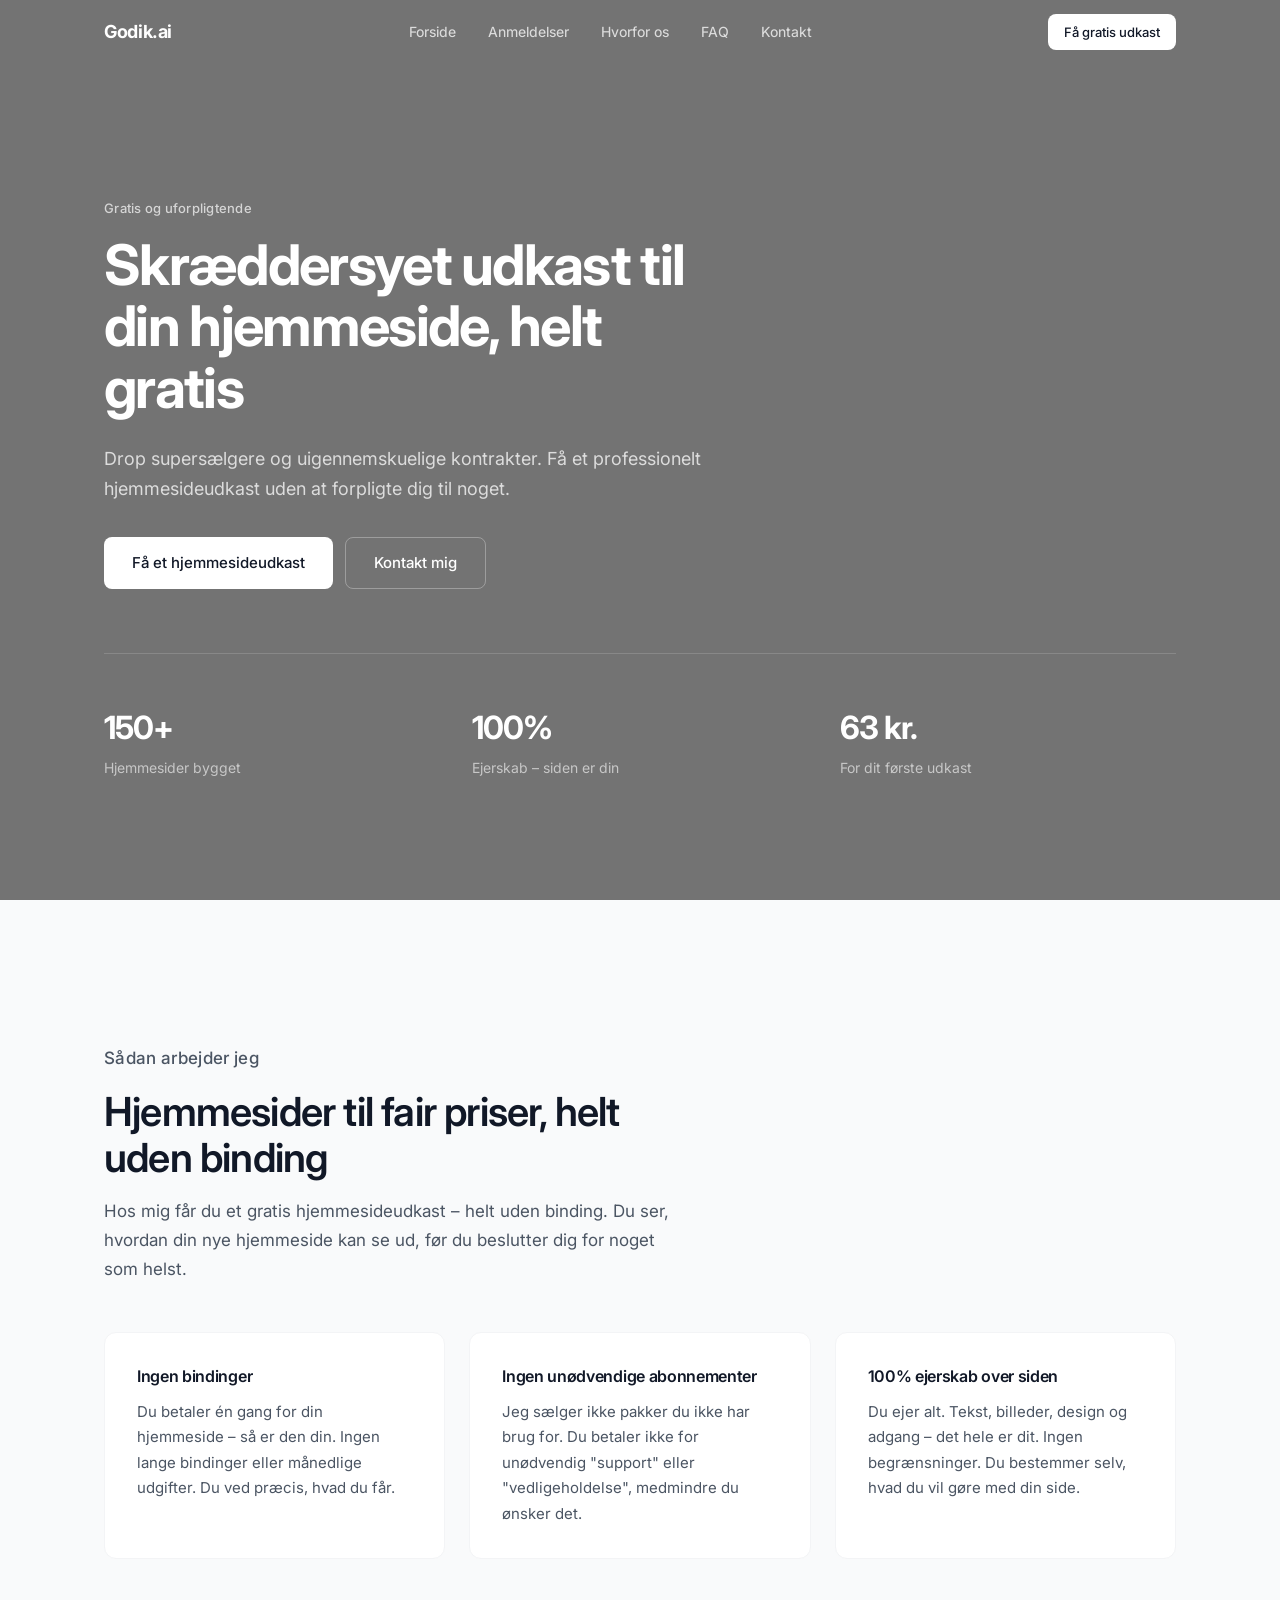
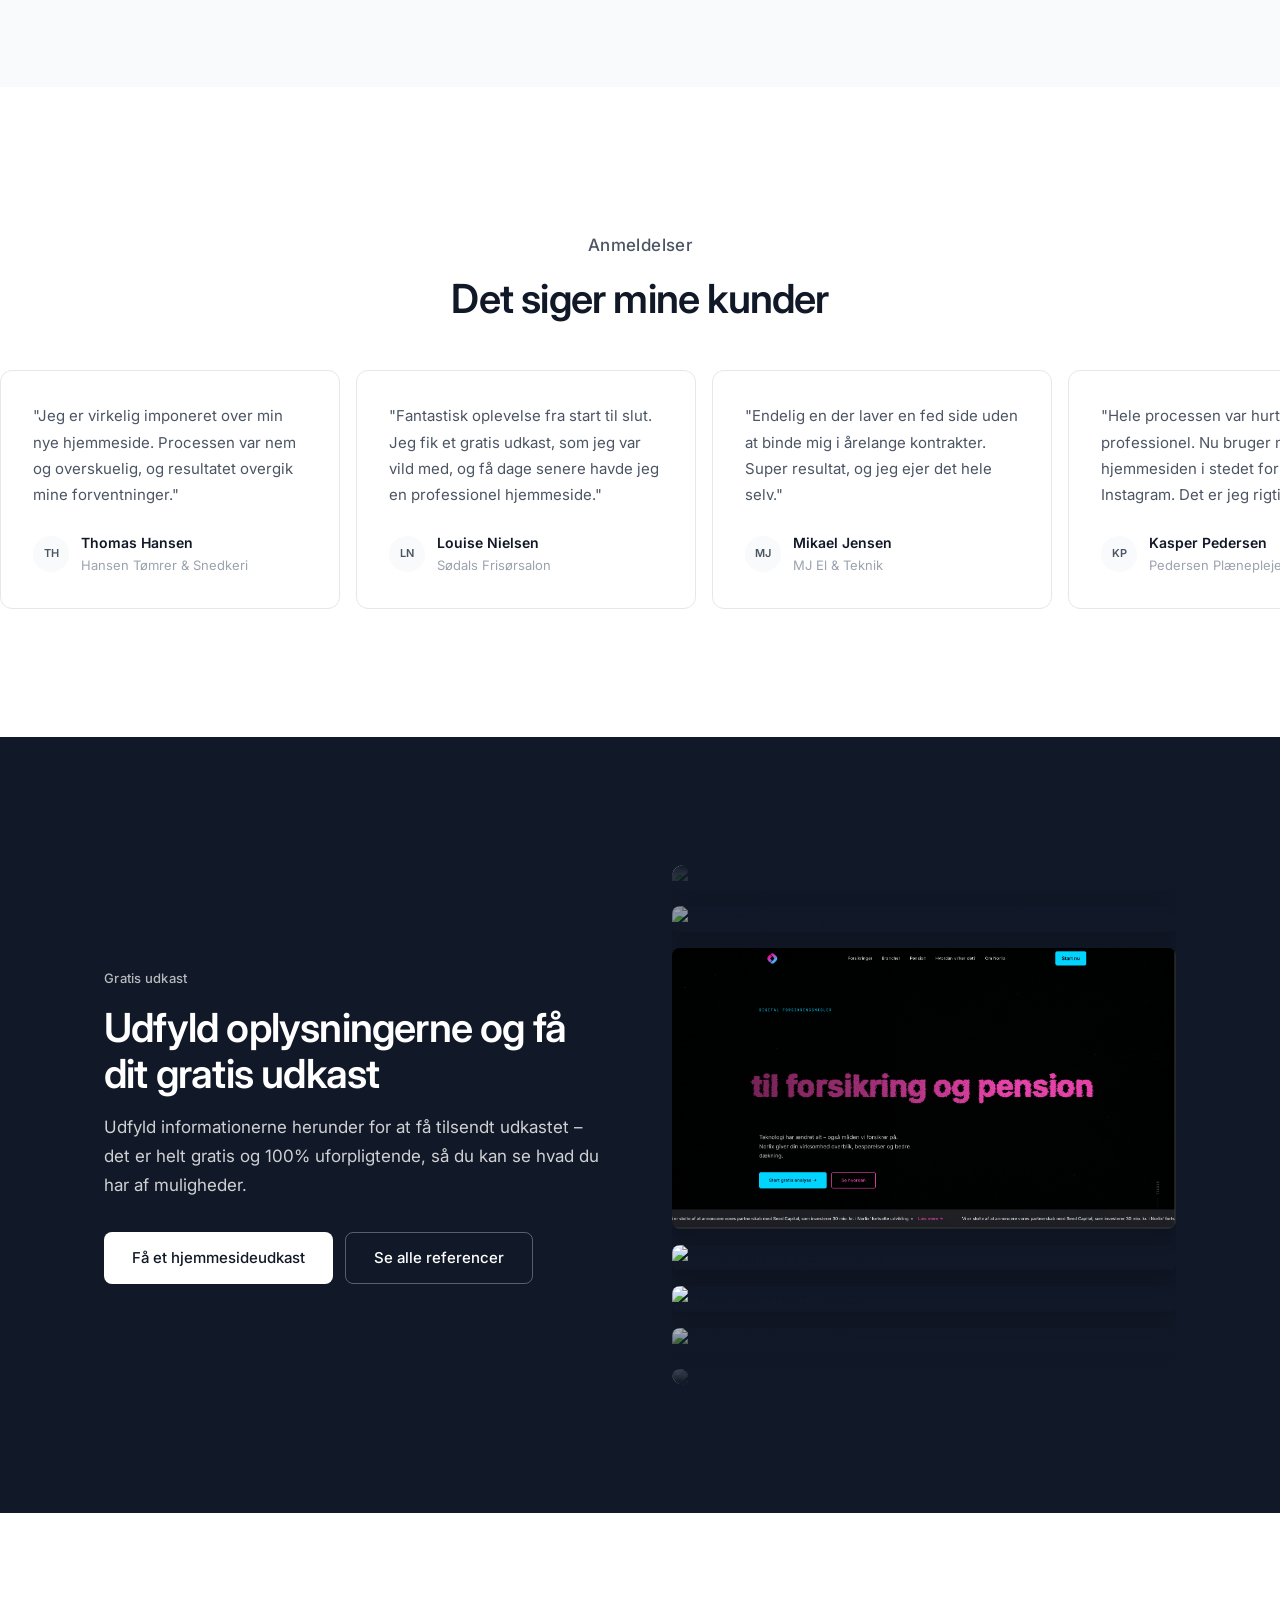
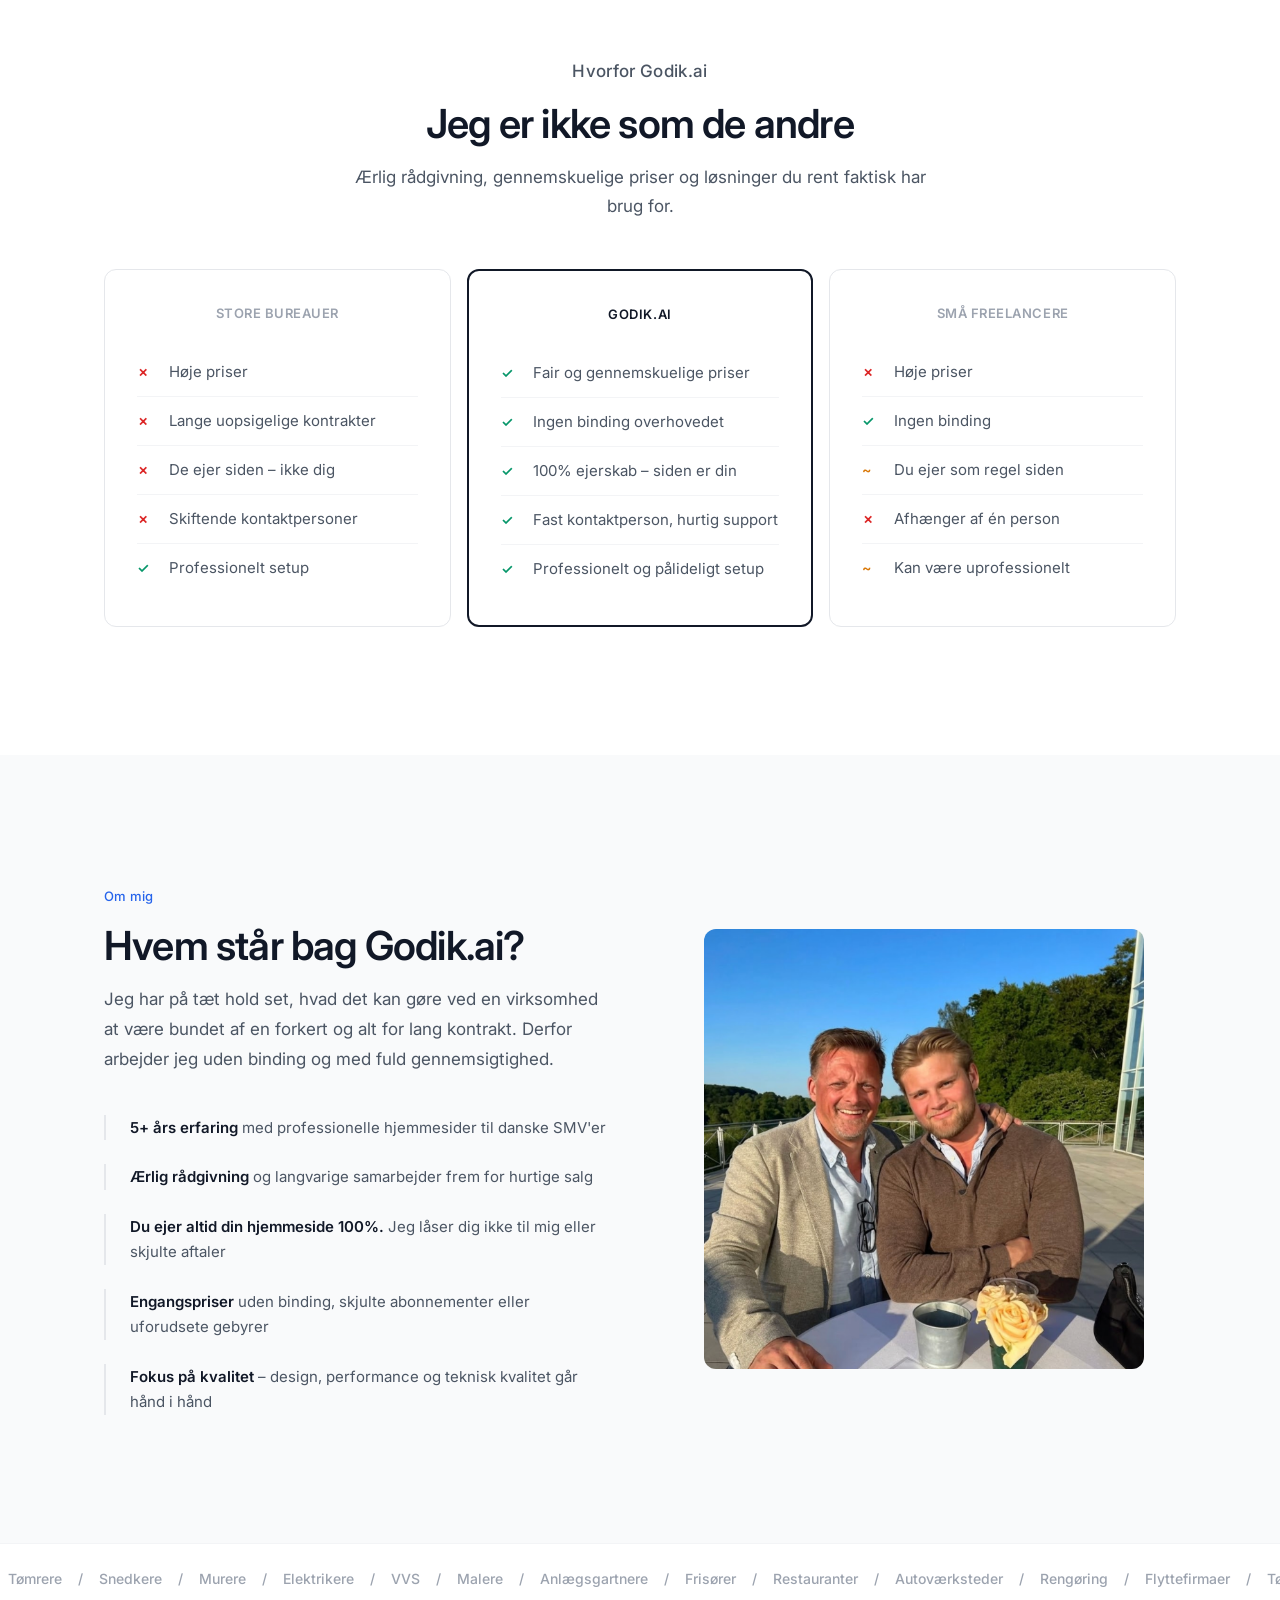
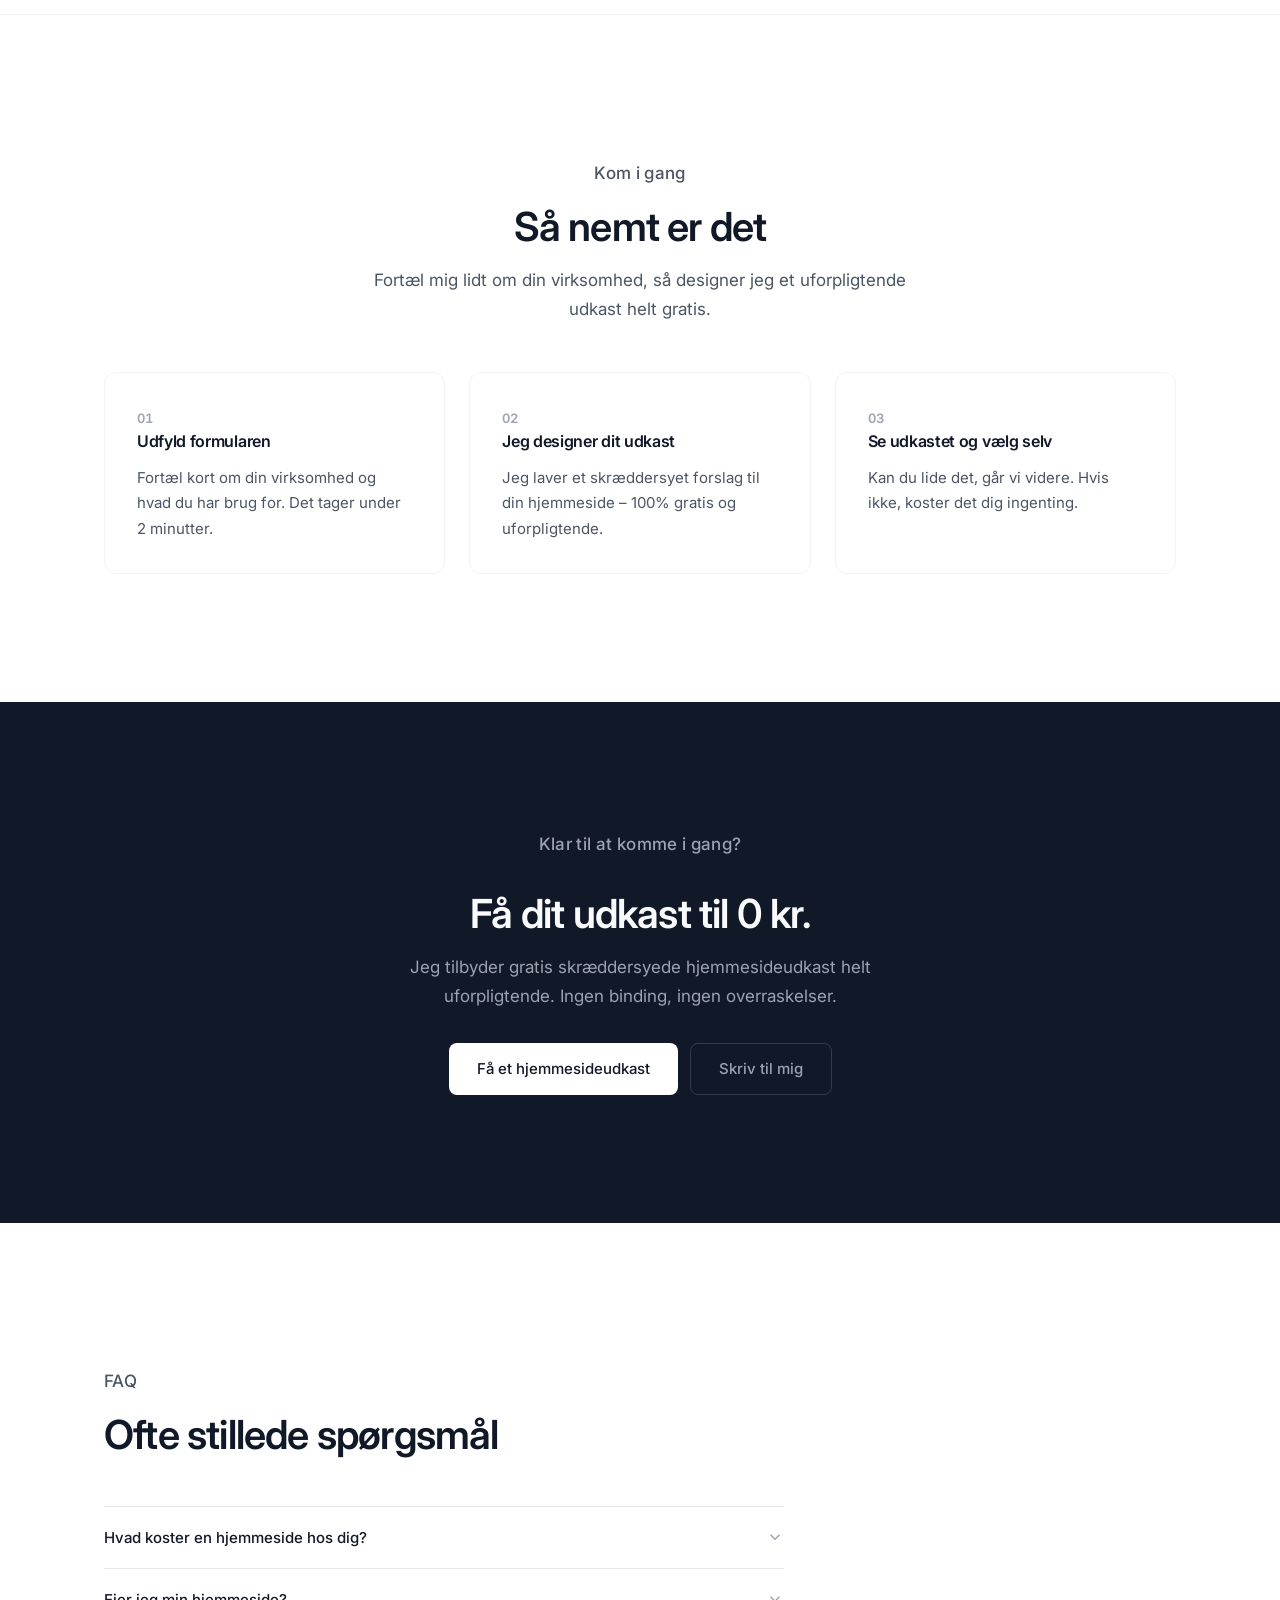
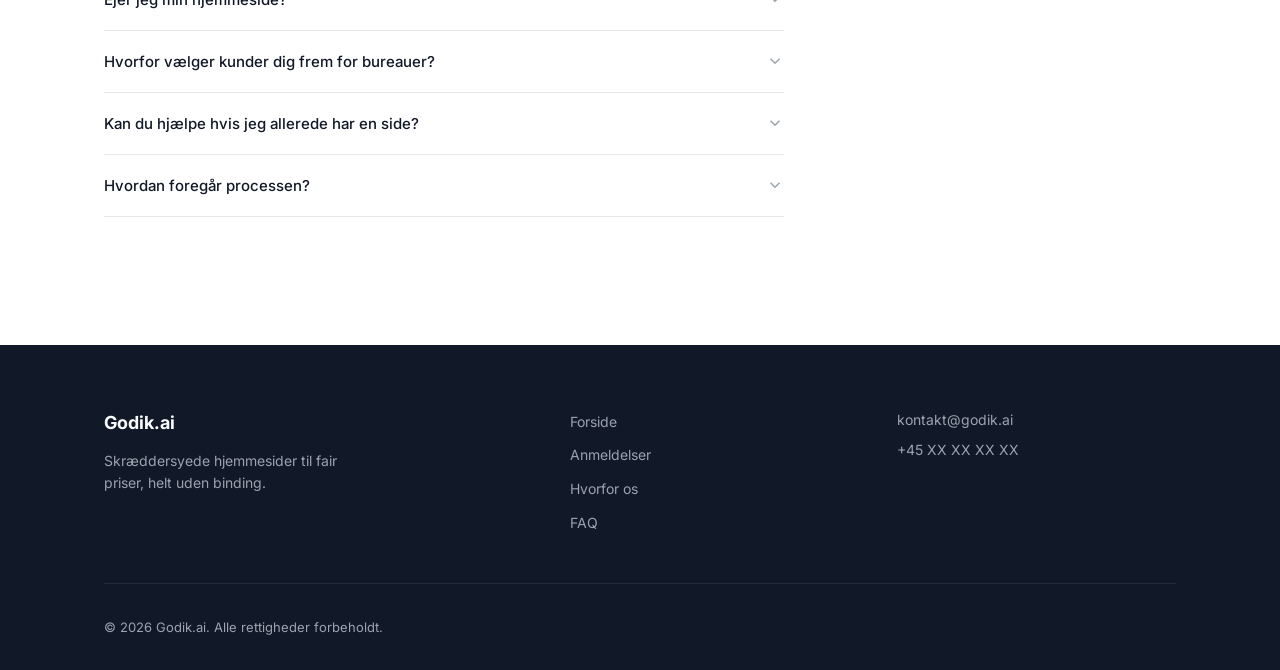
==== index.html @ 0a57cb02 "Initial commit: Godik.ai hjemmeside Komplet statisk hjemmeside med hero video, testimonials, FAQ, sa" ====
<!DOCTYPE html>
<html lang="da">
<head>
  <meta charset="UTF-8">
  <meta name="viewport" content="width=device-width, initial-scale=1.0">
  <title>Godik.ai – Skræddersyet udkast til en hjemmeside, helt gratis</title>
  <meta name="description" content="Få et gratis skræddersyet hjemmesideudkast helt uforpligtende. Ingen binding, ingen skjulte gebyrer. Du ejer din hjemmeside 100%.">

  <link rel="preconnect" href="https://fonts.googleapis.com">
  <link rel="preconnect" href="https://fonts.gstatic.com" crossorigin>
  <link href="https://fonts.googleapis.com/css2?family=Inter:wght@400;500;600;700&display=swap" rel="stylesheet">

  <link rel="stylesheet" href="css/variables.css">
  <link rel="stylesheet" href="css/reset.css">
  <link rel="stylesheet" href="css/base.css">
  <link rel="stylesheet" href="css/header.css">
  <link rel="stylesheet" href="css/hero.css">
  <link rel="stylesheet" href="css/values.css">
  <link rel="stylesheet" href="css/reviews.css">
  <link rel="stylesheet" href="css/competitors.css">
  <link rel="stylesheet" href="css/about.css">
  <link rel="stylesheet" href="css/marquee.css">
  <link rel="stylesheet" href="css/steps.css">
  <link rel="stylesheet" href="css/faq.css">
  <link rel="stylesheet" href="css/footer.css">
  <link rel="stylesheet" href="css/animations.css">
  <link rel="stylesheet" href="css/responsive.css">
</head>
<body>

  <!-- HEADER -->
  <header class="header" id="header">
    <div class="container header__inner">
      <a href="#" class="header__logo">Godik.ai</a>

      <nav class="header__nav" id="nav">
        <ul class="header__links">
          <li><a href="#hero">Forside</a></li>
          <li><a href="#anmeldelser">Anmeldelser</a></li>
          <li><a href="#konkurrenter">Hvorfor os</a></li>
          <li><a href="#faq">FAQ</a></li>
          <li><a href="#kontakt">Kontakt</a></li>
        </ul>
      </nav>

      <a href="#gratis-udkast" class="btn-primary header__cta">Få gratis udkast</a>

      <button class="header__hamburger" id="hamburger" aria-label="Åbn menu">
        <span></span>
        <span></span>
      </button>
    </div>

    <div class="header__mobile-menu" id="mobile-menu">
      <ul class="header__mobile-links">
        <li><a href="#hero">Forside</a></li>
        <li><a href="#anmeldelser">Anmeldelser</a></li>
        <li><a href="#konkurrenter">Hvorfor os</a></li>
        <li><a href="#faq">FAQ</a></li>
        <li><a href="#kontakt">Kontakt</a></li>
        <li><a href="#gratis-udkast" class="btn-primary" style="width:100%;margin-top:var(--space-2);">Få gratis udkast</a></li>
      </ul>
    </div>
  </header>

  <main>

    <!-- HERO -->
    <section class="hero" id="hero">
      <video class="hero__video" autoplay muted loop playsinline>
        <source src="4ff1176875b188a13047fea6d6417931_1774047982_86ib78qk.mp4" type="video/mp4">
      </video>
      <div class="hero__overlay"></div>

      <div class="container hero__container">
        <div class="hero__content">
          <p class="hero__tag">Gratis og uforpligtende</p>
          <h1>Skræddersyet udkast til din hjemmeside, helt gratis</h1>
          <p class="hero__subtitle">Drop supersælgere og uigennemskuelige kontrakter. Få et professionelt hjemmesideudkast uden at forpligte dig til noget.</p>

          <div class="hero__ctas">
            <a href="#gratis-udkast" class="btn-primary hero__btn-primary">Få et hjemmesideudkast</a>
            <a href="#kontakt" class="btn-secondary hero__btn-secondary">Kontakt mig</a>
          </div>
        </div>

        <div class="hero__features">
          <div class="hero__feature">
            <span class="hero__feature-number" data-count-to="150" data-suffix="+">0</span>
            <span class="hero__feature-label">Hjemmesider bygget</span>
          </div>
          <div class="hero__feature">
            <span class="hero__feature-number" data-count-from="50" data-count-to="100" data-suffix="%">50</span>
            <span class="hero__feature-label">Ejerskab – siden er din</span>
          </div>
          <div class="hero__feature">
            <span class="hero__feature-number" data-count-to="1000" data-count-bounce="true" data-suffix=" kr.">0</span>
            <span class="hero__feature-label">For dit første udkast</span>
          </div>
        </div>
      </div>
    </section>

    <!-- VÆRDIER -->
    <section class="values" id="vaerdier">
      <div class="container">
        <div class="section-header">
          <p class="section-tag">Sådan arbejder jeg</p>
          <h2>Hjemmesider til fair priser, helt uden binding</h2>
          <p>Hos mig får du et gratis hjemmesideudkast – helt uden binding. Du ser, hvordan din nye hjemmeside kan se ud, før du beslutter dig for noget som helst.</p>
        </div>

        <div class="values__grid">
          <div class="values__card reveal">
            <h3>Ingen bindinger</h3>
            <p>Du betaler én gang for din hjemmeside – så er den din. Ingen lange bindinger eller månedlige udgifter. Du ved præcis, hvad du får.</p>
          </div>

          <div class="values__card reveal">
            <h3>Ingen unødvendige abonnementer</h3>
            <p>Jeg sælger ikke pakker du ikke har brug for. Du betaler ikke for unødvendig "support" eller "vedligeholdelse", medmindre du ønsker det.</p>
          </div>

          <div class="values__card reveal">
            <h3>100% ejerskab over siden</h3>
            <p>Du ejer alt. Tekst, billeder, design og adgang – det hele er dit. Ingen begrænsninger. Du bestemmer selv, hvad du vil gøre med din side.</p>
          </div>
        </div>
      </div>
    </section>

    <!-- ANMELDELSER -->
    <section class="reviews" id="anmeldelser">
      <div class="container">
        <div class="section-header centered">
          <p class="section-tag">Anmeldelser</p>
          <h2>Det siger mine kunder</h2>
        </div>
      </div>

      <div class="reviews__carousel" id="carousel">
        <div class="reviews__track" id="carousel-track">

          <div class="reviews__card">
            <p class="reviews__quote">"Jeg er virkelig imponeret over min nye hjemmeside. Processen var nem og overskuelig, og resultatet overgik mine forventninger."</p>
            <div class="reviews__author">
              <div class="reviews__avatar">TH</div>
              <div>
                <strong>Thomas Hansen</strong>
                <span>Hansen Tømrer & Snedkeri</span>
              </div>
            </div>
          </div>

          <div class="reviews__card">
            <p class="reviews__quote">"Fantastisk oplevelse fra start til slut. Jeg fik et gratis udkast, som jeg var vild med, og få dage senere havde jeg en professionel hjemmeside."</p>
            <div class="reviews__author">
              <div class="reviews__avatar">LN</div>
              <div>
                <strong>Louise Nielsen</strong>
                <span>Sødals Frisørsalon</span>
              </div>
            </div>
          </div>

          <div class="reviews__card">
            <p class="reviews__quote">"Endelig en der laver en fed side uden at binde mig i årelange kontrakter. Super resultat, og jeg ejer det hele selv."</p>
            <div class="reviews__author">
              <div class="reviews__avatar">MJ</div>
              <div>
                <strong>Mikael Jensen</strong>
                <span>MJ El & Teknik</span>
              </div>
            </div>
          </div>

          <div class="reviews__card">
            <p class="reviews__quote">"Hele processen var hurtig og professionel. Nu bruger mine kunder hjemmesiden i stedet for kun min Instagram. Det er jeg rigtig glad for."</p>
            <div class="reviews__author">
              <div class="reviews__avatar">KP</div>
              <div>
                <strong>Kasper Pedersen</strong>
                <span>Pedersen Plænepleje</span>
              </div>
            </div>
          </div>

          <div class="reviews__card">
            <p class="reviews__quote">"Jeg fik et gratis udkast og var i samarbejde få dage efter. Svarer altid på telefonen, og der er ingen binding. Jeg er helt vildt tilfreds."</p>
            <div class="reviews__author">
              <div class="reviews__avatar">SA</div>
              <div>
                <strong>Sarah Andersen</strong>
                <span>Andersen Rengøring</span>
              </div>
            </div>
          </div>

          <div class="reviews__card">
            <p class="reviews__quote">"Jeg havde nogle rettelser til siden, som blev grebet med det samme. Vi er kommet rigtig godt i mål, og jeg kan kun anbefale det."</p>
            <div class="reviews__author">
              <div class="reviews__avatar">JM</div>
              <div>
                <strong>Jonas Madsen</strong>
                <span>Madsen Multiservice</span>
              </div>
            </div>
          </div>

          <div class="reviews__card">
            <p class="reviews__quote">"Vi er kommet godt i mål med vores nye side, og vi får allerede flere henvendelser online. Det har været en super fed proces."</p>
            <div class="reviews__author">
              <div class="reviews__avatar">ML</div>
              <div>
                <strong>Maria Larsen</strong>
                <span>Vinkælderen Odense</span>
              </div>
            </div>
          </div>

          <div class="reviews__card">
            <p class="reviews__quote">"Vi forklarede hvad vi havde brug for, og det blev leveret. Helt uden de store armbevægelser. Simpelt og professionelt."</p>
            <div class="reviews__author">
              <div class="reviews__avatar">PK</div>
              <div>
                <strong>Peter Kristiansen</strong>
                <span>Kristiansen Byg ApS</span>
              </div>
            </div>
          </div>

          <div class="reviews__card">
            <p class="reviews__quote">"Hele processen var nem og overskuelig. Mine behov blev forstået med det samme, og resultatet er jeg virkelig glad for."</p>
            <div class="reviews__author">
              <div class="reviews__avatar">NC</div>
              <div>
                <strong>Nikolaj Christensen</strong>
                <span>NC Digital Solutions</span>
              </div>
            </div>
          </div>

          <div class="reviews__card">
            <p class="reviews__quote">"Prisen var fast, og jeg ejer hjemmesiden 100%. Det var præcis det jeg ledte efter. Kan varmt anbefale det til andre."</p>
            <div class="reviews__author">
              <div class="reviews__avatar">AH</div>
              <div>
                <strong>Anders Holm</strong>
                <span>Hurtig Haveservice</span>
              </div>
            </div>
          </div>

          <div class="reviews__card">
            <p class="reviews__quote">"Meget professionelt og præcis hvad jeg ledte efter. Mine kunder elsker den nye side, og det gør jeg også."</p>
            <div class="reviews__author">
              <div class="reviews__avatar">FD</div>
              <div>
                <strong>Fatima Dahir</strong>
                <span>Dahir Skønhedsklinik</span>
              </div>
            </div>
          </div>

        </div>
      </div>
    </section>

    <!-- GRATIS UDKAST -->
    <section class="gratis" id="gratis-udkast">
      <div class="container">
        <div class="gratis__inner">
          <div class="gratis__text">
            <p class="section-tag">Gratis udkast</p>
            <h2>Udfyld oplysningerne og få dit gratis udkast</h2>
            <p>Udfyld informationerne herunder for at få tilsendt udkastet – det er helt gratis og 100% uforpligtende, så du kan se hvad du har af muligheder.</p>
            <div class="gratis__ctas">
              <a href="#kontakt" class="btn-primary gratis__btn-primary">Få et hjemmesideudkast</a>
              <a href="#konkurrenter" class="btn-secondary gratis__btn-secondary">Se alle referencer</a>
            </div>
          </div>

          <div class="showcase">
            <div class="showcase__track">
              <img src="Skærmbillede 2026-03-20 kl. 23.50.01.png" alt="Rotisserie hjemmeside" loading="lazy">
              <img src="Skærmbillede 2026-03-20 kl. 23.52.20.png" alt="Pizza restaurant hjemmeside" loading="lazy">
              <img src="Skærmbillede 2026-03-20 kl. 23.53.59.png" alt="Forsikring hjemmeside" loading="lazy">
              <img src="Skærmbillede 2026-03-20 kl. 23.54.29.png" alt="Restaurant.dk hjemmeside" loading="lazy">
              <img src="Skærmbillede 2026-03-20 kl. 23.55.10.png" alt="Frisørsalon hjemmeside" loading="lazy">
              <img src="Skærmbillede 2026-03-20 kl. 23.50.01.png" alt="Rotisserie hjemmeside" loading="lazy" aria-hidden="true">
              <img src="Skærmbillede 2026-03-20 kl. 23.52.20.png" alt="Pizza restaurant hjemmeside" loading="lazy" aria-hidden="true">
              <img src="Skærmbillede 2026-03-20 kl. 23.53.59.png" alt="Forsikring hjemmeside" loading="lazy" aria-hidden="true">
              <img src="Skærmbillede 2026-03-20 kl. 23.54.29.png" alt="Restaurant.dk hjemmeside" loading="lazy" aria-hidden="true">
              <img src="Skærmbillede 2026-03-20 kl. 23.55.10.png" alt="Frisørsalon hjemmeside" loading="lazy" aria-hidden="true">
            </div>
          </div>
        </div>
      </div>
    </section>

    <!-- KONKURRENTER -->
    <section class="competitors" id="konkurrenter">
      <div class="container">
        <div class="section-header centered">
          <p class="section-tag">Hvorfor Godik.ai</p>
          <h2>Jeg er ikke som de andre</h2>
          <p>Ærlig rådgivning, gennemskuelige priser og løsninger du rent faktisk har brug for.</p>
        </div>

        <div class="competitors__grid">
          <div class="competitors__col reveal">
            <p class="competitors__label">Store bureauer</p>
            <ul>
              <li class="competitors__item competitors__item--negative">Høje priser</li>
              <li class="competitors__item competitors__item--negative">Lange uopsigelige kontrakter</li>
              <li class="competitors__item competitors__item--negative">De ejer siden – ikke dig</li>
              <li class="competitors__item competitors__item--negative">Skiftende kontaktpersoner</li>
              <li class="competitors__item competitors__item--positive">Professionelt setup</li>
            </ul>
          </div>

          <div class="competitors__col competitors__col--highlighted reveal">
            <p class="competitors__label">Godik.ai</p>
            <ul>
              <li class="competitors__item competitors__item--positive">Fair og gennemskuelige priser</li>
              <li class="competitors__item competitors__item--positive">Ingen binding overhovedet</li>
              <li class="competitors__item competitors__item--positive">100% ejerskab – siden er din</li>
              <li class="competitors__item competitors__item--positive">Fast kontaktperson, hurtig support</li>
              <li class="competitors__item competitors__item--positive">Professionelt og pålideligt setup</li>
            </ul>
          </div>

          <div class="competitors__col reveal">
            <p class="competitors__label">Små freelancere</p>
            <ul>
              <li class="competitors__item competitors__item--negative">Høje priser</li>
              <li class="competitors__item competitors__item--positive">Ingen binding</li>
              <li class="competitors__item competitors__item--mixed">Du ejer som regel siden</li>
              <li class="competitors__item competitors__item--negative">Afhænger af én person</li>
              <li class="competitors__item competitors__item--mixed">Kan være uprofessionelt</li>
            </ul>
          </div>
        </div>
      </div>
    </section>

    <!-- HVEM ER JEG -->
    <section class="about" id="hvem-er-jeg">
      <div class="container">
        <div class="about__inner">
          <div class="about__text">
            <p class="section-tag">Om mig</p>
            <h2>Hvem står bag Godik.ai?</h2>
            <p class="about__intro">Jeg har på tæt hold set, hvad det kan gøre ved en virksomhed at være bundet af en forkert og alt for lang kontrakt. Derfor arbejder jeg uden binding og med fuld gennemsigtighed.</p>

            <div class="about__points">
              <div class="about__point reveal">
                <p><strong>5+ års erfaring</strong> med professionelle hjemmesider til danske SMV'er</p>
              </div>
              <div class="about__point reveal">
                <p><strong>Ærlig rådgivning</strong> og langvarige samarbejder frem for hurtige salg</p>
              </div>
              <div class="about__point reveal">
                <p><strong>Du ejer altid din hjemmeside 100%.</strong> Jeg låser dig ikke til mig eller skjulte aftaler</p>
              </div>
              <div class="about__point reveal">
                <p><strong>Engangspriser</strong> uden binding, skjulte abonnementer eller uforudsete gebyrer</p>
              </div>
              <div class="about__point reveal">
                <p><strong>Fokus på kvalitet</strong> – design, performance og teknisk kvalitet går hånd i hånd</p>
              </div>
            </div>
          </div>

          <div class="about__image">
            <img src="Skærmbillede 2026-03-20 kl. 23.40.40.png" alt="Mig sammen med en glad kunde" loading="lazy">
          </div>
        </div>
      </div>
    </section>

    <!-- MARQUEE -->
    <section class="marquee-section" aria-hidden="true">
      <div class="marquee__track">
        <div class="marquee__content">
          <span>Tømrere</span><span class="marquee__dot">/</span>
          <span>Snedkere</span><span class="marquee__dot">/</span>
          <span>Murere</span><span class="marquee__dot">/</span>
          <span>Elektrikere</span><span class="marquee__dot">/</span>
          <span>VVS</span><span class="marquee__dot">/</span>
          <span>Malere</span><span class="marquee__dot">/</span>
          <span>Anlægsgartnere</span><span class="marquee__dot">/</span>
          <span>Frisører</span><span class="marquee__dot">/</span>
          <span>Restauranter</span><span class="marquee__dot">/</span>
          <span>Autoværksteder</span><span class="marquee__dot">/</span>
          <span>Rengøring</span><span class="marquee__dot">/</span>
          <span>Flyttefirmaer</span><span class="marquee__dot">/</span>
        </div>
        <div class="marquee__content">
          <span>Tømrere</span><span class="marquee__dot">/</span>
          <span>Snedkere</span><span class="marquee__dot">/</span>
          <span>Murere</span><span class="marquee__dot">/</span>
          <span>Elektrikere</span><span class="marquee__dot">/</span>
          <span>VVS</span><span class="marquee__dot">/</span>
          <span>Malere</span><span class="marquee__dot">/</span>
          <span>Anlægsgartnere</span><span class="marquee__dot">/</span>
          <span>Frisører</span><span class="marquee__dot">/</span>
          <span>Restauranter</span><span class="marquee__dot">/</span>
          <span>Autoværksteder</span><span class="marquee__dot">/</span>
          <span>Rengøring</span><span class="marquee__dot">/</span>
          <span>Flyttefirmaer</span><span class="marquee__dot">/</span>
        </div>
      </div>
    </section>

    <!-- KOM I GANG -->
    <section class="steps" id="kom-i-gang">
      <div class="container">
        <div class="section-header centered">
          <p class="section-tag">Kom i gang</p>
          <h2>Så nemt er det</h2>
          <p>Fortæl mig lidt om din virksomhed, så designer jeg et uforpligtende udkast helt gratis.</p>
        </div>

        <div class="steps__grid">
          <div class="steps__card reveal">
            <span class="steps__number">01</span>
            <h3>Udfyld formularen</h3>
            <p>Fortæl kort om din virksomhed og hvad du har brug for. Det tager under 2 minutter.</p>
          </div>

          <div class="steps__card reveal">
            <span class="steps__number">02</span>
            <h3>Jeg designer dit udkast</h3>
            <p>Jeg laver et skræddersyet forslag til din hjemmeside – 100% gratis og uforpligtende.</p>
          </div>

          <div class="steps__card reveal">
            <span class="steps__number">03</span>
            <h3>Se udkastet og vælg selv</h3>
            <p>Kan du lide det, går vi videre. Hvis ikke, koster det dig ingenting.</p>
          </div>
        </div>
      </div>
    </section>

    <!-- FINAL CTA -->
    <section class="final-cta" id="kontakt">
      <div class="container">
        <div class="final-cta__inner">
          <p class="section-tag" style="color: var(--color-text-muted);">Klar til at komme i gang?</p>
          <h2>Få dit udkast til 0 kr.</h2>
          <p>Jeg tilbyder gratis skræddersyede hjemmesideudkast helt uforpligtende. Ingen binding, ingen overraskelser.</p>
          <div class="final-cta__buttons">
            <a href="#gratis-udkast" class="btn-primary btn--light">Få et hjemmesideudkast</a>
            <a href="mailto:kontakt@godik.ai" class="btn-secondary btn-secondary--light">Skriv til mig</a>
          </div>
        </div>
      </div>
    </section>

    <!-- FAQ -->
    <section class="faq" id="faq">
      <div class="container">
        <div class="section-header">
          <p class="section-tag">FAQ</p>
          <h2>Ofte stillede spørgsmål</h2>
        </div>

        <div class="faq__list">
          <details class="faq__item">
            <summary class="faq__question">
              Hvad koster en hjemmeside hos dig?
              <svg class="faq__chevron" width="18" height="18" viewBox="0 0 24 24" fill="none" stroke="currentColor" stroke-width="2"><polyline points="6 9 12 15 18 9"/></svg>
            </summary>
            <div class="faq__answer">
              <p>Jeg arbejder med fair og gennemsigtige priser, så du altid ved hvad du betaler for. Prisen afhænger af dit behov og omfanget af opgaven, men der er aldrig skjulte gebyrer eller bindinger. Du betaler én gang – og så ejer du den 100% selv.</p>
            </div>
          </details>

          <details class="faq__item">
            <summary class="faq__question">
              Ejer jeg min hjemmeside?
              <svg class="faq__chevron" width="18" height="18" viewBox="0 0 24 24" fill="none" stroke="currentColor" stroke-width="2"><polyline points="6 9 12 15 18 9"/></svg>
            </summary>
            <div class="faq__answer">
              <p>Ja, altid. Når du køber en hjemmeside hos mig, er det din egen. Du står som ejer og kan frit flytte den, ændre den eller sælge den videre.</p>
            </div>
          </details>

          <details class="faq__item">
            <summary class="faq__question">
              Hvorfor vælger kunder dig frem for bureauer?
              <svg class="faq__chevron" width="18" height="18" viewBox="0 0 24 24" fill="none" stroke="currentColor" stroke-width="2"><polyline points="6 9 12 15 18 9"/></svg>
            </summary>
            <div class="faq__answer">
              <p>Mine kunder vælger mig fordi jeg gør tingene enkelt, ærligt og fair. Ingen lange kontrakter, ingen unødvendige løsninger. I stedet en brugervenlig hjemmeside der skaber værdi fra dag ét.</p>
            </div>
          </details>

          <details class="faq__item">
            <summary class="faq__question">
              Kan du hjælpe hvis jeg allerede har en side?
              <svg class="faq__chevron" width="18" height="18" viewBox="0 0 24 24" fill="none" stroke="currentColor" stroke-width="2"><polyline points="6 9 12 15 18 9"/></svg>
            </summary>
            <div class="faq__answer">
              <p>Ja. Mange af mine kunder kommer til mig fordi de sidder fast i dyre aftaler. Jeg kan hjælpe dig med at flytte, optimere eller bygge en helt ny løsning som du ejer 100% selv.</p>
            </div>
          </details>

          <details class="faq__item">
            <summary class="faq__question">
              Hvordan foregår processen?
              <svg class="faq__chevron" width="18" height="18" viewBox="0 0 24 24" fill="none" stroke="currentColor" stroke-width="2"><polyline points="6 9 12 15 18 9"/></svg>
            </summary>
            <div class="faq__answer">
              <p>Vi tager en snak om dit behov, jeg giver et fair tilbud, og når vi er enige, går jeg i gang. Du er med hele vejen, og når siden er færdig, får du fuld ejerskab. Ingen overraskelser.</p>
            </div>
          </details>
        </div>
      </div>
    </section>
  </main>

  <!-- FOOTER -->
  <footer class="footer">
    <div class="container">
      <div class="footer__inner">
        <div class="footer__brand">
          <a href="#" class="footer__logo">Godik.ai</a>
          <p>Skræddersyede hjemmesider til fair priser, helt uden binding.</p>
        </div>

        <div class="footer__links">
          <ul>
            <li><a href="#hero">Forside</a></li>
            <li><a href="#anmeldelser">Anmeldelser</a></li>
            <li><a href="#konkurrenter">Hvorfor os</a></li>
            <li><a href="#faq">FAQ</a></li>
          </ul>
        </div>

        <div class="footer__contact">
          <ul>
            <li>kontakt@godik.ai</li>
            <li>+45 XX XX XX XX</li>
          </ul>
        </div>
      </div>

      <div class="footer__bottom">
        <p>&copy; 2026 Godik.ai. Alle rettigheder forbeholdt.</p>
      </div>
    </div>
  </footer>

  <script src="js/header.js" defer></script>
  <script src="js/carousel.js" defer></script>
  <script src="js/faq.js" defer></script>
  <script src="js/scroll-animations.js" defer></script>
  <script src="js/counter.js" defer></script>
</body>
</html>
---- css/variables.css ----
:root {
  /* Colors - Restrained, professional palette */
  --color-primary: #111827;
  --color-accent: #2563EB;
  --color-accent-light: #EFF6FF;
  --color-bg: #FFFFFF;
  --color-bg-alt: #F9FAFB;
  --color-bg-dark: #111827;
  --color-surface: #FFFFFF;
  --color-text: #111827;
  --color-text-secondary: #4B5563;
  --color-text-muted: #9CA3AF;
  --color-text-light: #F9FAFB;
  --color-border: #E5E7EB;
  --color-border-light: #F3F4F6;
  --color-positive: #059669;
  --color-negative: #DC2626;
  --color-mixed: #D97706;

  /* Typography */
  --font-heading: 'Inter', -apple-system, BlinkMacSystemFont, sans-serif;
  --font-body: 'Inter', -apple-system, BlinkMacSystemFont, sans-serif;

  /* Spacing - generous */
  --space-1: 0.25rem;
  --space-2: 0.5rem;
  --space-3: 0.75rem;
  --space-4: 1rem;
  --space-5: 1.25rem;
  --space-6: 1.5rem;
  --space-8: 2rem;
  --space-10: 2.5rem;
  --space-12: 3rem;
  --space-16: 4rem;
  --space-20: 5rem;
  --space-24: 6rem;
  --space-32: 8rem;
  --section-py: clamp(5rem, 10vw, 8rem);

  /* Border Radius - subtle */
  --radius-sm: 6px;
  --radius-md: 8px;
  --radius-lg: 12px;
  --radius-full: 9999px;

  /* Shadows - minimal */
  --shadow-sm: 0 1px 2px rgba(0, 0, 0, 0.04);
  --shadow-md: 0 1px 3px rgba(0, 0, 0, 0.06);

  /* Transitions */
  --transition: 200ms ease;
}
---- css/base.css ----
body {
  font-family: var(--font-body);
  font-size: 1rem;
  color: var(--color-text);
  background-color: var(--color-bg);
  line-height: 1.6;
  font-weight: 400;
  -webkit-font-smoothing: antialiased;
}

h1, h2, h3, h4, h5, h6 {
  font-family: var(--font-heading);
  font-weight: 600;
  color: var(--color-text);
  letter-spacing: -0.02em;
}

h1 {
  font-size: clamp(2.25rem, 4.5vw, 3.5rem);
  line-height: 1.1;
  font-weight: 700;
  letter-spacing: -0.03em;
}

h2 {
  font-size: clamp(1.75rem, 3.5vw, 2.5rem);
  line-height: 1.15;
}

h3 {
  font-size: 1.125rem;
  font-weight: 600;
  line-height: 1.4;
}

p {
  color: var(--color-text-secondary);
  line-height: 1.7;
}

.container {
  width: 100%;
  max-width: 1120px;
  margin: 0 auto;
  padding: 0 var(--space-6);
}

.section-tag {
  display: inline-block;
  font-size: 0.8125rem;
  font-weight: 500;
  color: var(--color-accent);
  margin-bottom: var(--space-4);
  letter-spacing: 0.02em;
}

.btn {
  display: inline-flex;
  align-items: center;
  justify-content: center;
  gap: var(--space-2);
  font-family: var(--font-body);
  font-weight: 500;
  font-size: 0.9375rem;
  border: none;
  cursor: pointer;
  transition: all var(--transition);
  text-decoration: none;
}

.btn-primary {
  display: inline-flex;
  align-items: center;
  justify-content: center;
  padding: 0.8125rem 1.75rem;
  background: var(--color-primary);
  color: #fff;
  font-family: var(--font-body);
  font-weight: 500;
  font-size: 0.9375rem;
  border-radius: var(--radius-md);
  transition: all var(--transition);
  border: none;
  cursor: pointer;
  text-decoration: none;
}

.btn-primary:hover {
  opacity: 0.85;
}

.btn-secondary {
  display: inline-flex;
  align-items: center;
  justify-content: center;
  padding: 0.8125rem 1.75rem;
  background: transparent;
  color: var(--color-text);
  font-family: var(--font-body);
  font-weight: 500;
  font-size: 0.9375rem;
  border-radius: var(--radius-md);
  border: 1px solid var(--color-border);
  transition: all var(--transition);
  cursor: pointer;
  text-decoration: none;
}

.btn-secondary:hover {
  border-color: var(--color-text);
}

section {
  padding: var(--section-py) 0;
}

.section-header {
  max-width: 580px;
  margin-bottom: var(--space-12);
}

.section-header.centered {
  text-align: center;
  margin-left: auto;
  margin-right: auto;
}

.section-header p {
  margin-top: var(--space-4);
  color: var(--color-text-secondary);
  font-size: 1.0625rem;
}
---- css/header.css ----
.header {
  position: fixed;
  top: 0;
  left: 0;
  right: 0;
  z-index: 100;
  background: transparent;
  border-bottom: 1px solid transparent;
  transition: background 0.3s ease, border-color 0.3s ease;
}

.header--scrolled {
  background: var(--color-bg);
  border-bottom-color: var(--color-border-light);
}

.header__inner {
  display: flex;
  align-items: center;
  justify-content: space-between;
  height: 64px;
}

/* Logo & links: white by default (over video), dark when scrolled */
.header__logo {
  font-weight: 700;
  font-size: 1.125rem;
  color: #fff;
  letter-spacing: -0.02em;
  text-decoration: none;
  transition: color 0.3s ease;
}

.header--scrolled .header__logo {
  color: var(--color-text);
}

.header__nav {
  display: flex;
  align-items: center;
}

.header__links {
  display: flex;
  gap: 2rem;
  list-style: none;
  margin: 0;
  padding: 0;
}

.header__links li a {
  font-size: 0.875rem;
  font-weight: 450;
  color: rgba(255, 255, 255, 0.75);
  text-decoration: none;
  transition: color 0.3s ease;
}

.header__links li a:hover {
  color: #fff;
}

.header--scrolled .header__links li a {
  color: var(--color-text-secondary);
}

.header--scrolled .header__links li a:hover {
  color: var(--color-text);
}

/* CTA button in header */
.header__cta {
  font-size: 0.8125rem;
  padding: 0.5rem 1rem;
  background: #fff;
  color: var(--color-text);
  transition: background 0.3s ease, color 0.3s ease;
}

.header__cta:hover {
  background: rgba(255, 255, 255, 0.9);
  opacity: 1;
}

.header--scrolled .header__cta {
  background: var(--color-primary);
  color: #fff;
}

.header--scrolled .header__cta:hover {
  opacity: 0.85;
}

/* Hamburger */
.header__hamburger {
  display: none;
  flex-direction: column;
  gap: 5px;
  width: 20px;
  background: none;
  border: none;
  cursor: pointer;
  padding: 0;
}

.header__hamburger span {
  display: block;
  width: 20px;
  height: 1.5px;
  background: #fff;
  transition: transform 0.2s ease, background 0.3s ease;
}

.header--scrolled .header__hamburger span {
  background: var(--color-text);
}

.header__hamburger.active span:first-child {
  transform: rotate(45deg) translateY(3.25px);
}

.header__hamburger.active span:last-child {
  transform: rotate(-45deg) translateY(-3.25px);
}

/* Mobile menu */
.header__mobile-menu {
  display: none;
  background: var(--color-bg);
  border-bottom: 1px solid var(--color-border);
  padding: var(--space-4) var(--space-6);
}

.header__mobile-menu.active {
  display: block;
}

.header__mobile-links {
  display: flex;
  flex-direction: column;
  gap: var(--space-4);
  list-style: none;
  margin: 0;
  padding: 0;
}

.header__mobile-links a {
  font-size: 0.9375rem;
  color: var(--color-text-secondary);
  text-decoration: none;
}

@media (max-width: 809px) {
  .header__nav,
  .header__cta {
    display: none;
  }

  .header__hamburger {
    display: flex;
  }
}

@media (min-width: 810px) {
  .header__hamburger {
    display: none;
  }

  .header__mobile-menu {
    display: none !important;
  }
}
---- css/hero.css ----
.hero {
  position: relative;
  min-height: 100vh;
  display: flex;
  align-items: center;
  overflow: hidden;
  padding: 0;
}

.hero__video {
  position: absolute;
  top: 0;
  left: 0;
  width: 100%;
  height: 100%;
  object-fit: cover;
  z-index: 0;
}

.hero__overlay {
  position: absolute;
  inset: 0;
  background: rgba(0, 0, 0, 0.55);
  z-index: 1;
}

.hero__container {
  position: relative;
  z-index: 2;
  padding-top: 140px;
  padding-bottom: var(--space-16);
}

.hero__content {
  max-width: 640px;
  margin-bottom: var(--space-16);
}

.hero__tag {
  font-size: 0.8125rem;
  font-weight: 500;
  color: rgba(255, 255, 255, 0.7);
  margin-bottom: var(--space-4);
  letter-spacing: 0.02em;
}

.hero h1 {
  color: #fff;
  margin-bottom: var(--space-6);
}

.hero__subtitle {
  font-size: 1.125rem;
  color: rgba(255, 255, 255, 0.75);
  line-height: 1.7;
  margin-bottom: var(--space-8);
}

.hero__ctas {
  display: flex;
  gap: var(--space-3);
  flex-wrap: wrap;
}

.hero__btn-primary {
  background: #fff;
  color: var(--color-text);
}

.hero__btn-primary:hover {
  background: rgba(255, 255, 255, 0.9);
  opacity: 1;
}

.hero__btn-secondary {
  border-color: rgba(255, 255, 255, 0.3);
  color: #fff;
}

.hero__btn-secondary:hover {
  border-color: rgba(255, 255, 255, 0.6);
  color: #fff;
}

.hero__features {
  display: grid;
  grid-template-columns: repeat(3, 1fr);
  gap: var(--space-8);
  padding-top: var(--space-12);
  border-top: 1px solid rgba(255, 255, 255, 0.15);
}

.hero__feature {
  display: flex;
  flex-direction: column;
  gap: var(--space-1);
}

.hero__feature-number {
  font-size: 2rem;
  font-weight: 700;
  letter-spacing: -0.03em;
  color: #fff;
}

.hero__feature-label {
  font-size: 0.875rem;
  color: rgba(255, 255, 255, 0.6);
}

@media (max-width: 810px) {
  .hero {
    min-height: 100vh;
  }

  .hero__container {
    padding-top: 120px;
    padding-bottom: var(--space-12);
  }

  .hero__features {
    grid-template-columns: 1fr;
    gap: var(--space-6);
  }
}

@media (max-width: 639px) {
  .hero__ctas {
    flex-direction: column;
  }

  .hero__ctas .hero__btn-primary,
  .hero__ctas .hero__btn-secondary {
    width: 100%;
    justify-content: center;
  }
}
---- css/values.css ----
/* ============================================
   Values
   ============================================ */

.values {
  background: var(--color-bg-alt);
}

.values__grid {
  display: grid;
  grid-template-columns: repeat(3, 1fr);
  gap: var(--space-6);
}

.values__card {
  background: var(--color-bg);
  padding: var(--space-8);
  border-radius: var(--radius-lg);
  border: 1px solid var(--color-border-light);
}

.values__card h3 {
  margin-bottom: var(--space-3);
  font-size: 1rem;
}

.values__card p {
  font-size: 0.9375rem;
  color: var(--color-text-secondary);
  line-height: 1.7;
}

@media (max-width: 810px) {
  .values__grid {
    grid-template-columns: 1fr;
    gap: var(--space-4);
  }
}

@media (min-width: 811px) and (max-width: 1024px) {
  .values__grid {
    grid-template-columns: repeat(2, 1fr);
  }
}
---- css/reviews.css ----
/* ============================================
   Reviews
   ============================================ */

.reviews {
  padding-top: var(--section-py);
  padding-bottom: var(--section-py);
}

.reviews__carousel {
  overflow: hidden;
  margin-top: var(--space-8);
}

.reviews__track {
  display: flex;
  gap: var(--space-4);
  overflow-x: auto;
  scroll-snap-type: x mandatory;
  -webkit-overflow-scrolling: touch;
  padding: 0 max(var(--space-6), calc((100vw - 1120px) / 2));
  scrollbar-width: none;
}

.reviews__track::-webkit-scrollbar {
  display: none;
}

.reviews__card {
  flex: 0 0 auto;
  width: 340px;
  scroll-snap-align: start;
  padding: var(--space-8);
  border: 1px solid var(--color-border);
  border-radius: var(--radius-lg);
  background: var(--color-bg);
}

.reviews__stars {
  color: var(--color-mixed);
  font-size: 0.875rem;
  margin-bottom: var(--space-3);
  letter-spacing: 2px;
}

.reviews__quote {
  font-size: 0.9375rem;
  line-height: 1.75;
  color: var(--color-text-secondary);
  margin-bottom: var(--space-6);
}

.reviews__card p {
  font-size: 0.9375rem;
  line-height: 1.75;
  color: var(--color-text-secondary);
}

.reviews__author {
  display: flex;
  align-items: center;
  gap: var(--space-3);
  margin-top: var(--space-6);
}

.reviews__card-header {
  display: flex;
  align-items: center;
  gap: var(--space-3);
  margin-top: var(--space-6);
}

.reviews__avatar {
  width: 36px;
  height: 36px;
  border-radius: var(--radius-full);
  background: var(--color-bg-alt);
  display: flex;
  align-items: center;
  justify-content: center;
  font-size: 0.6875rem;
  font-weight: 600;
  color: var(--color-text-secondary);
  flex-shrink: 0;
}

.reviews__author strong,
.reviews__card-header strong {
  font-size: 0.875rem;
  font-weight: 600;
  display: block;
  color: var(--color-text);
}

.reviews__author span,
.reviews__card-header span {
  font-size: 0.8125rem;
  color: var(--color-text-muted);
  display: block;
}

.reviews__see-all {
  color: var(--color-accent);
  font-weight: 500;
  font-size: 0.875rem;
  text-decoration: none;
  transition: color var(--transition);
}

.reviews__see-all:hover {
  color: var(--color-text);
}

@media (max-width: 810px) {
  .reviews__track {
    padding: 0 var(--space-6);
  }

  .reviews__card {
    width: 300px;
    padding: var(--space-6);
  }
}
---- css/competitors.css ----
/* ============================================
   Competitors
   ============================================ */

.competitors__grid {
  display: grid;
  grid-template-columns: repeat(3, 1fr);
  gap: var(--space-4);
}

.competitors__col {
  padding: var(--space-8);
  border: 1px solid var(--color-border);
  border-radius: var(--radius-lg);
}

.competitors__col--highlighted,
.competitors__col--godik {
  border-color: var(--color-text);
  border-width: 2px;
}

.competitors__label,
.competitors__col h3 {
  font-size: 0.8125rem;
  font-weight: 600;
  text-transform: uppercase;
  letter-spacing: 0.04em;
  color: var(--color-text-muted);
  margin-bottom: var(--space-6);
  text-align: center;
}

.competitors__col--highlighted .competitors__label,
.competitors__col--highlighted h3,
.competitors__col--godik .competitors__label,
.competitors__col--godik h3 {
  color: var(--color-text);
}

.competitors__item {
  padding: var(--space-3) 0;
  font-size: 0.9375rem;
  color: var(--color-text-secondary);
  display: flex;
  align-items: center;
  gap: var(--space-3);
}

.competitors__item + .competitors__item {
  border-top: 1px solid var(--color-border-light);
}

.competitors__item svg {
  flex-shrink: 0;
}

.competitors__item--positive::before {
  content: '\2713';
  color: var(--color-positive);
  font-weight: 600;
  font-size: 0.875rem;
  width: 20px;
  flex-shrink: 0;
}

.competitors__item--negative::before {
  content: '\2717';
  color: var(--color-negative);
  font-weight: 600;
  font-size: 0.875rem;
  width: 20px;
  flex-shrink: 0;
}

.competitors__item--mixed::before {
  content: '~';
  color: var(--color-mixed);
  font-weight: 600;
  font-size: 0.875rem;
  width: 20px;
  flex-shrink: 0;
}

@media (max-width: 810px) {
  .competitors__grid {
    grid-template-columns: 1fr;
    gap: var(--space-4);
  }

  .competitors__col--highlighted,
  .competitors__col--godik {
    order: -1;
  }
}

@media (min-width: 811px) and (max-width: 1024px) {
  .competitors__grid {
    grid-template-columns: 1fr;
    max-width: 500px;
    margin: 0 auto;
  }
}
---- css/about.css ----
.about {
  background: var(--color-bg-alt);
}

.about__inner {
  display: grid;
  grid-template-columns: 1fr 1fr;
  gap: var(--space-16);
  align-items: center;
}

.about__text h2 {
  margin-bottom: var(--space-4);
}

.about__intro {
  font-size: 1.0625rem;
  color: var(--color-text-secondary);
  line-height: 1.75;
  margin-top: var(--space-4);
  margin-bottom: var(--space-10);
}

.about__points {
  display: flex;
  flex-direction: column;
  gap: var(--space-6);
}

.about__point {
  padding-left: var(--space-6);
  border-left: 2px solid var(--color-border);
}

.about__point p {
  font-size: 0.9375rem;
  line-height: 1.7;
  color: var(--color-text-secondary);
}

.about__point strong {
  color: var(--color-text);
  font-weight: 600;
}

.about__image {
  display: flex;
  justify-content: center;
}

.about__image img {
  width: 100%;
  max-width: 440px;
  border-radius: var(--radius-lg);
  object-fit: cover;
  aspect-ratio: 1 / 1;
}

@media (max-width: 809px) {
  .about__inner {
    grid-template-columns: 1fr;
    gap: var(--space-10);
  }

  .about__image {
    order: -1;
  }

  .about__image img {
    max-width: 320px;
  }
}
---- css/marquee.css ----
/* ============================================
   Marquee
   ============================================ */

.marquee-section {
  padding: var(--space-6) 0;
  overflow: hidden;
  border-top: 1px solid var(--color-border-light);
  border-bottom: 1px solid var(--color-border-light);
  background: var(--color-bg);
}

.marquee__track {
  display: flex;
  overflow: hidden;
}

.marquee__content {
  display: flex;
  align-items: center;
  flex-shrink: 0;
  animation: marquee-scroll 40s linear infinite;
}

@keyframes marquee-scroll {
  from {
    transform: translateX(0);
  }
  to {
    transform: translateX(-100%);
  }
}

.marquee__content span {
  font-size: 0.875rem;
  font-weight: 500;
  color: var(--color-text-muted);
  padding: 0 var(--space-2);
  white-space: nowrap;
}

.marquee__dot {
  color: var(--color-border);
  padding: 0 var(--space-2);
  font-size: 0.75rem;
}

@media (prefers-reduced-motion: reduce) {
  .marquee__content {
    animation-play-state: paused;
  }
}
---- css/steps.css ----
/* ============================================
   Steps
   ============================================ */

.steps__grid {
  display: grid;
  grid-template-columns: repeat(3, 1fr);
  gap: var(--space-6);
}

.steps__card {
  padding: var(--space-8);
  border: 1px solid var(--color-border-light);
  border-radius: var(--radius-lg);
}

.steps__number {
  font-size: 0.8125rem;
  font-weight: 600;
  color: var(--color-text-muted);
  margin-bottom: var(--space-6);
  font-variant-numeric: tabular-nums;
}

.steps__card h3 {
  margin-bottom: var(--space-3);
  font-size: 1rem;
}

.steps__card p {
  font-size: 0.9375rem;
  color: var(--color-text-secondary);
  line-height: 1.7;
}

@media (max-width: 810px) {
  .steps__grid {
    grid-template-columns: 1fr;
    gap: var(--space-4);
  }
}

@media (min-width: 811px) and (max-width: 1024px) {
  .steps__grid {
    grid-template-columns: repeat(2, 1fr);
  }
}
---- css/faq.css ----
/* ============================================
   FAQ
   ============================================ */

.faq {
  background: var(--color-bg);
}

.faq__list {
  max-width: 680px;
}

.faq__item {
  border-bottom: 1px solid var(--color-border);
}

.faq__item:first-child {
  border-top: 1px solid var(--color-border);
}

.faq__question {
  display: flex;
  justify-content: space-between;
  align-items: center;
  width: 100%;
  padding: var(--space-5) 0;
  font-weight: 500;
  font-size: 0.9375rem;
  cursor: pointer;
  color: var(--color-text);
  text-align: left;
  list-style: none;
  background: none;
  border: none;
  gap: var(--space-4);
  line-height: 1.4;
}

.faq__question::-webkit-details-marker {
  display: none;
}

.faq__question::marker {
  display: none;
  content: '';
}

.faq__chevron {
  flex-shrink: 0;
  transition: transform 0.2s ease;
  color: var(--color-text-muted);
}

details[open] .faq__chevron {
  transform: rotate(180deg);
}

.faq__answer {
  padding-bottom: var(--space-5);
}

.faq__answer p {
  font-size: 0.9375rem;
  color: var(--color-text-secondary);
  line-height: 1.7;
}

.faq__answer p + p {
  margin-top: var(--space-3);
}
---- css/footer.css ----
/* ============================================
   Footer
   ============================================ */

.footer {
  background: var(--color-bg-dark);
  padding: var(--space-16) 0 var(--space-8);
}

.footer__inner {
  display: grid;
  grid-template-columns: 1.5fr 1fr 1fr;
  gap: var(--space-12);
  padding-bottom: var(--space-12);
}

.footer__logo {
  font-weight: 700;
  font-size: 1.125rem;
  color: var(--color-text-light);
  display: block;
  margin-bottom: var(--space-3);
  text-decoration: none;
}

.footer__brand p {
  color: var(--color-text-muted);
  font-size: 0.875rem;
  max-width: 260px;
  line-height: 1.6;
}

.footer__brand .header__logo span {
  color: var(--color-text-light);
}

.footer__links h4,
.footer__contact h4 {
  font-weight: 600;
  margin-bottom: var(--space-4);
  font-size: 0.8125rem;
  text-transform: uppercase;
  letter-spacing: 0.04em;
  color: var(--color-text-muted);
}

.footer__links ul,
.footer__contact ul {
  display: flex;
  flex-direction: column;
  gap: var(--space-2);
  list-style: none;
  margin: 0;
  padding: 0;
}

.footer__links a,
.footer__contact li {
  font-size: 0.875rem;
  color: var(--color-text-muted);
  transition: color var(--transition);
  text-decoration: none;
}

.footer__contact a {
  color: var(--color-text-muted);
  text-decoration: none;
  transition: color var(--transition);
}

.footer__links a:hover,
.footer__contact a:hover {
  color: var(--color-text-light);
}

.footer__bottom {
  border-top: 1px solid rgba(255, 255, 255, 0.08);
  padding-top: var(--space-8);
}

.footer__bottom p {
  font-size: 0.8125rem;
  color: var(--color-text-muted);
}

@media (max-width: 810px) {
  .footer__inner {
    grid-template-columns: 1fr;
    gap: var(--space-8);
  }
}

@media (min-width: 811px) and (max-width: 1024px) {
  .footer__inner {
    grid-template-columns: 1fr 1fr;
  }

  .footer__brand {
    grid-column: 1 / -1;
  }
}


/* ============================================
   Gratis Section
   ============================================ */

.gratis {
  background: var(--color-bg-dark);
  overflow: hidden;
}

.gratis__inner {
  display: grid;
  grid-template-columns: 1fr 1fr;
  gap: var(--space-16);
  align-items: center;
}

.gratis__text {
  max-width: 520px;
}

.gratis__text .section-tag {
  color: rgba(255, 255, 255, 0.7);
}

.gratis__text h2 {
  color: #fff;
  margin-bottom: var(--space-4);
}

.gratis__text > p:not(.section-tag) {
  margin-bottom: var(--space-8);
  color: rgba(255, 255, 255, 0.8);
  font-size: 1.0625rem;
  line-height: 1.7;
}

.gratis__ctas {
  display: flex;
  gap: var(--space-3);
  flex-wrap: wrap;
}

.gratis__btn-primary {
  background: #fff;
  color: var(--color-text);
}

.gratis__btn-primary:hover {
  background: rgba(255, 255, 255, 0.9);
  opacity: 1;
}

.gratis__btn-secondary {
  border-color: rgba(255, 255, 255, 0.3);
  color: #fff;
}

.gratis__btn-secondary:hover {
  border-color: rgba(255, 255, 255, 0.6);
  color: #fff;
}

/* Showcase – vertical scrolling carousel */
.showcase {
  height: 520px;
  overflow: hidden;
  border-radius: var(--radius-lg);
  position: relative;
}

.showcase::before,
.showcase::after {
  content: '';
  position: absolute;
  left: 0;
  right: 0;
  height: 80px;
  z-index: 2;
  pointer-events: none;
}

.showcase::before {
  top: 0;
  background: linear-gradient(to bottom, var(--color-bg-dark), transparent);
}

.showcase::after {
  bottom: 0;
  background: linear-gradient(to top, var(--color-bg-dark), transparent);
}

.showcase__track {
  display: flex;
  flex-direction: column;
  gap: var(--space-4);
  animation: showcase-scroll-up 30s linear infinite;
}

.showcase__track img {
  width: 100%;
  border-radius: var(--radius-md);
  box-shadow: 0 4px 24px rgba(0, 0, 0, 0.2);
  display: block;
}

@keyframes showcase-scroll-up {
  0% {
    transform: translateY(0);
  }
  100% {
    transform: translateY(-50%);
  }
}

@media (max-width: 810px) {
  .gratis__inner {
    grid-template-columns: 1fr;
    gap: var(--space-10);
  }

  .showcase {
    height: 360px;
  }
}


/* ============================================
   Final CTA
   ============================================ */

.final-cta {
  background: var(--color-bg-dark);
  padding: var(--section-py) 0;
}

.final-cta__inner {
  max-width: 520px;
  text-align: center;
  margin: 0 auto;
}

.final-cta h2 {
  color: var(--color-text-light);
  margin-bottom: var(--space-4);
}

.final-cta p {
  color: var(--color-text-muted);
  margin-bottom: var(--space-8);
  font-size: 1.0625rem;
  line-height: 1.7;
}

.final-cta__buttons {
  display: flex;
  gap: var(--space-3);
  justify-content: center;
  flex-wrap: wrap;
}

.btn--light {
  background: white;
  color: var(--color-text);
}

.btn--light:hover {
  opacity: 0.9;
}

.btn-secondary--light {
  border-color: rgba(255, 255, 255, 0.15);
  color: var(--color-text-muted);
}

.btn-secondary--light:hover {
  border-color: rgba(255, 255, 255, 0.4);
  color: var(--color-text-light);
}
---- css/animations.css ----
@media (prefers-reduced-motion: no-preference) {
  .reveal {
    opacity: 0;
    transform: translateY(16px);
    transition: opacity 0.5s ease, transform 0.5s ease;
    transition-delay: calc(var(--stagger-index, 0) * 80ms);
  }

  .reveal.revealed {
    opacity: 1;
    transform: translateY(0);
  }
}

@media (prefers-reduced-motion: reduce) {
  .reveal {
    opacity: 1;
    transform: none;
  }
}

:focus-visible {
  outline: 2px solid var(--color-accent);
  outline-offset: 2px;
}
---- css/responsive.css ----
@media (max-width: 639px) {
  .container {
    padding: 0 var(--space-4);
  }

  .values__grid,
  .steps__grid {
    grid-template-columns: 1fr;
  }

  .reviews__card {
    width: 85vw;
  }

  .reviews__track {
    padding: 0 var(--space-4);
  }

  .competitors__grid {
    grid-template-columns: 1fr;
  }

  .competitors__col--highlighted {
    order: -1;
  }

  .footer__inner {
    grid-template-columns: 1fr;
    gap: var(--space-8);
  }

  .final-cta__buttons {
    flex-direction: column;
    align-items: center;
  }

  .final-cta__buttons .btn-primary,
  .final-cta__buttons .btn-secondary {
    width: 100%;
    justify-content: center;
  }
}

@media (min-width: 640px) and (max-width: 809px) {
  .values__grid,
  .steps__grid {
    grid-template-columns: 1fr;
    max-width: 480px;
    margin-left: auto;
    margin-right: auto;
  }

  .competitors__grid {
    grid-template-columns: 1fr;
    max-width: 480px;
    margin-left: auto;
    margin-right: auto;
  }

  .competitors__col--highlighted {
    order: -1;
  }

  .footer__inner {
    grid-template-columns: 1fr 1fr;
  }

  .footer__brand {
    grid-column: 1 / -1;
  }
}
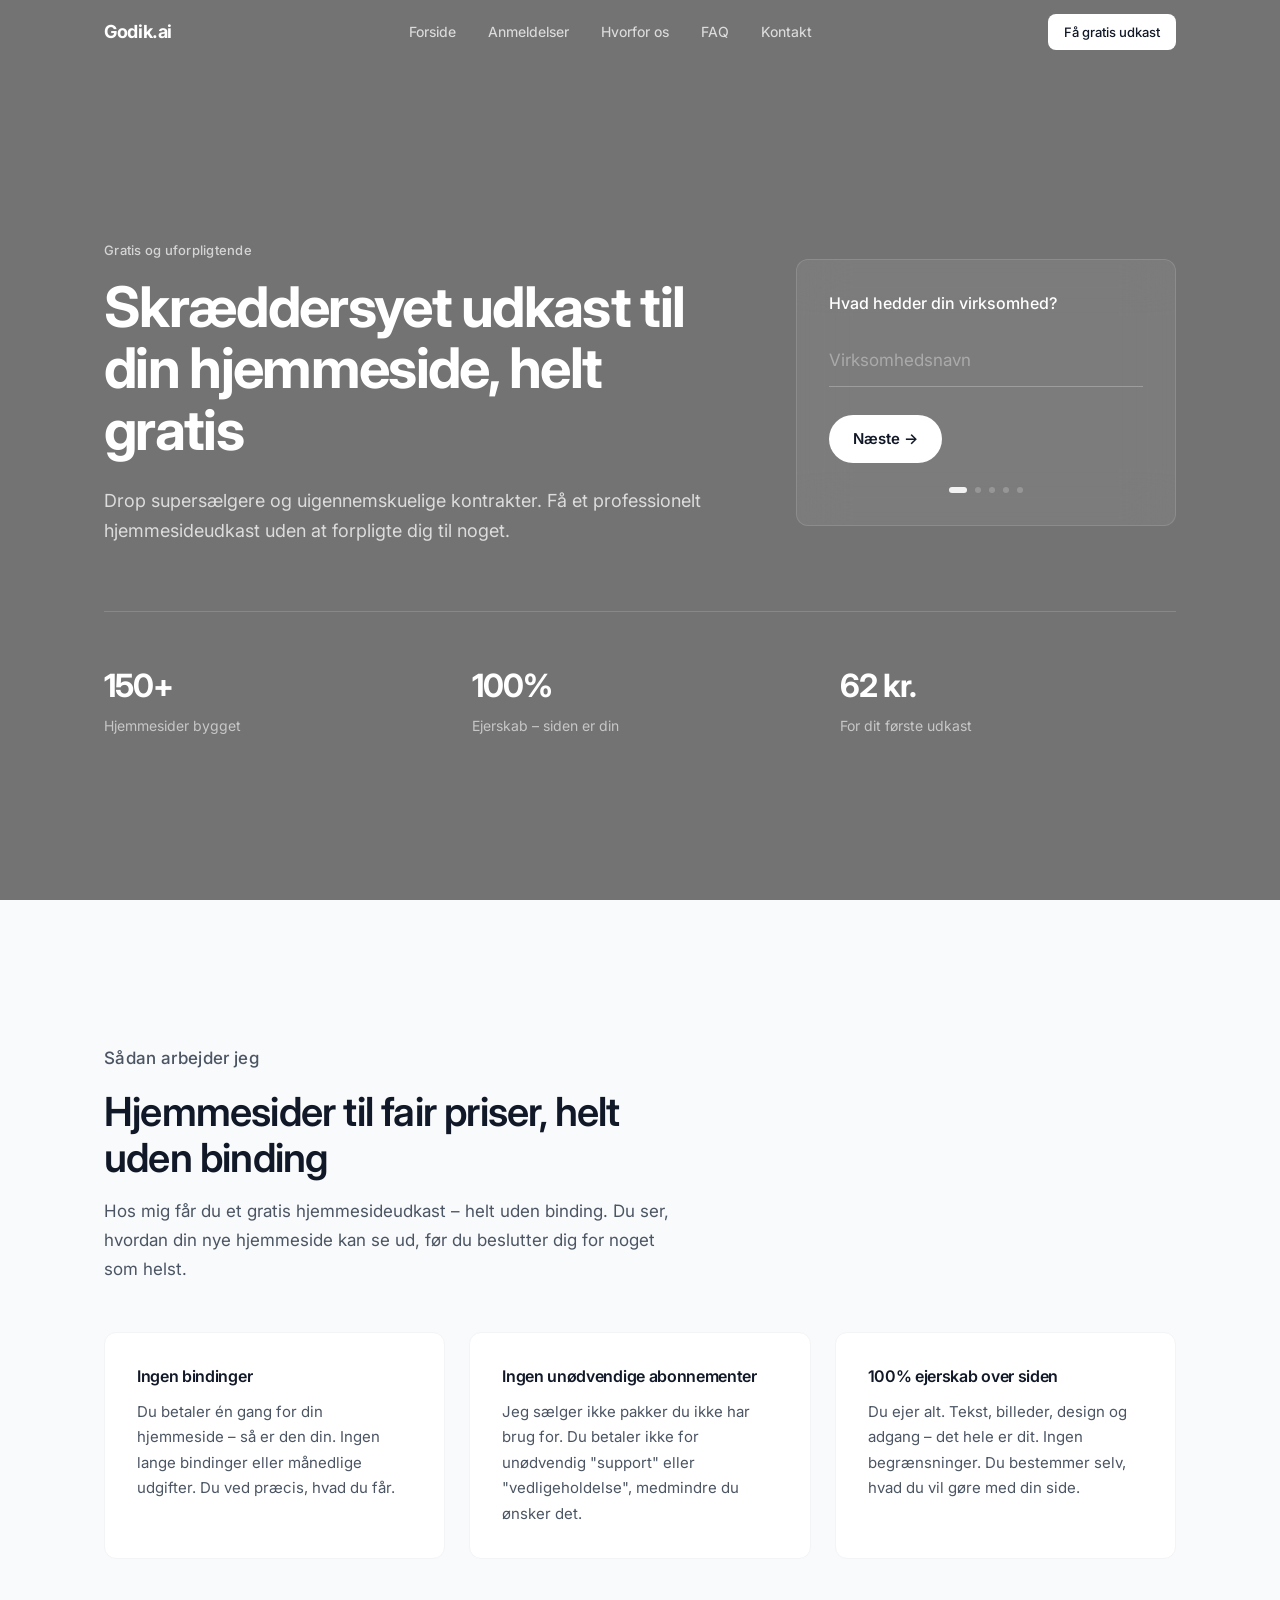
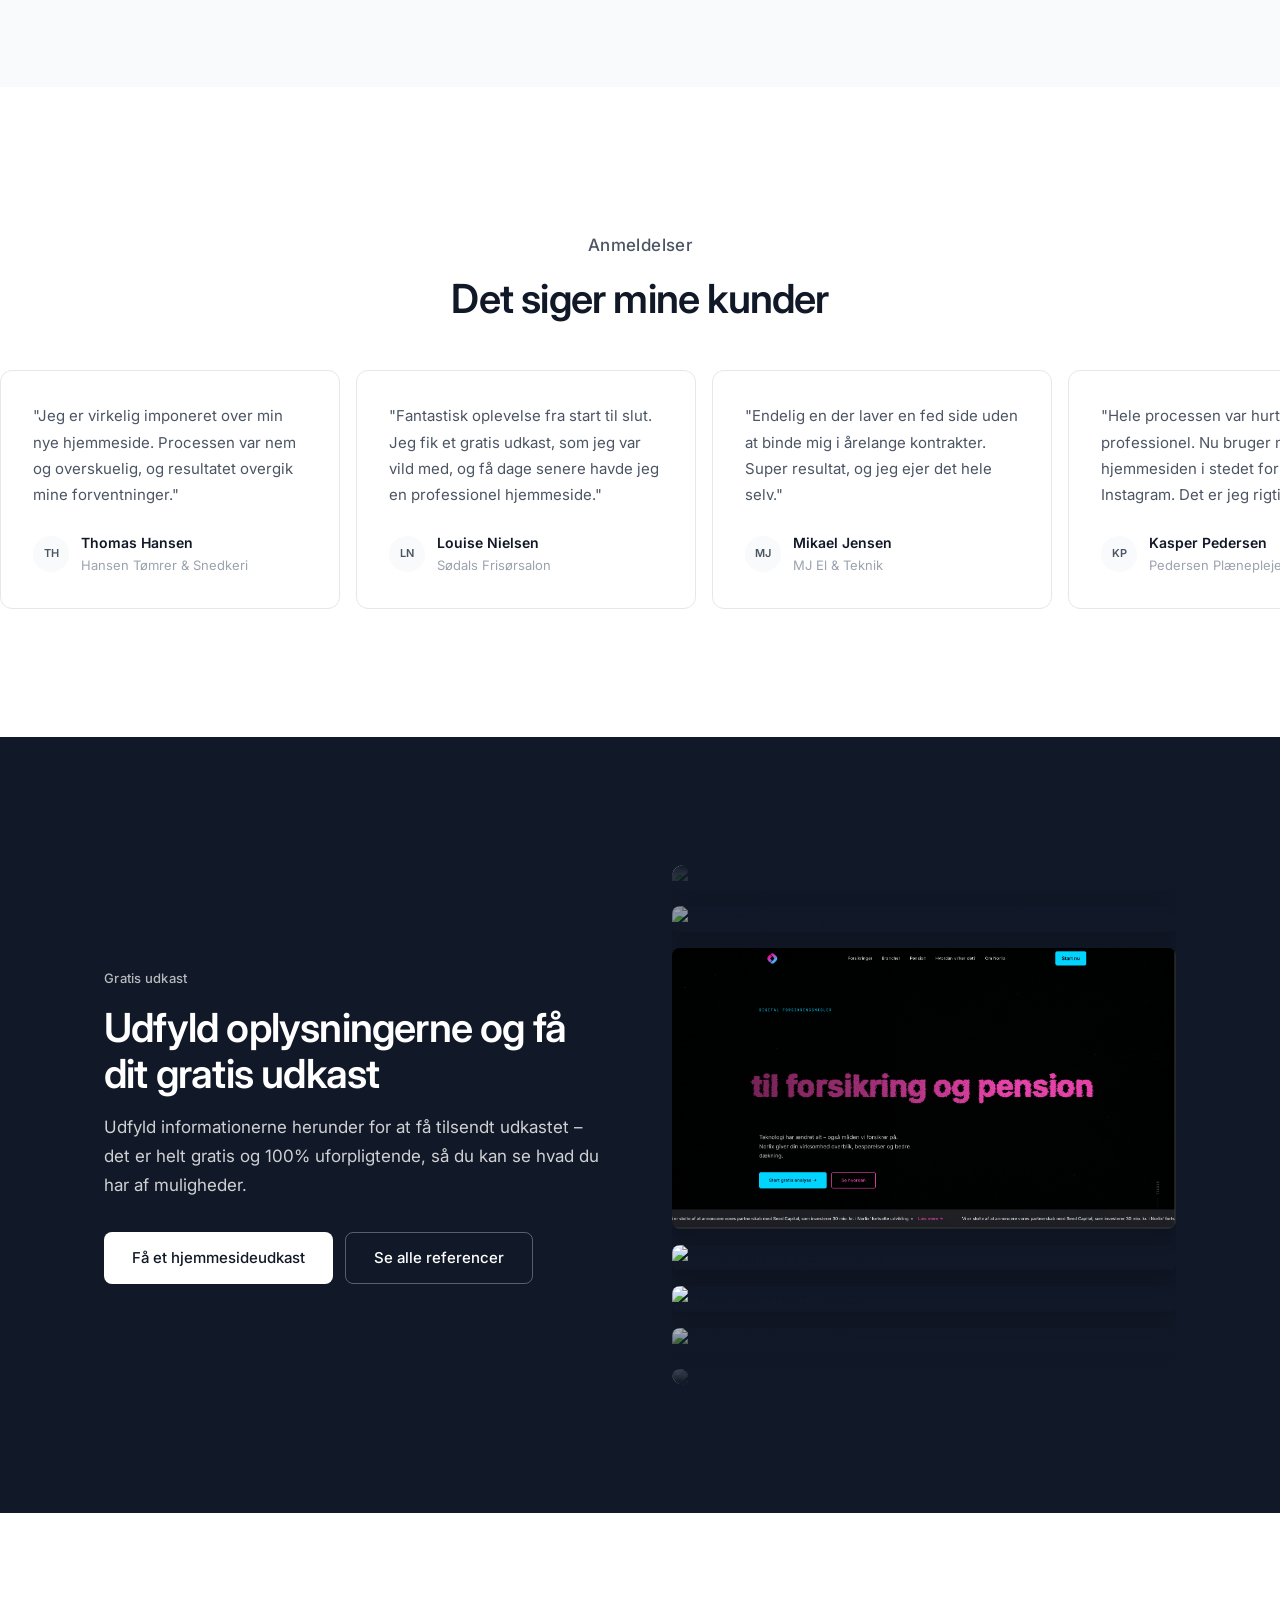
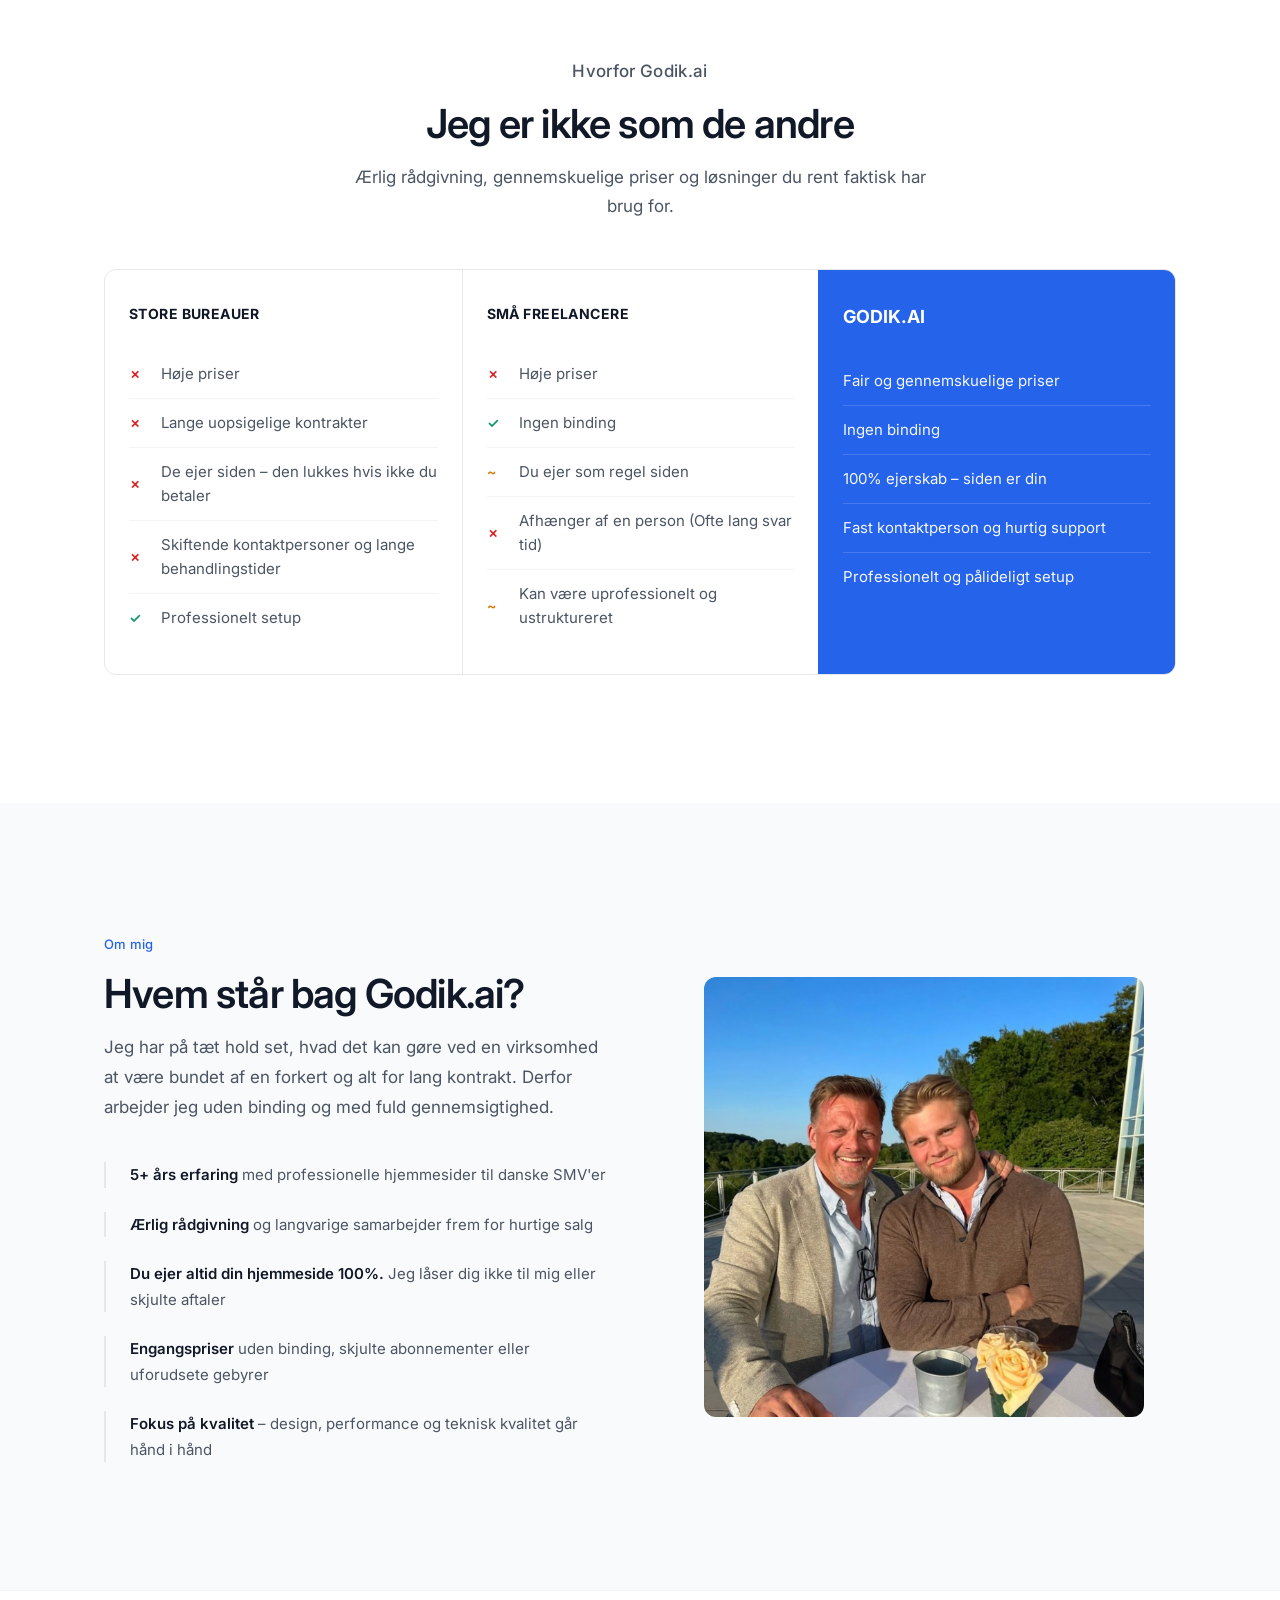
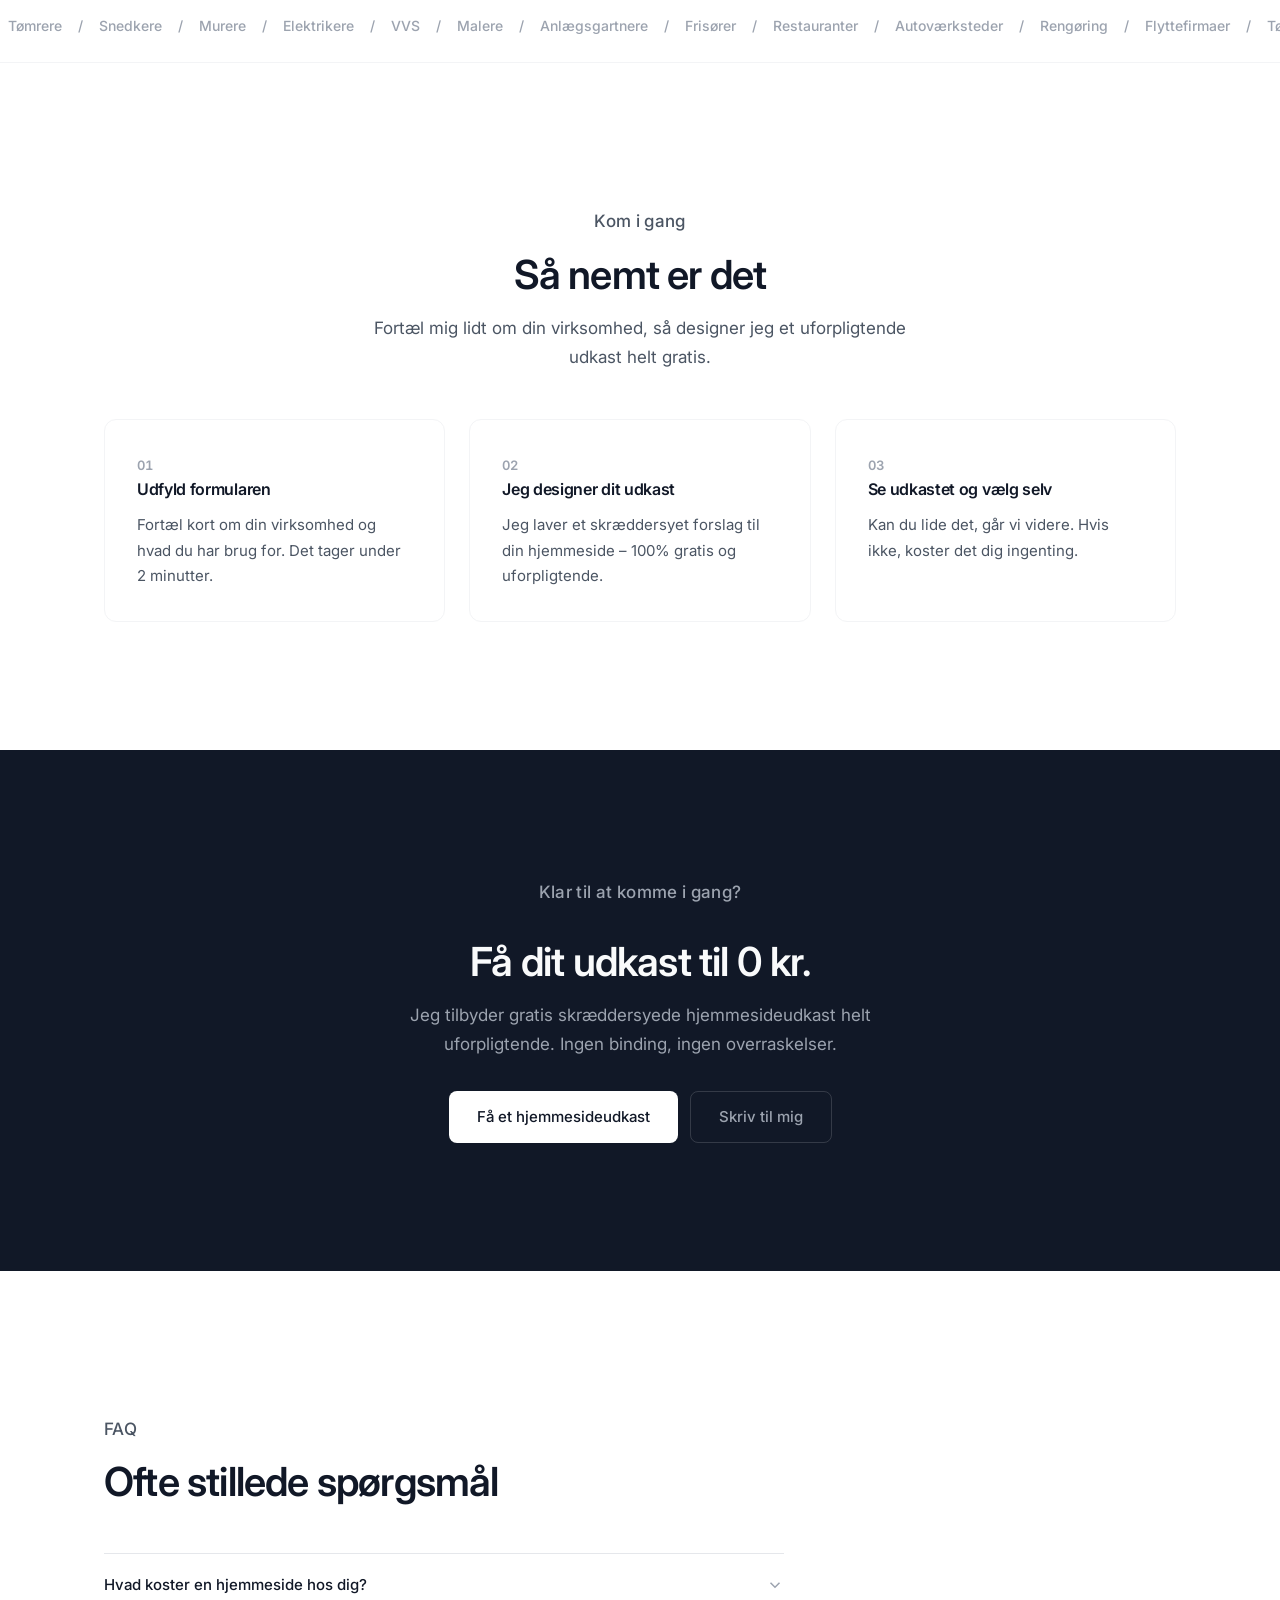
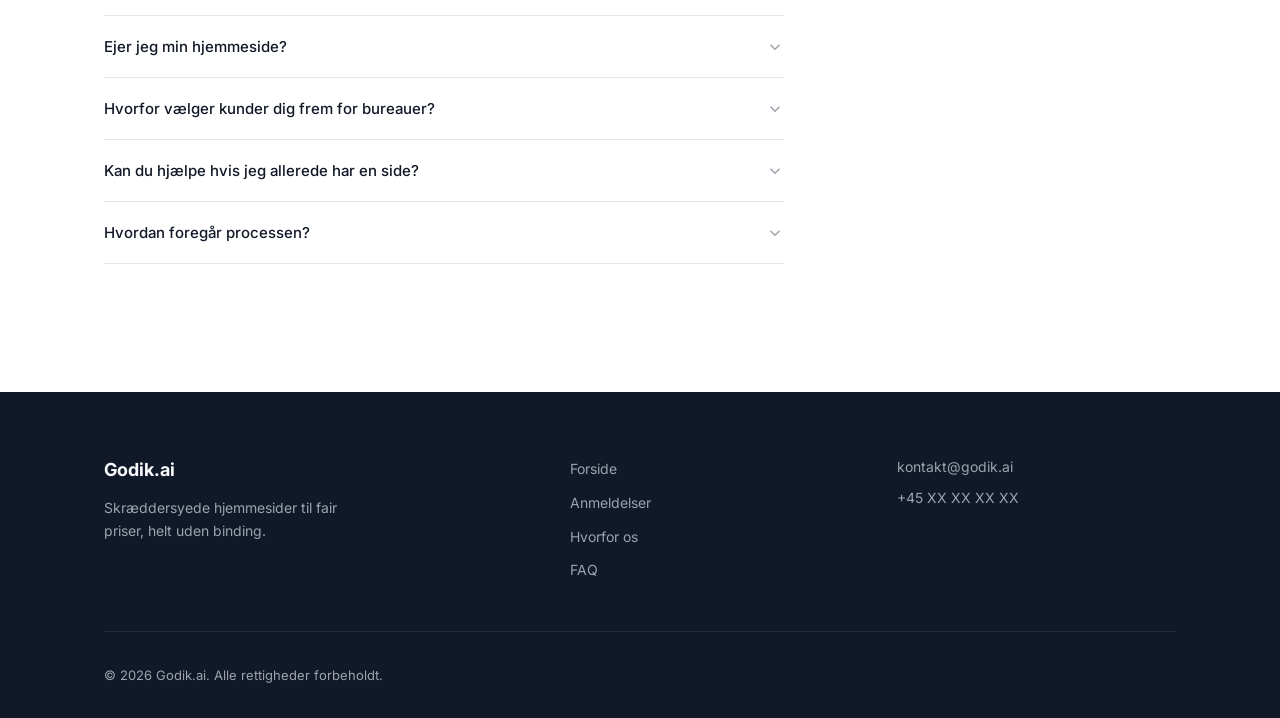
==== commit 35ad21e2: "Hero multi-step form, competitors redesign, logo animation - Replace hero CTA buttons with glassmorp" ====
--- a/index.html
+++ b/index.html
@@ -73,15 +73,55 @@
       <div class="hero__overlay"></div>
 
       <div class="container hero__container">
-        <div class="hero__content">
-          <p class="hero__tag">Gratis og uforpligtende</p>
-          <h1>Skræddersyet udkast til din hjemmeside, helt gratis</h1>
-          <p class="hero__subtitle">Drop supersælgere og uigennemskuelige kontrakter. Få et professionelt hjemmesideudkast uden at forpligte dig til noget.</p>
-
-          <div class="hero__ctas">
-            <a href="#gratis-udkast" class="btn-primary hero__btn-primary">Få et hjemmesideudkast</a>
-            <a href="#kontakt" class="btn-secondary hero__btn-secondary">Kontakt mig</a>
-          </div>
+        <div class="hero__grid">
+          <div class="hero__content">
+            <p class="hero__tag">Gratis og uforpligtende</p>
+            <h1>Skræddersyet udkast til din hjemmeside, helt gratis</h1>
+            <p class="hero__subtitle">Drop supersælgere og uigennemskuelige kontrakter. Få et professionelt hjemmesideudkast uden at forpligte dig til noget.</p>
+          </div>
+
+          <form class="hero-form" id="hero-form">
+            <div class="hero-form__step active" data-step="1">
+              <label class="hero-form__label">Hvad hedder din virksomhed?</label>
+              <input type="text" class="hero-form__input" name="company" placeholder="Virksomhedsnavn" required>
+              <button type="button" class="hero-form__next">Næste &rarr;</button>
+            </div>
+            <div class="hero-form__step" data-step="2">
+              <label class="hero-form__label">Hvad har du brug for?</label>
+              <div class="hero-form__choices">
+                <button type="button" class="hero-form__choice" data-value="hjemmeside">Hjemmeside</button>
+                <button type="button" class="hero-form__choice" data-value="webshop">Webshop</button>
+              </div>
+            </div>
+            <div class="hero-form__step" data-step="3">
+              <label class="hero-form__label">Hvad hedder du?</label>
+              <input type="text" class="hero-form__input" name="name" placeholder="Dit navn" required>
+              <button type="button" class="hero-form__next">Næste &rarr;</button>
+            </div>
+            <div class="hero-form__step" data-step="4">
+              <label class="hero-form__label">Dit telefonnummer</label>
+              <input type="tel" class="hero-form__input" name="phone" placeholder="+45 XX XX XX XX" required>
+              <button type="button" class="hero-form__next">Næste &rarr;</button>
+            </div>
+            <div class="hero-form__step" data-step="5">
+              <label class="hero-form__label">Din email</label>
+              <input type="email" class="hero-form__input" name="email" placeholder="din@email.dk" required>
+              <button type="submit" class="hero-form__submit">Send mig et gratis udkast</button>
+            </div>
+            <div class="hero-form__step" data-step="done">
+              <div class="hero-form__success">
+                <svg width="32" height="32" viewBox="0 0 24 24" fill="none" stroke="#fff" stroke-width="2"><path d="M20 6L9 17l-5-5"/></svg>
+                <p>Tak! Jeg vender tilbage inden for 24 timer.</p>
+              </div>
+            </div>
+            <div class="hero-form__progress">
+              <span class="hero-form__dot active"></span>
+              <span class="hero-form__dot"></span>
+              <span class="hero-form__dot"></span>
+              <span class="hero-form__dot"></span>
+              <span class="hero-form__dot"></span>
+            </div>
+          </form>
         </div>
 
         <div class="hero__features">
@@ -313,20 +353,9 @@
             <ul>
               <li class="competitors__item competitors__item--negative">Høje priser</li>
               <li class="competitors__item competitors__item--negative">Lange uopsigelige kontrakter</li>
-              <li class="competitors__item competitors__item--negative">De ejer siden – ikke dig</li>
-              <li class="competitors__item competitors__item--negative">Skiftende kontaktpersoner</li>
+              <li class="competitors__item competitors__item--negative">De ejer siden – den lukkes hvis ikke du betaler</li>
+              <li class="competitors__item competitors__item--negative">Skiftende kontaktpersoner og lange behandlingstider</li>
               <li class="competitors__item competitors__item--positive">Professionelt setup</li>
-            </ul>
-          </div>
-
-          <div class="competitors__col competitors__col--highlighted reveal">
-            <p class="competitors__label">Godik.ai</p>
-            <ul>
-              <li class="competitors__item competitors__item--positive">Fair og gennemskuelige priser</li>
-              <li class="competitors__item competitors__item--positive">Ingen binding overhovedet</li>
-              <li class="competitors__item competitors__item--positive">100% ejerskab – siden er din</li>
-              <li class="competitors__item competitors__item--positive">Fast kontaktperson, hurtig support</li>
-              <li class="competitors__item competitors__item--positive">Professionelt og pålideligt setup</li>
             </ul>
           </div>
 
@@ -336,8 +365,19 @@
               <li class="competitors__item competitors__item--negative">Høje priser</li>
               <li class="competitors__item competitors__item--positive">Ingen binding</li>
               <li class="competitors__item competitors__item--mixed">Du ejer som regel siden</li>
-              <li class="competitors__item competitors__item--negative">Afhænger af én person</li>
-              <li class="competitors__item competitors__item--mixed">Kan være uprofessionelt</li>
+              <li class="competitors__item competitors__item--negative">Afhænger af en person (Ofte lang svar tid)</li>
+              <li class="competitors__item competitors__item--mixed">Kan være uprofessionelt og ustruktureret</li>
+            </ul>
+          </div>
+
+          <div class="competitors__col competitors__col--accent reveal">
+            <p class="competitors__label">Godik.ai</p>
+            <ul>
+              <li class="competitors__item">Fair og gennemskuelige priser</li>
+              <li class="competitors__item">Ingen binding</li>
+              <li class="competitors__item">100% ejerskab – siden er din</li>
+              <li class="competitors__item">Fast kontaktperson og hurtig support</li>
+              <li class="competitors__item">Professionelt og pålideligt setup</li>
             </ul>
           </div>
         </div>
@@ -559,5 +599,6 @@
   <script src="js/faq.js" defer></script>
   <script src="js/scroll-animations.js" defer></script>
   <script src="js/counter.js" defer></script>
+  <script src="js/hero-form.js" defer></script>
 </body>
 </html>
--- a/css/header.css
+++ b/css/header.css
@@ -29,6 +29,13 @@
   letter-spacing: -0.02em;
   text-decoration: none;
   transition: color 0.3s ease;
+  animation: logo-float 3s ease-in-out infinite;
+  display: inline-block;
+}
+
+@keyframes logo-float {
+  0%, 100% { transform: translateY(0); }
+  50% { transform: translateY(-4px); }
 }
 
 .header--scrolled .header__logo {
--- a/css/hero.css
+++ b/css/hero.css
@@ -31,9 +31,17 @@
   padding-bottom: var(--space-16);
 }
 
+/* Two-column grid: text left, form right */
+.hero__grid {
+  display: grid;
+  grid-template-columns: 1fr 380px;
+  gap: var(--space-16);
+  align-items: center;
+  margin-bottom: var(--space-16);
+}
+
 .hero__content {
   max-width: 640px;
-  margin-bottom: var(--space-16);
 }
 
 .hero__tag {
@@ -53,34 +61,171 @@
   font-size: 1.125rem;
   color: rgba(255, 255, 255, 0.75);
   line-height: 1.7;
-  margin-bottom: var(--space-8);
-}
-
-.hero__ctas {
-  display: flex;
-  gap: var(--space-3);
-  flex-wrap: wrap;
-}
-
-.hero__btn-primary {
+}
+
+/* ========== Glassmorphic Multi-step Form ========== */
+
+.hero-form {
+  background: rgba(255, 255, 255, 0.07);
+  backdrop-filter: blur(24px);
+  -webkit-backdrop-filter: blur(24px);
+  border: 1px solid rgba(255, 255, 255, 0.12);
+  border-radius: var(--radius-lg);
+  padding: var(--space-8);
+  min-height: 220px;
+  display: flex;
+  flex-direction: column;
+  justify-content: space-between;
+}
+
+.hero-form__step {
+  display: none;
+  flex-direction: column;
+  gap: var(--space-5);
+  animation: formFadeIn 0.3s ease;
+}
+
+.hero-form__step.active {
+  display: flex;
+}
+
+@keyframes formFadeIn {
+  from {
+    opacity: 0;
+    transform: translateY(8px);
+  }
+  to {
+    opacity: 1;
+    transform: translateY(0);
+  }
+}
+
+.hero-form__label {
+  font-size: 1rem;
+  font-weight: 500;
+  color: #fff;
+  line-height: 1.4;
+}
+
+.hero-form__input {
+  background: transparent;
+  border: none;
+  border-bottom: 1px solid rgba(255, 255, 255, 0.25);
+  color: #fff;
+  font-size: 1.0625rem;
+  font-family: inherit;
+  padding: var(--space-3) 0;
+  outline: none;
+  transition: border-color var(--transition);
+}
+
+.hero-form__input::placeholder {
+  color: rgba(255, 255, 255, 0.35);
+}
+
+.hero-form__input:focus {
+  border-bottom-color: rgba(255, 255, 255, 0.6);
+}
+
+.hero-form__input--error {
+  border-bottom-color: #ef4444;
+}
+
+.hero-form__next,
+.hero-form__submit {
   background: #fff;
   color: var(--color-text);
-}
-
-.hero__btn-primary:hover {
+  border: none;
+  border-radius: var(--radius-full);
+  padding: var(--space-3) var(--space-6);
+  font-size: 0.9375rem;
+  font-weight: 600;
+  font-family: inherit;
+  cursor: pointer;
+  transition: opacity var(--transition), transform var(--transition);
+  align-self: flex-start;
+  margin-top: var(--space-2);
+}
+
+.hero-form__next:hover,
+.hero-form__submit:hover {
+  opacity: 0.9;
+  transform: translateY(-1px);
+}
+
+.hero-form__choices {
+  display: flex;
+  gap: var(--space-3);
+}
+
+.hero-form__choice {
+  flex: 1;
+  background: transparent;
+  border: 1px solid rgba(255, 255, 255, 0.25);
+  border-radius: var(--radius-full);
+  color: #fff;
+  font-size: 0.9375rem;
+  font-weight: 500;
+  font-family: inherit;
+  padding: var(--space-3) var(--space-4);
+  cursor: pointer;
+  transition: all var(--transition);
+  text-align: center;
+}
+
+.hero-form__choice:hover {
+  border-color: rgba(255, 255, 255, 0.5);
+  background: rgba(255, 255, 255, 0.06);
+}
+
+.hero-form__choice.selected {
+  background: #fff;
+  color: var(--color-text);
+  border-color: #fff;
+}
+
+.hero-form__success {
+  display: flex;
+  flex-direction: column;
+  align-items: center;
+  gap: var(--space-4);
+  text-align: center;
+  padding: var(--space-6) 0;
+}
+
+.hero-form__success p {
+  color: rgba(255, 255, 255, 0.9);
+  font-size: 1rem;
+  line-height: 1.5;
+}
+
+/* Progress dots */
+.hero-form__progress {
+  display: flex;
+  gap: var(--space-2);
+  justify-content: center;
+  margin-top: var(--space-6);
+}
+
+.hero-form__dot {
+  width: 6px;
+  height: 6px;
+  border-radius: 50%;
+  background: rgba(255, 255, 255, 0.2);
+  transition: all var(--transition);
+}
+
+.hero-form__dot.active {
   background: rgba(255, 255, 255, 0.9);
-  opacity: 1;
-}
-
-.hero__btn-secondary {
-  border-color: rgba(255, 255, 255, 0.3);
-  color: #fff;
-}
-
-.hero__btn-secondary:hover {
-  border-color: rgba(255, 255, 255, 0.6);
-  color: #fff;
-}
+  width: 18px;
+  border-radius: 3px;
+}
+
+.hero-form__dot.done {
+  background: rgba(255, 255, 255, 0.5);
+}
+
+/* ========== Features bar ========== */
 
 .hero__features {
   display: grid;
@@ -108,30 +253,35 @@
   color: rgba(255, 255, 255, 0.6);
 }
 
+/* ========== Responsive ========== */
+
 @media (max-width: 810px) {
-  .hero {
-    min-height: 100vh;
-  }
-
   .hero__container {
     padding-top: 120px;
     padding-bottom: var(--space-12);
   }
 
+  .hero__grid {
+    grid-template-columns: 1fr;
+    gap: var(--space-8);
+  }
+
+  .hero-form {
+    max-width: 400px;
+  }
+
   .hero__features {
     grid-template-columns: 1fr;
     gap: var(--space-6);
   }
 }
 
-@media (max-width: 639px) {
-  .hero__ctas {
+@media (max-width: 480px) {
+  .hero-form {
+    padding: var(--space-6);
+  }
+
+  .hero-form__choices {
     flex-direction: column;
   }
-
-  .hero__ctas .hero__btn-primary,
-  .hero__ctas .hero__btn-secondary {
-    width: 100%;
-    justify-content: center;
-  }
-}
+}
--- a/css/competitors.css
+++ b/css/competitors.css
@@ -1,41 +1,37 @@
-/* ============================================
-   Competitors
-   ============================================ */
-
 .competitors__grid {
   display: grid;
   grid-template-columns: repeat(3, 1fr);
-  gap: var(--space-4);
+  border: 1px solid var(--color-border);
+  border-radius: var(--radius-lg);
+  overflow: hidden;
 }
 
 .competitors__col {
-  padding: var(--space-8);
-  border: 1px solid var(--color-border);
-  border-radius: var(--radius-lg);
+  padding: var(--space-8) var(--space-6);
 }
 
-.competitors__col--highlighted,
-.competitors__col--godik {
-  border-color: var(--color-text);
-  border-width: 2px;
+.competitors__col + .competitors__col {
+  border-left: 1px solid var(--color-border);
 }
 
-.competitors__label,
-.competitors__col h3 {
-  font-size: 0.8125rem;
-  font-weight: 600;
-  text-transform: uppercase;
-  letter-spacing: 0.04em;
-  color: var(--color-text-muted);
-  margin-bottom: var(--space-6);
-  text-align: center;
+.competitors__col--accent {
+  background: var(--color-accent);
+  border-left-color: var(--color-accent) !important;
 }
 
-.competitors__col--highlighted .competitors__label,
-.competitors__col--highlighted h3,
-.competitors__col--godik .competitors__label,
-.competitors__col--godik h3 {
+.competitors__label {
+  font-size: 0.875rem;
+  font-weight: 700;
+  text-transform: uppercase;
+  letter-spacing: 0.03em;
   color: var(--color-text);
+  margin-bottom: var(--space-6);
+}
+
+.competitors__col--accent .competitors__label {
+  color: #fff;
+  font-size: 1.125rem;
+  letter-spacing: 0;
 }
 
 .competitors__item {
@@ -51,8 +47,12 @@
   border-top: 1px solid var(--color-border-light);
 }
 
-.competitors__item svg {
-  flex-shrink: 0;
+.competitors__col--accent .competitors__item {
+  color: rgba(255, 255, 255, 0.95);
+}
+
+.competitors__col--accent .competitors__item + .competitors__item {
+  border-top-color: rgba(255, 255, 255, 0.15);
 }
 
 .competitors__item--positive::before {
@@ -85,19 +85,15 @@
 @media (max-width: 810px) {
   .competitors__grid {
     grid-template-columns: 1fr;
-    gap: var(--space-4);
   }
 
-  .competitors__col--highlighted,
-  .competitors__col--godik {
+  .competitors__col + .competitors__col {
+    border-left: none;
+    border-top: 1px solid var(--color-border);
+  }
+
+  .competitors__col--accent {
     order: -1;
+    border-top: none !important;
   }
 }
-
-@media (min-width: 811px) and (max-width: 1024px) {
-  .competitors__grid {
-    grid-template-columns: 1fr;
-    max-width: 500px;
-    margin: 0 auto;
-  }
-}
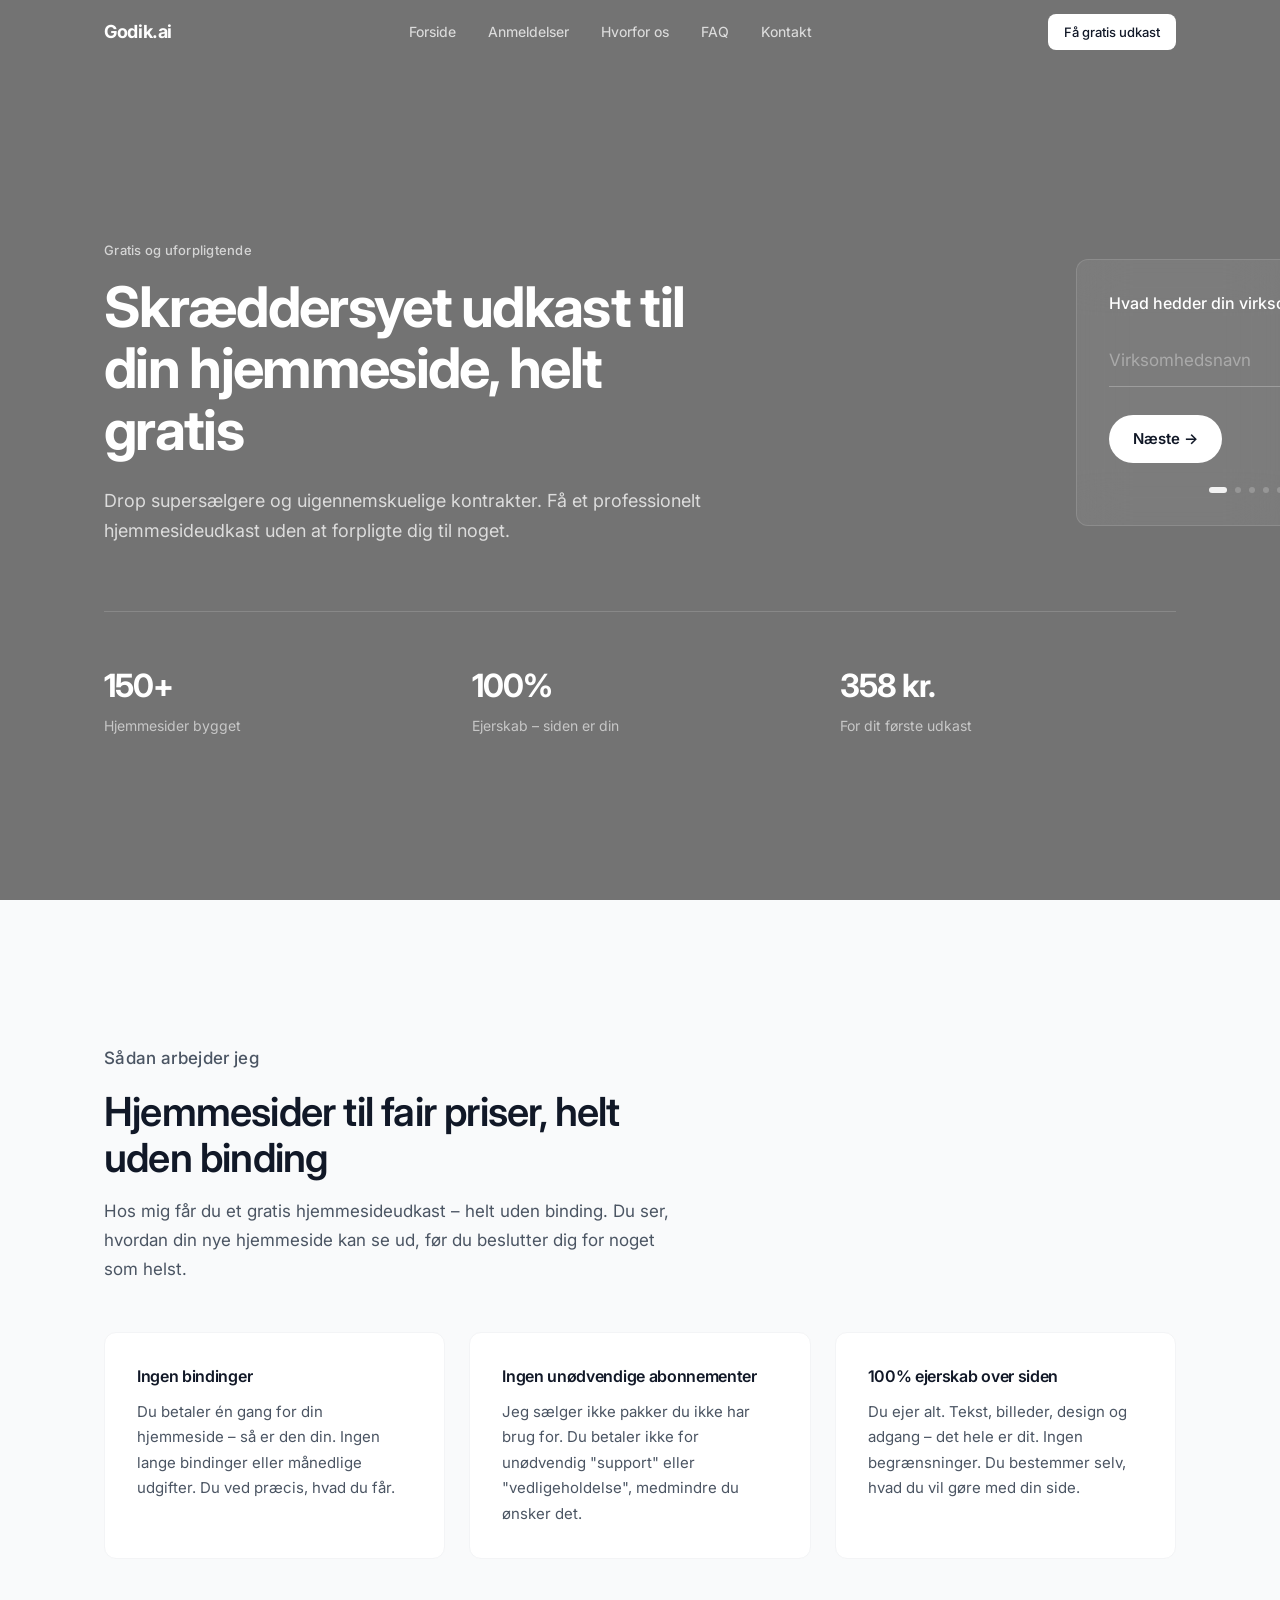
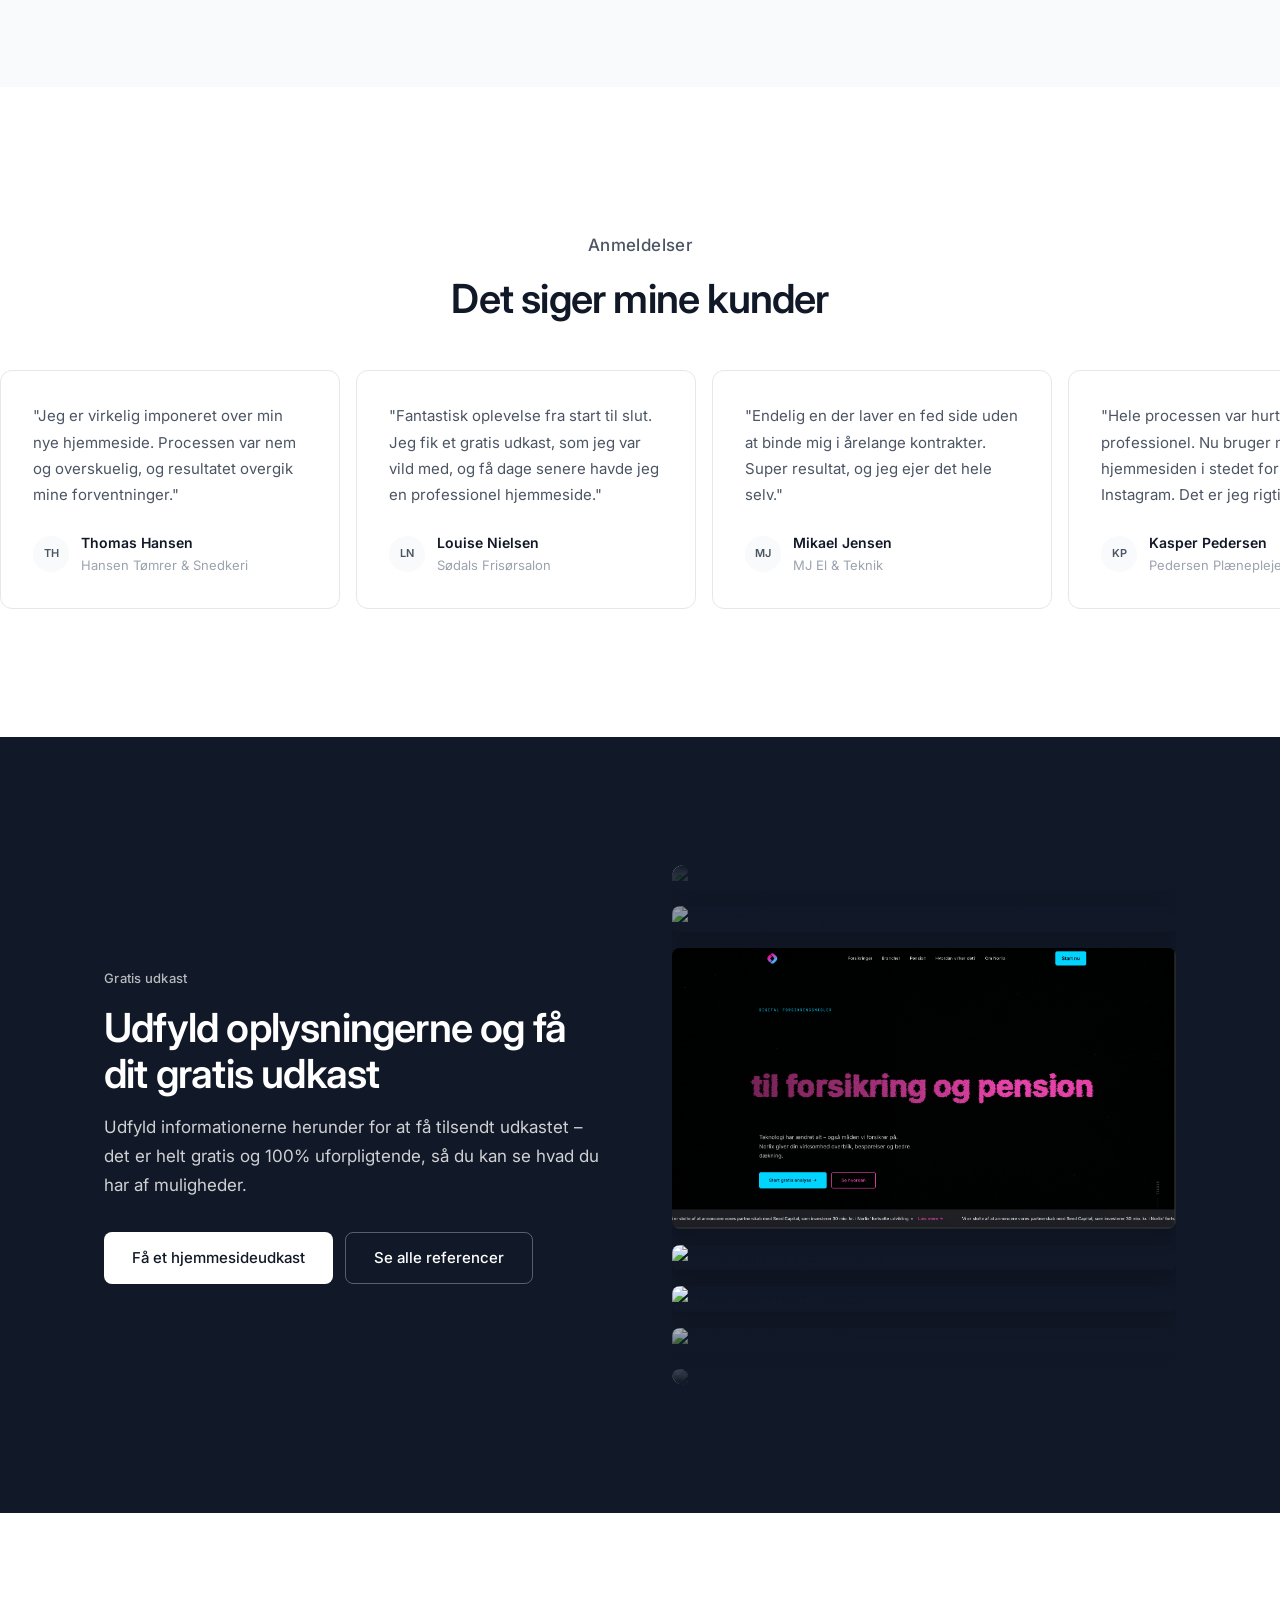
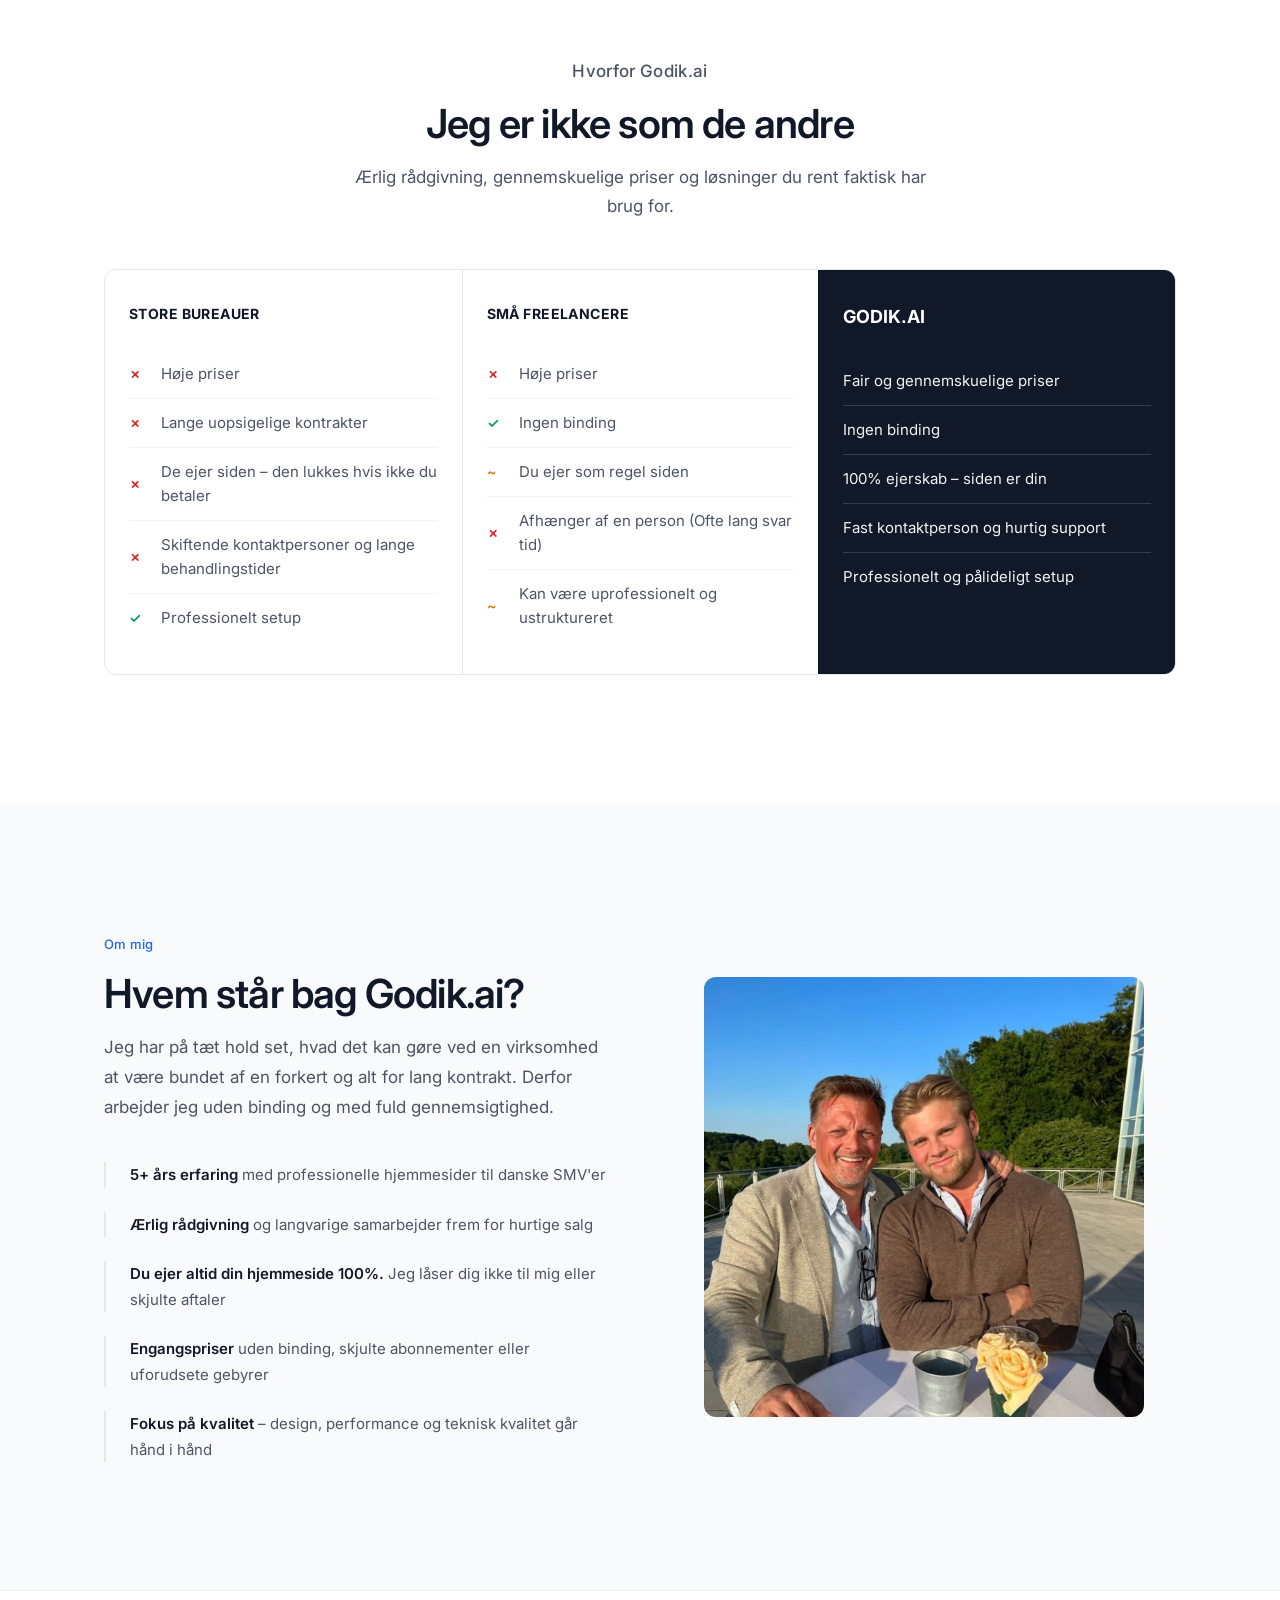
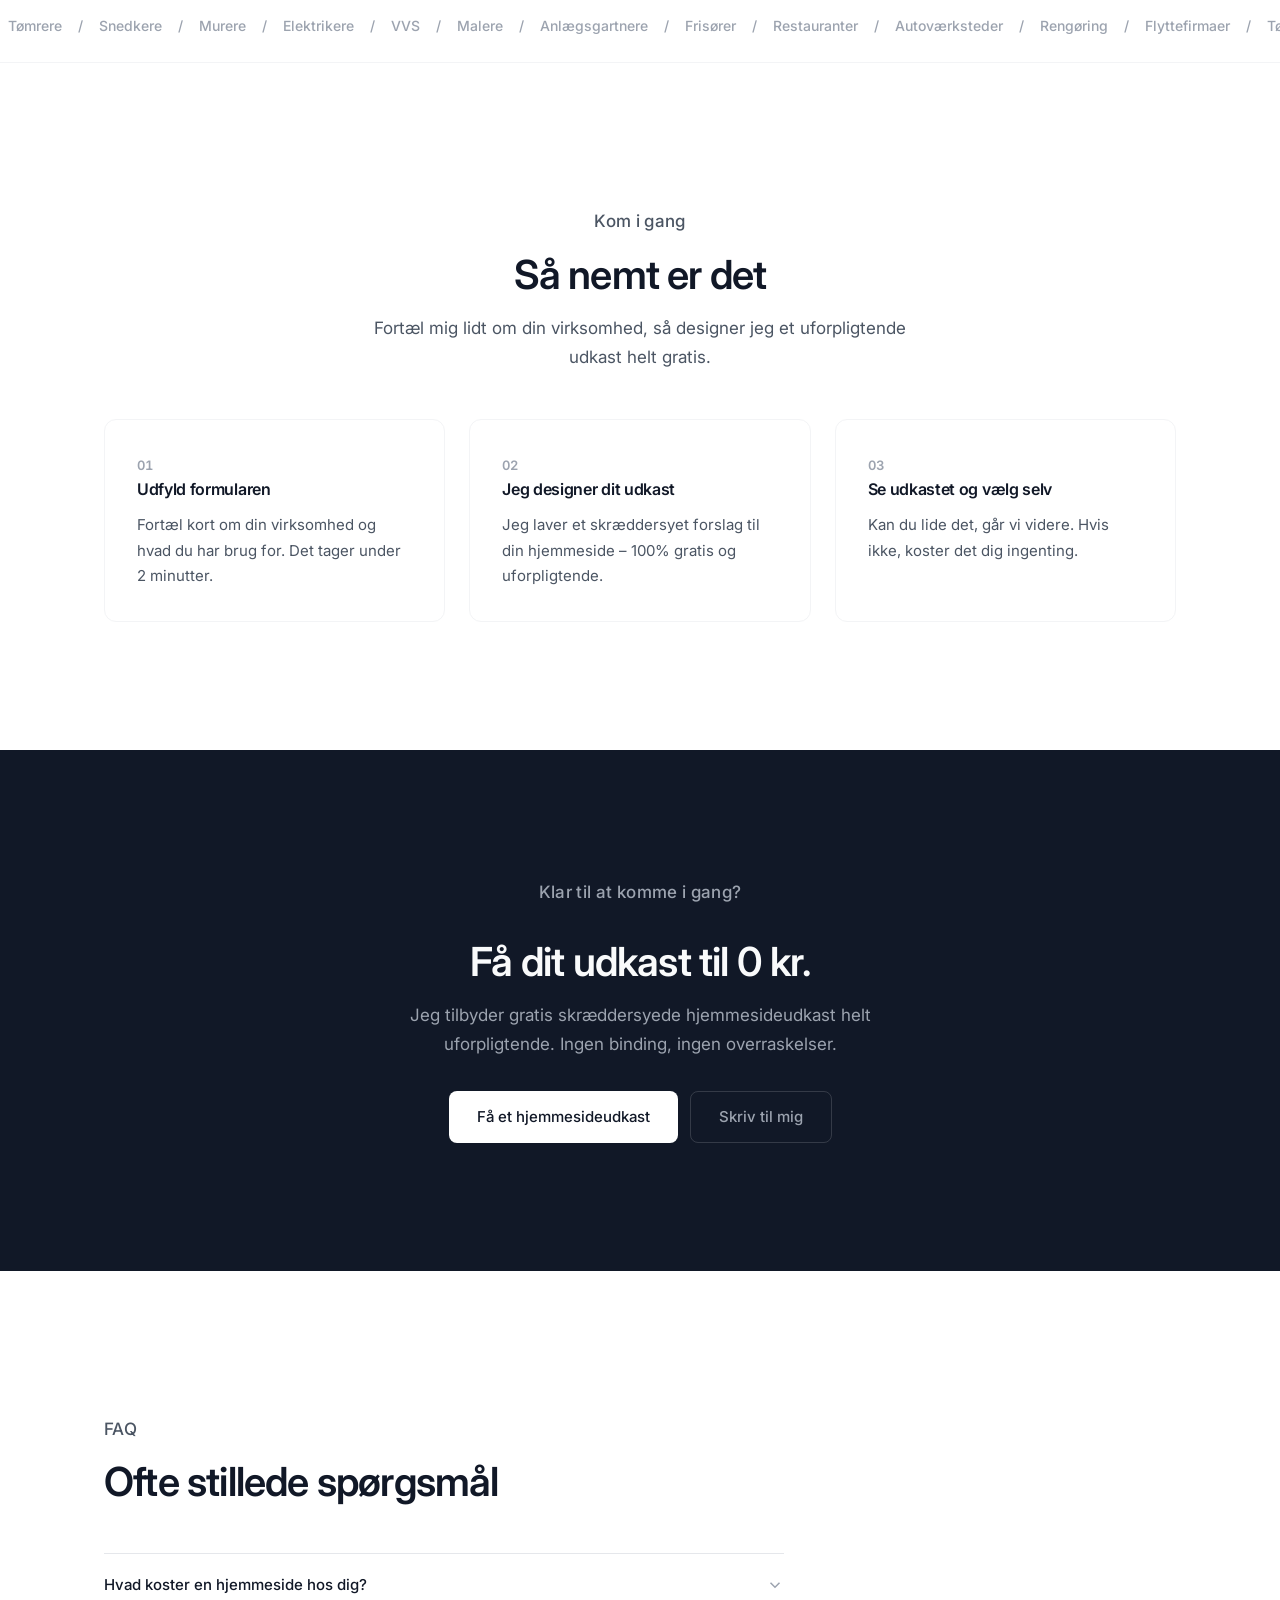
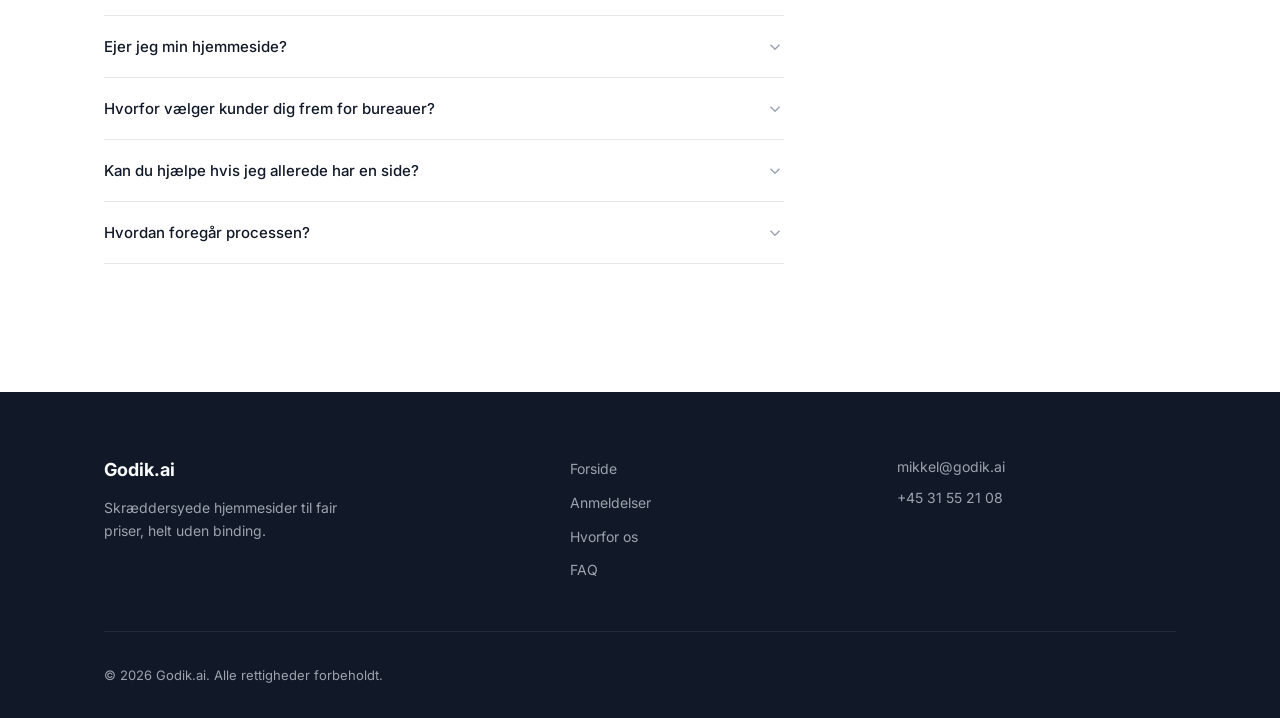
==== commit 9675b59f: "Update footer with real contact info Co-Authored-By: Claude Opus 4.6 (1M context) <noreply@anthropic" ====
--- a/index.html
+++ b/index.html
@@ -493,7 +493,7 @@
           <p>Jeg tilbyder gratis skræddersyede hjemmesideudkast helt uforpligtende. Ingen binding, ingen overraskelser.</p>
           <div class="final-cta__buttons">
             <a href="#gratis-udkast" class="btn-primary btn--light">Få et hjemmesideudkast</a>
-            <a href="mailto:kontakt@godik.ai" class="btn-secondary btn-secondary--light">Skriv til mig</a>
+            <a href="mailto:mikkel@godik.ai" class="btn-secondary btn-secondary--light">Skriv til mig</a>
           </div>
         </div>
       </div>
@@ -582,8 +582,8 @@
 
         <div class="footer__contact">
           <ul>
-            <li>kontakt@godik.ai</li>
-            <li>+45 XX XX XX XX</li>
+            <li><a href="mailto:mikkel@godik.ai">mikkel@godik.ai</a></li>
+            <li><a href="tel:+4531552108">+45 31 55 21 08</a></li>
           </ul>
         </div>
       </div>
--- a/css/hero.css
+++ b/css/hero.css
@@ -34,13 +34,14 @@
 /* Two-column grid: text left, form right */
 .hero__grid {
   display: grid;
-  grid-template-columns: 1fr 380px;
-  gap: var(--space-16);
+  grid-template-columns: 1fr auto;
+  gap: var(--space-8);
   align-items: center;
   margin-bottom: var(--space-16);
 }
 
 .hero__content {
+  justify-self: start;
   max-width: 640px;
 }
 
@@ -75,6 +76,8 @@
   min-height: 220px;
   display: flex;
   flex-direction: column;
+  width: 340px;
+  margin-right: -240px;
   justify-content: space-between;
 }
 
@@ -125,10 +128,23 @@
 
 .hero-form__input:focus {
   border-bottom-color: rgba(255, 255, 255, 0.6);
+  outline: none;
+  box-shadow: none;
+}
+
+.hero-form__input:focus-visible {
+  outline: none;
+  box-shadow: none;
 }
 
 .hero-form__input--error {
   border-bottom-color: #ef4444;
+}
+
+.hero-form__error {
+  font-size: 0.8125rem;
+  color: #ef4444;
+  margin-top: -4px;
 }
 
 .hero-form__next,
--- a/css/competitors.css
+++ b/css/competitors.css
@@ -15,8 +15,8 @@
 }
 
 .competitors__col--accent {
-  background: var(--color-accent);
-  border-left-color: var(--color-accent) !important;
+  background: var(--color-bg-dark);
+  border-left-color: var(--color-bg-dark) !important;
 }
 
 .competitors__label {
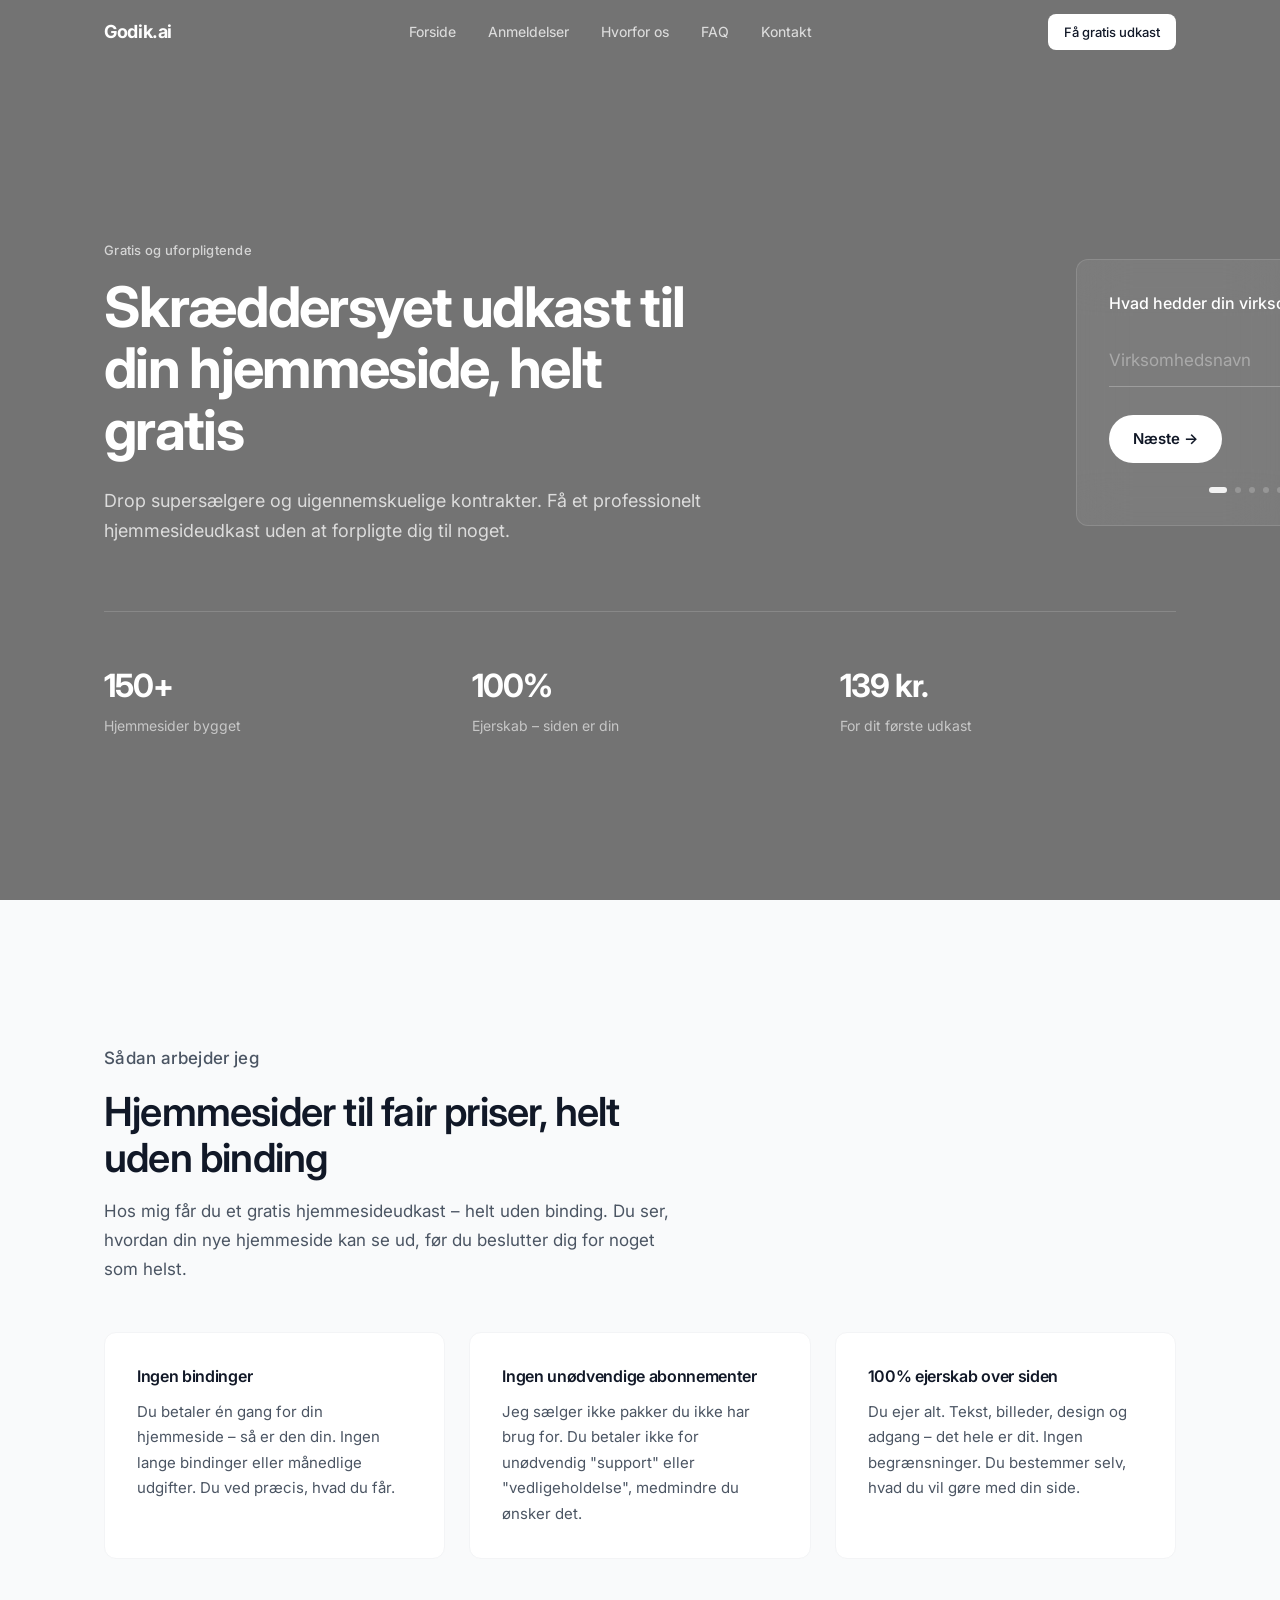
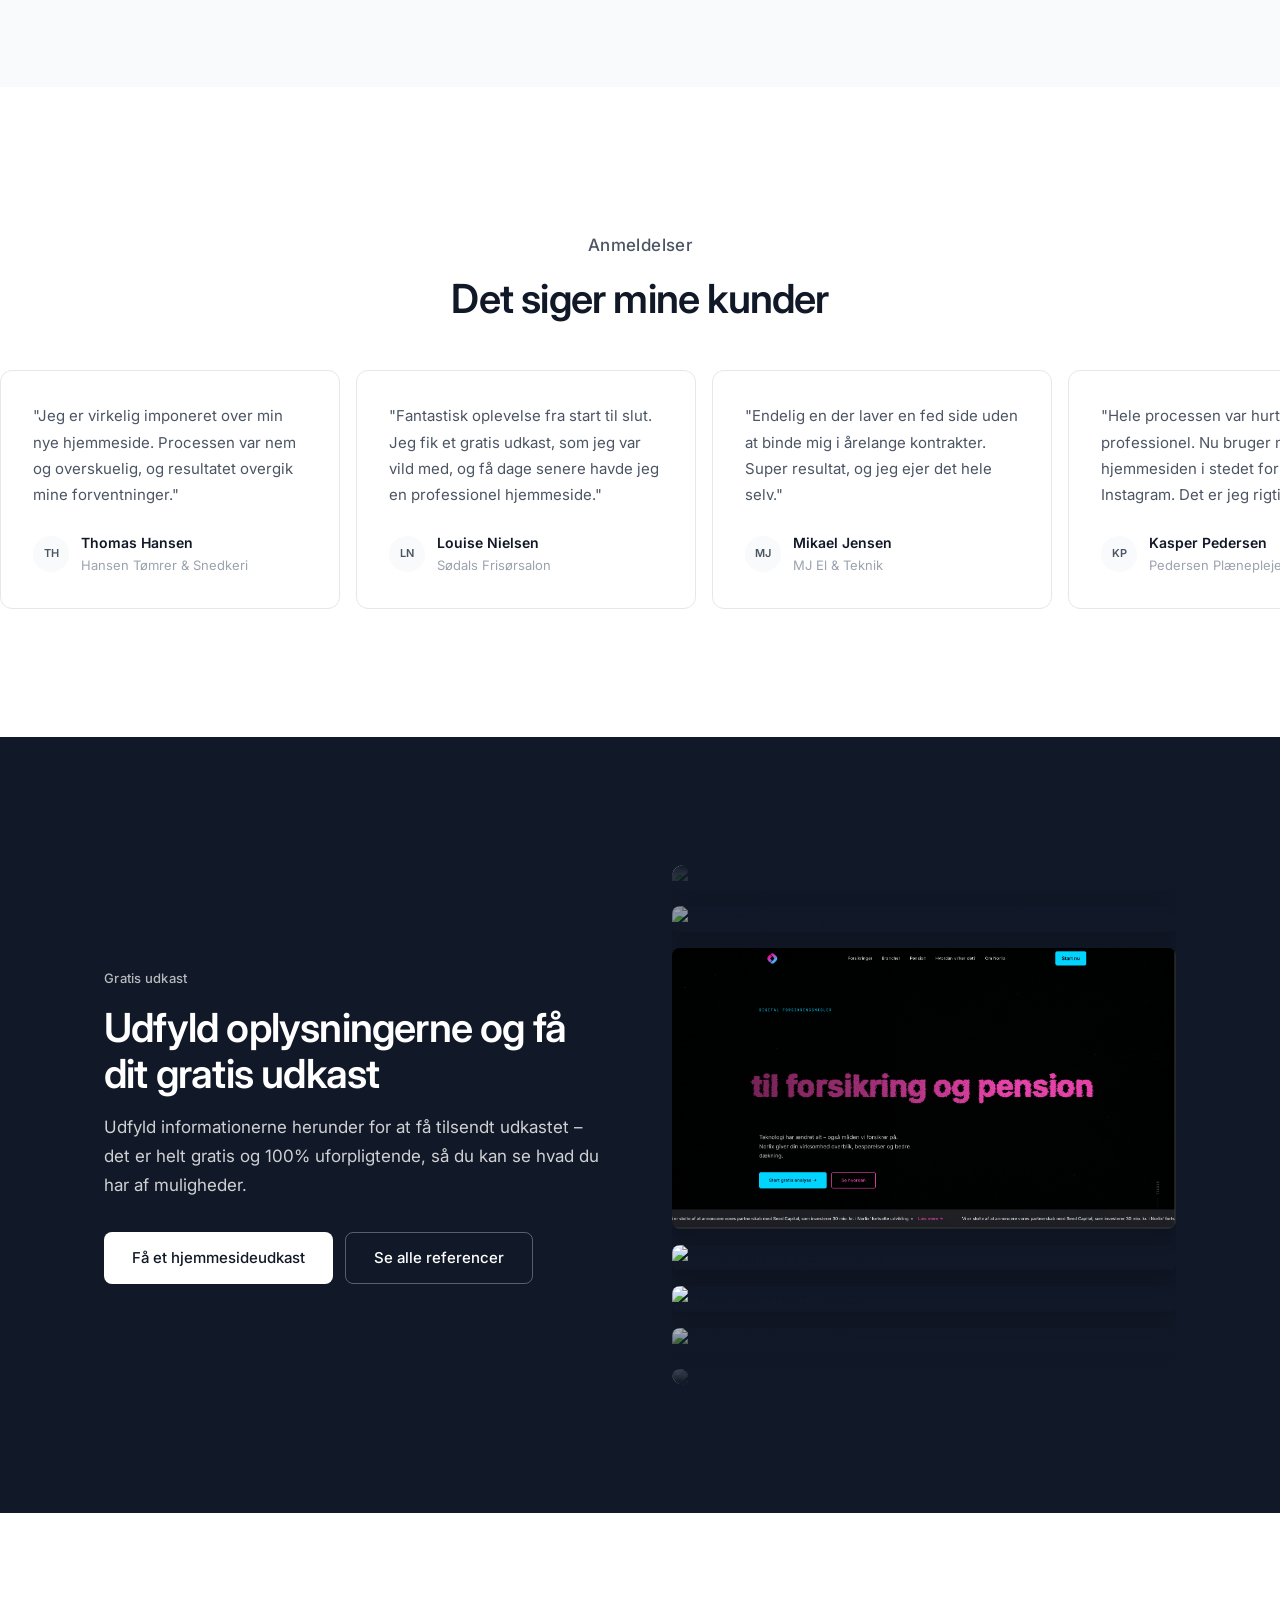
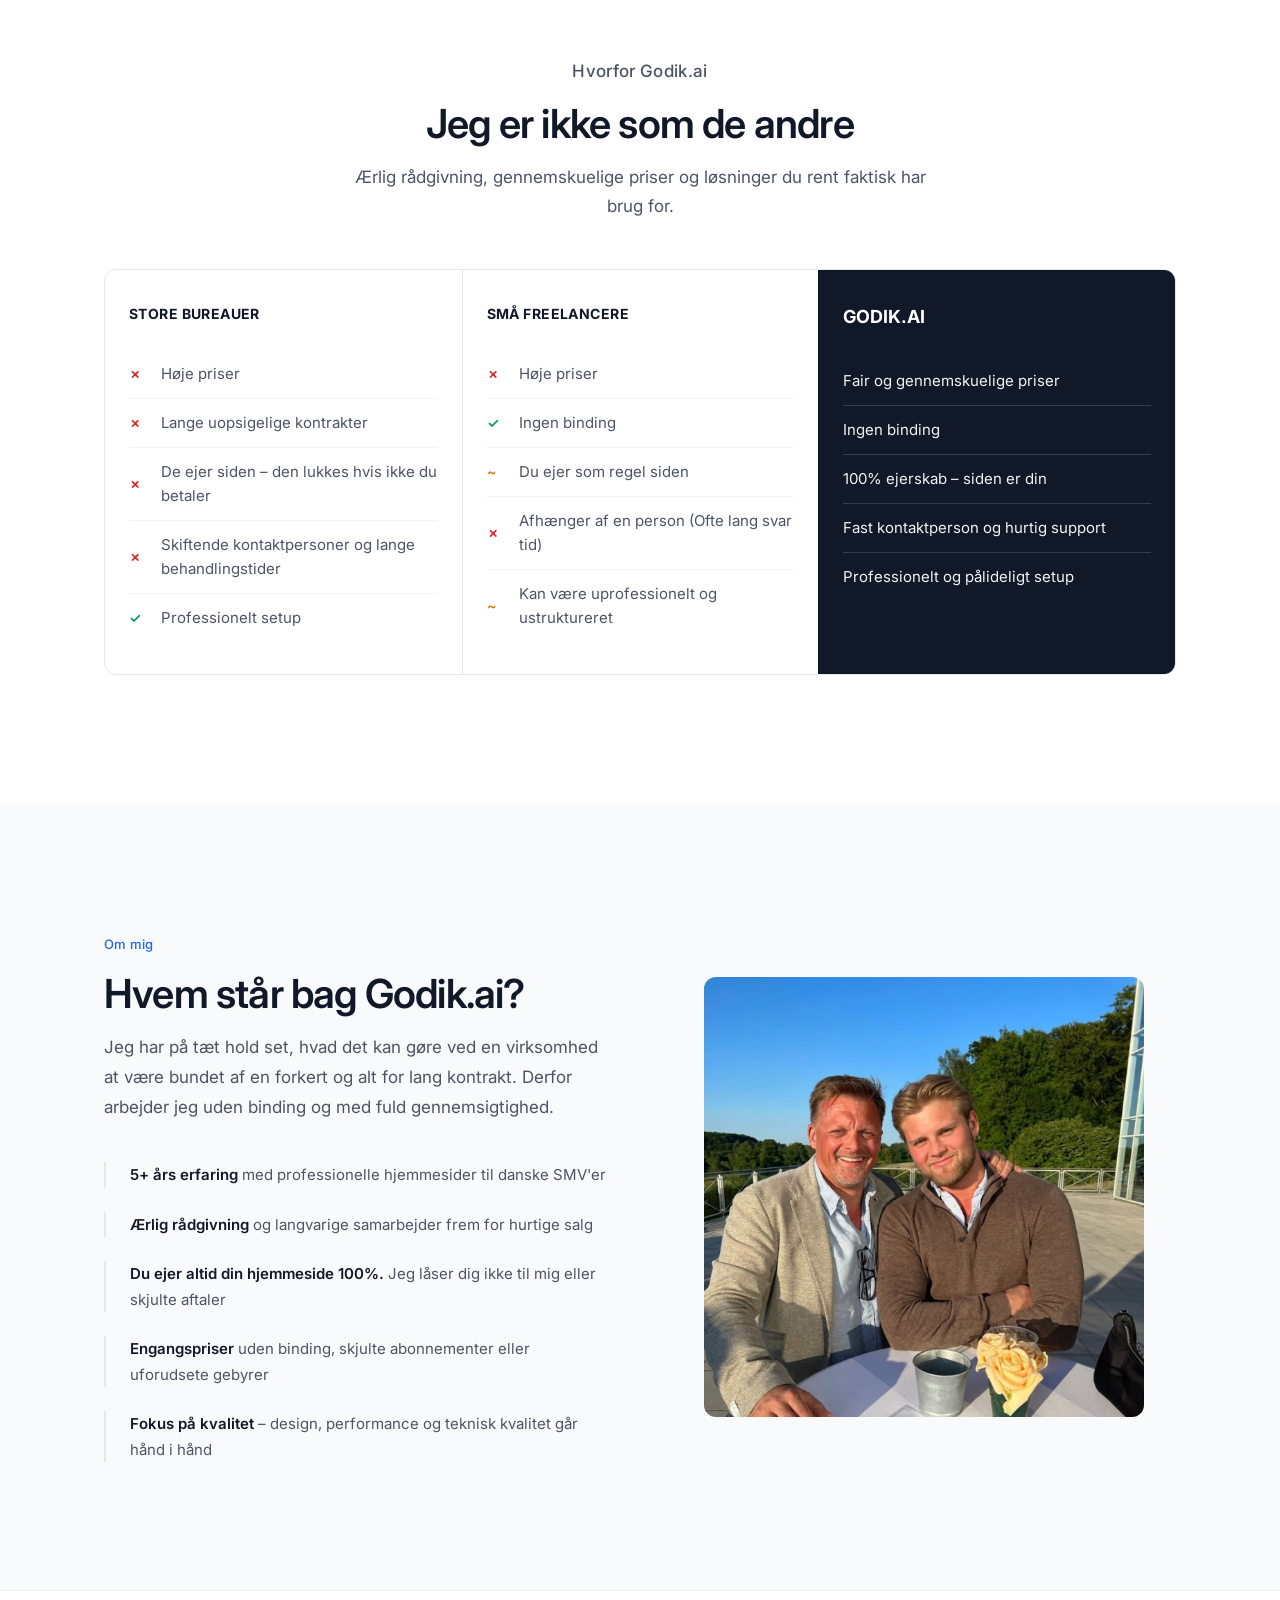
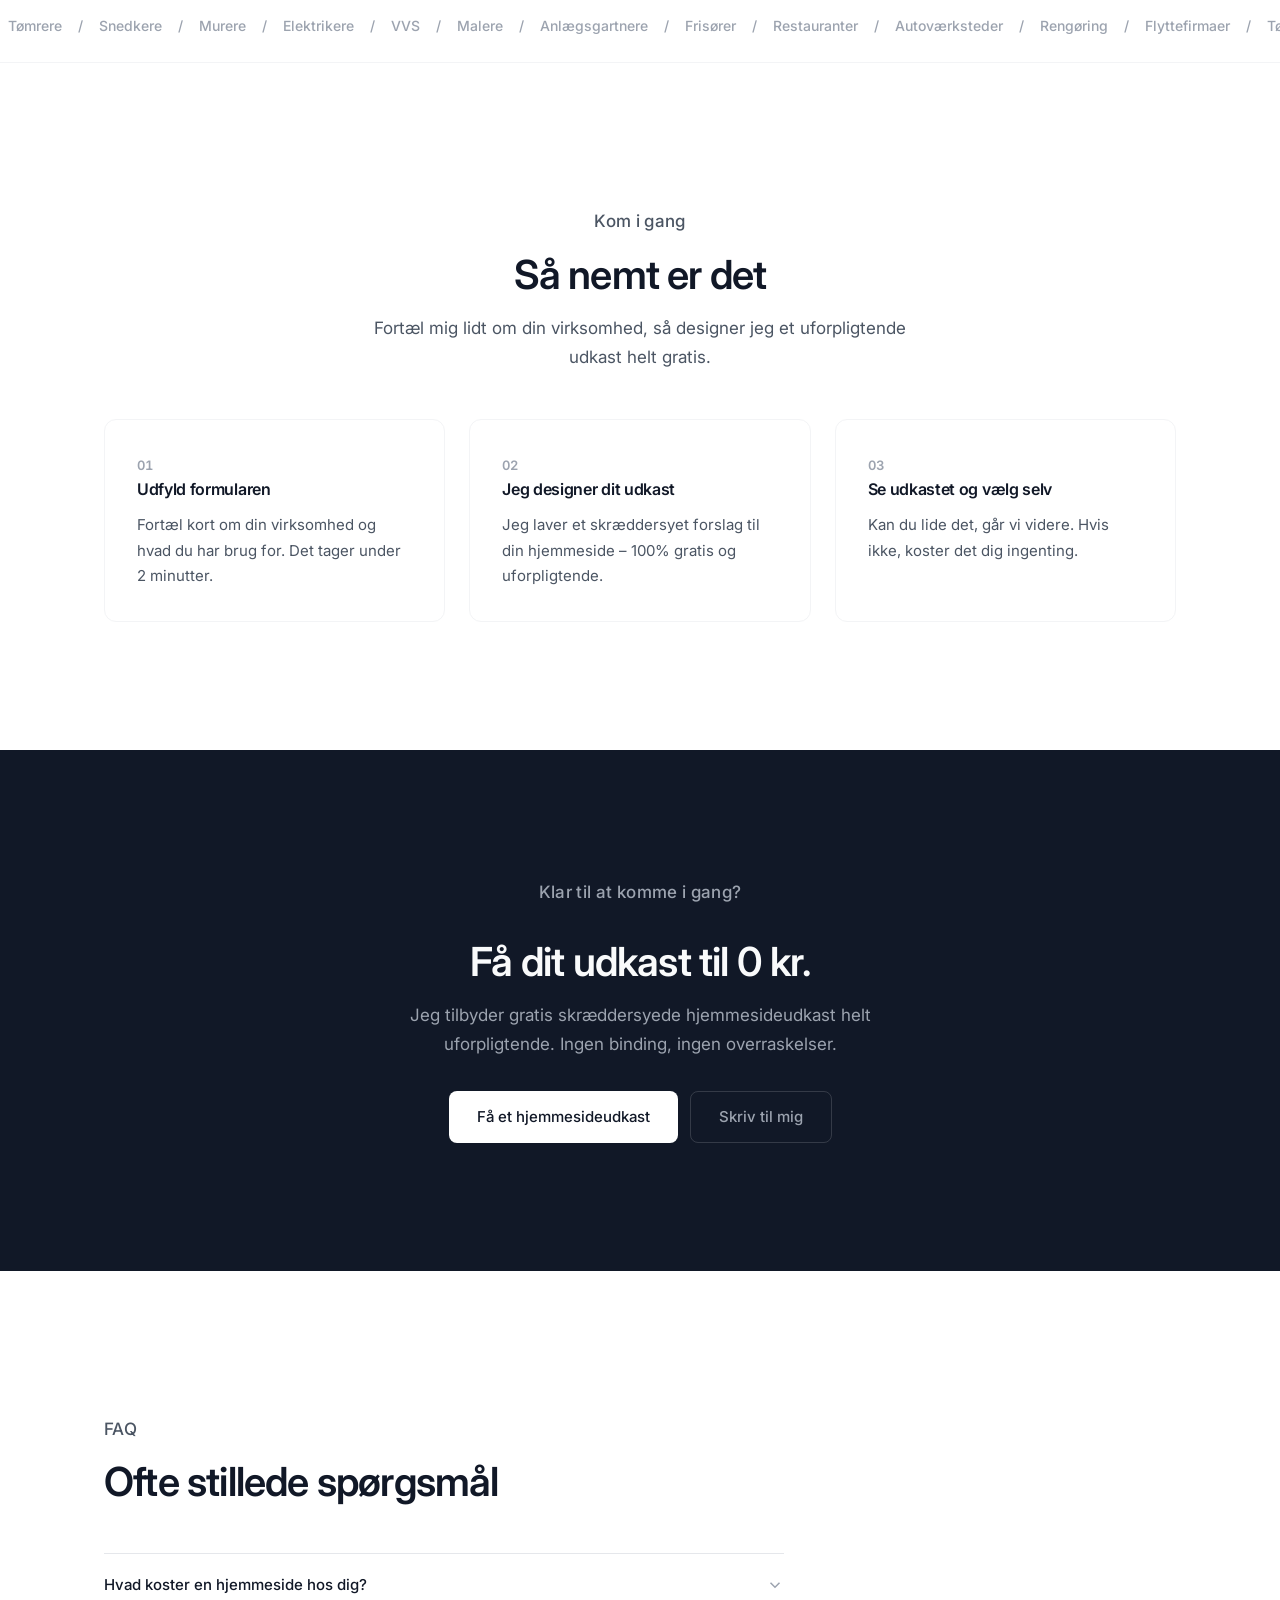
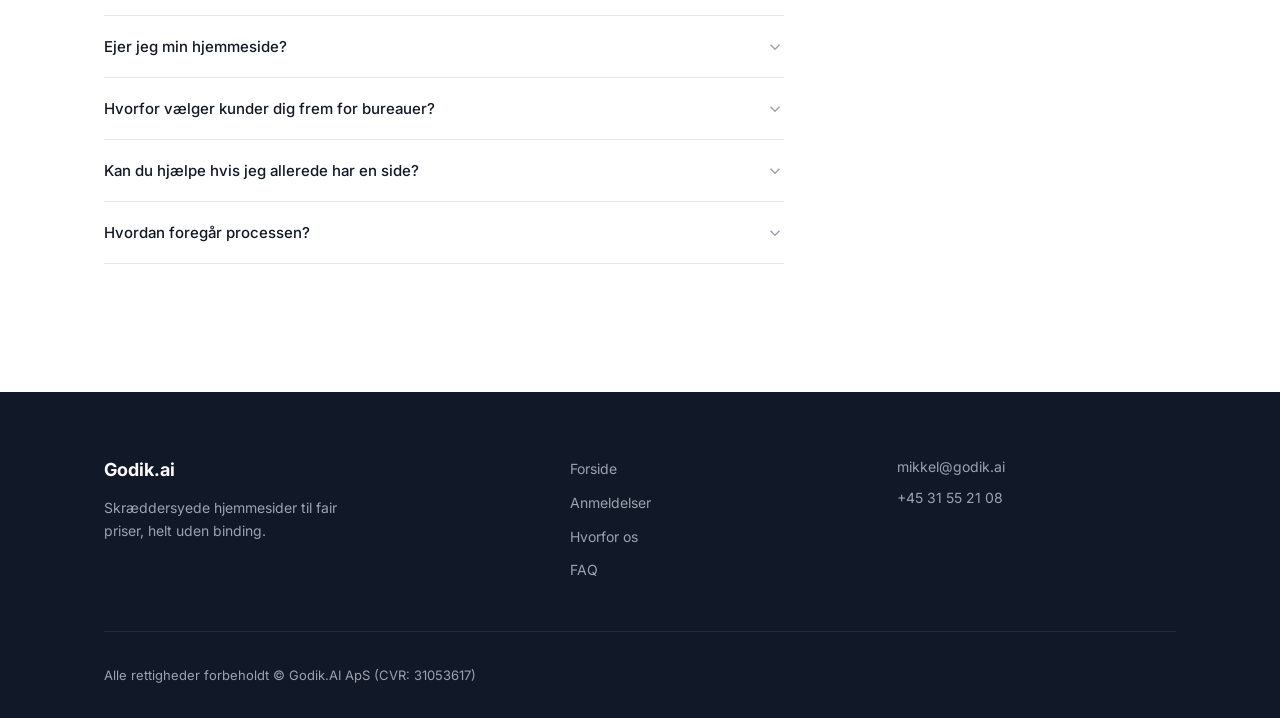
==== commit e45b9335: "Update footer copyright with CVR number Co-Authored-By: Claude Opus 4.6 (1M context) <noreply@anthro" ====
--- a/index.html
+++ b/index.html
@@ -589,7 +589,7 @@
       </div>
 
       <div class="footer__bottom">
-        <p>&copy; 2026 Godik.ai. Alle rettigheder forbeholdt.</p>
+        <p>Alle rettigheder forbeholdt &copy; Godik.AI ApS (CVR: 31053617)</p>
       </div>
     </div>
   </footer>
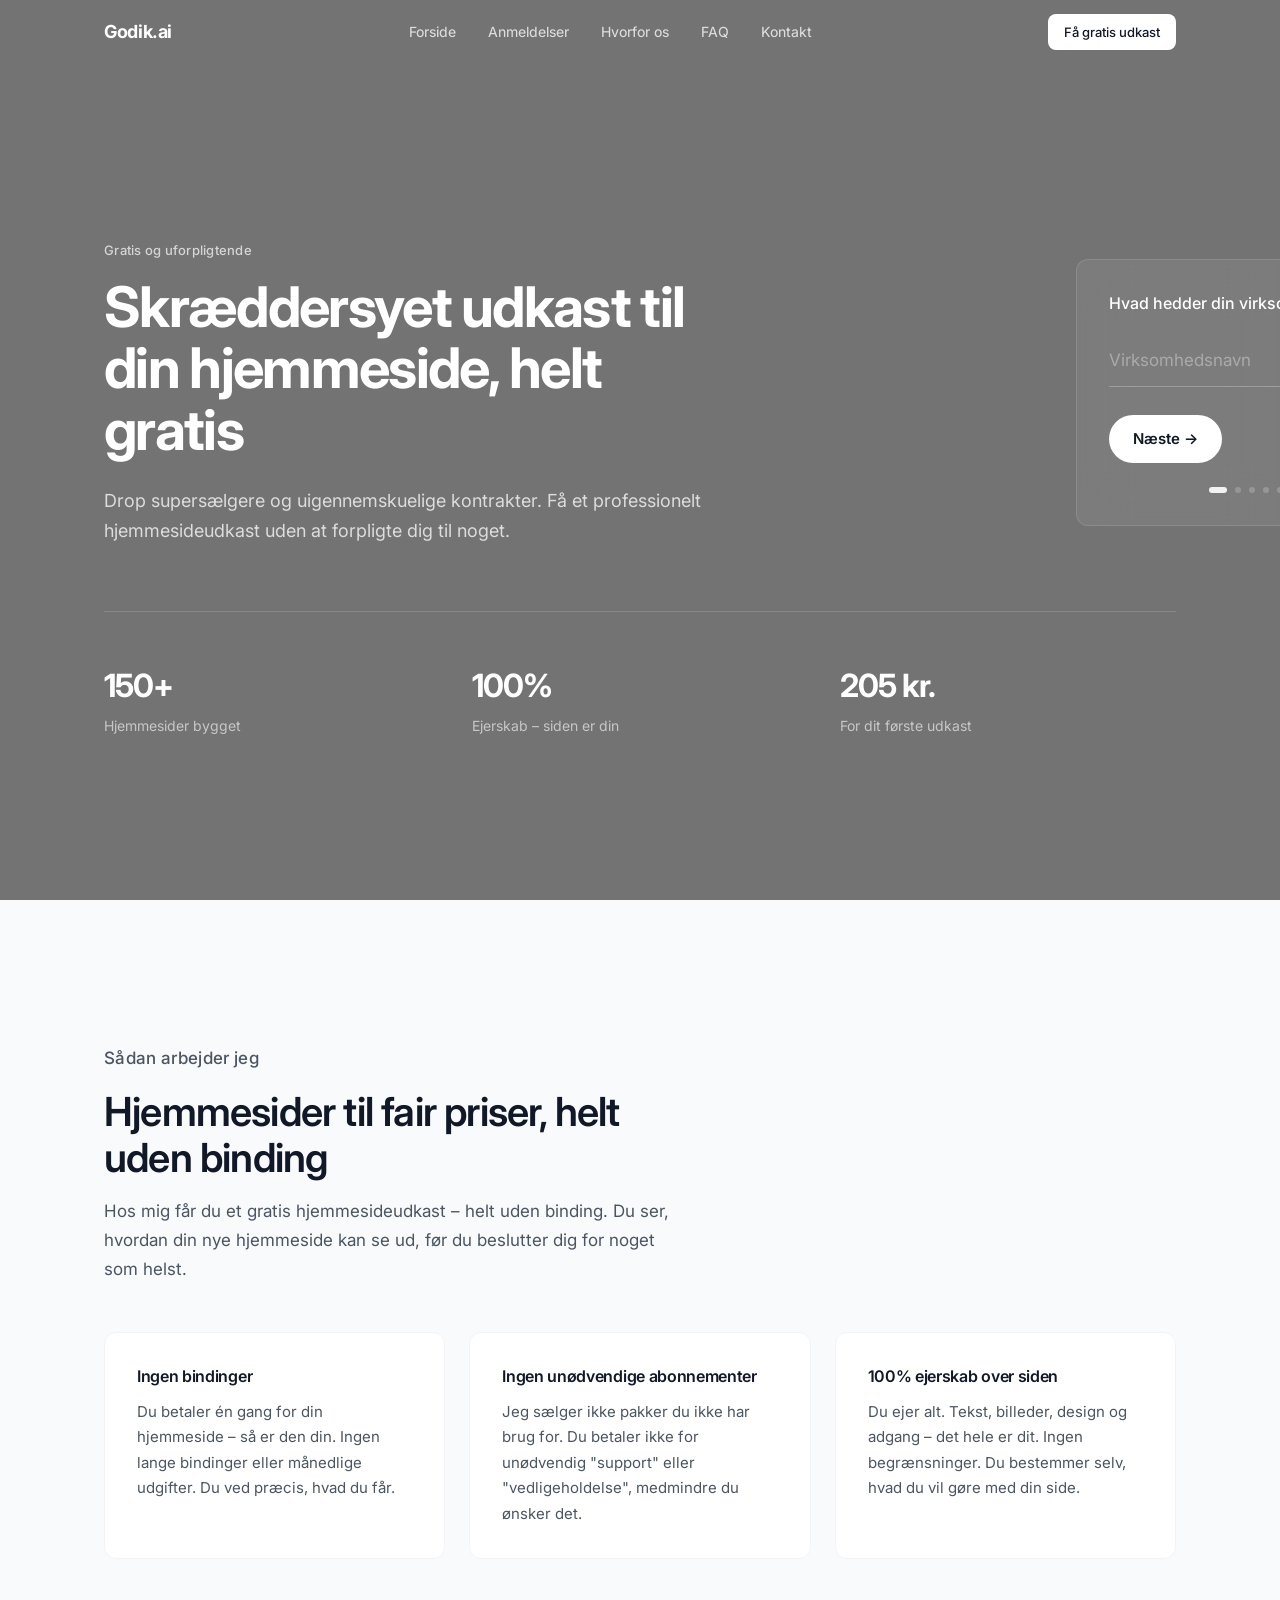
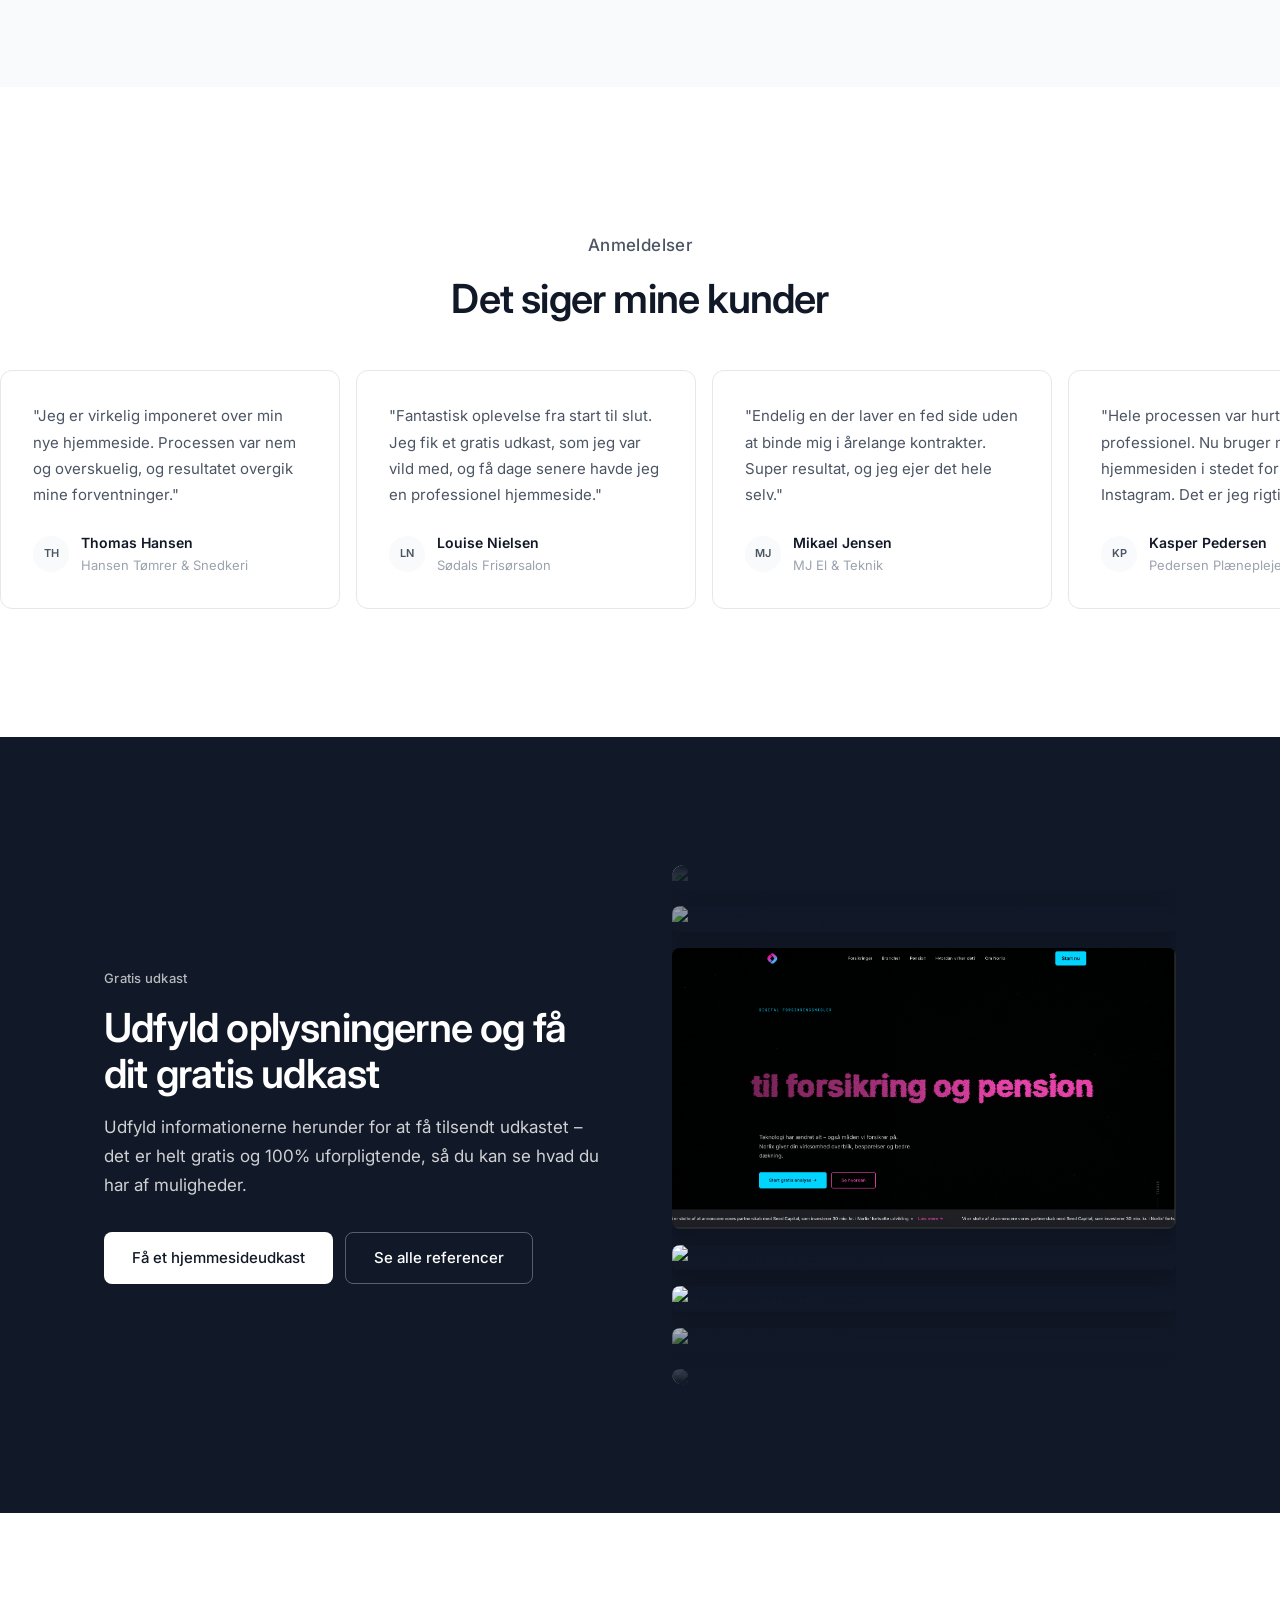
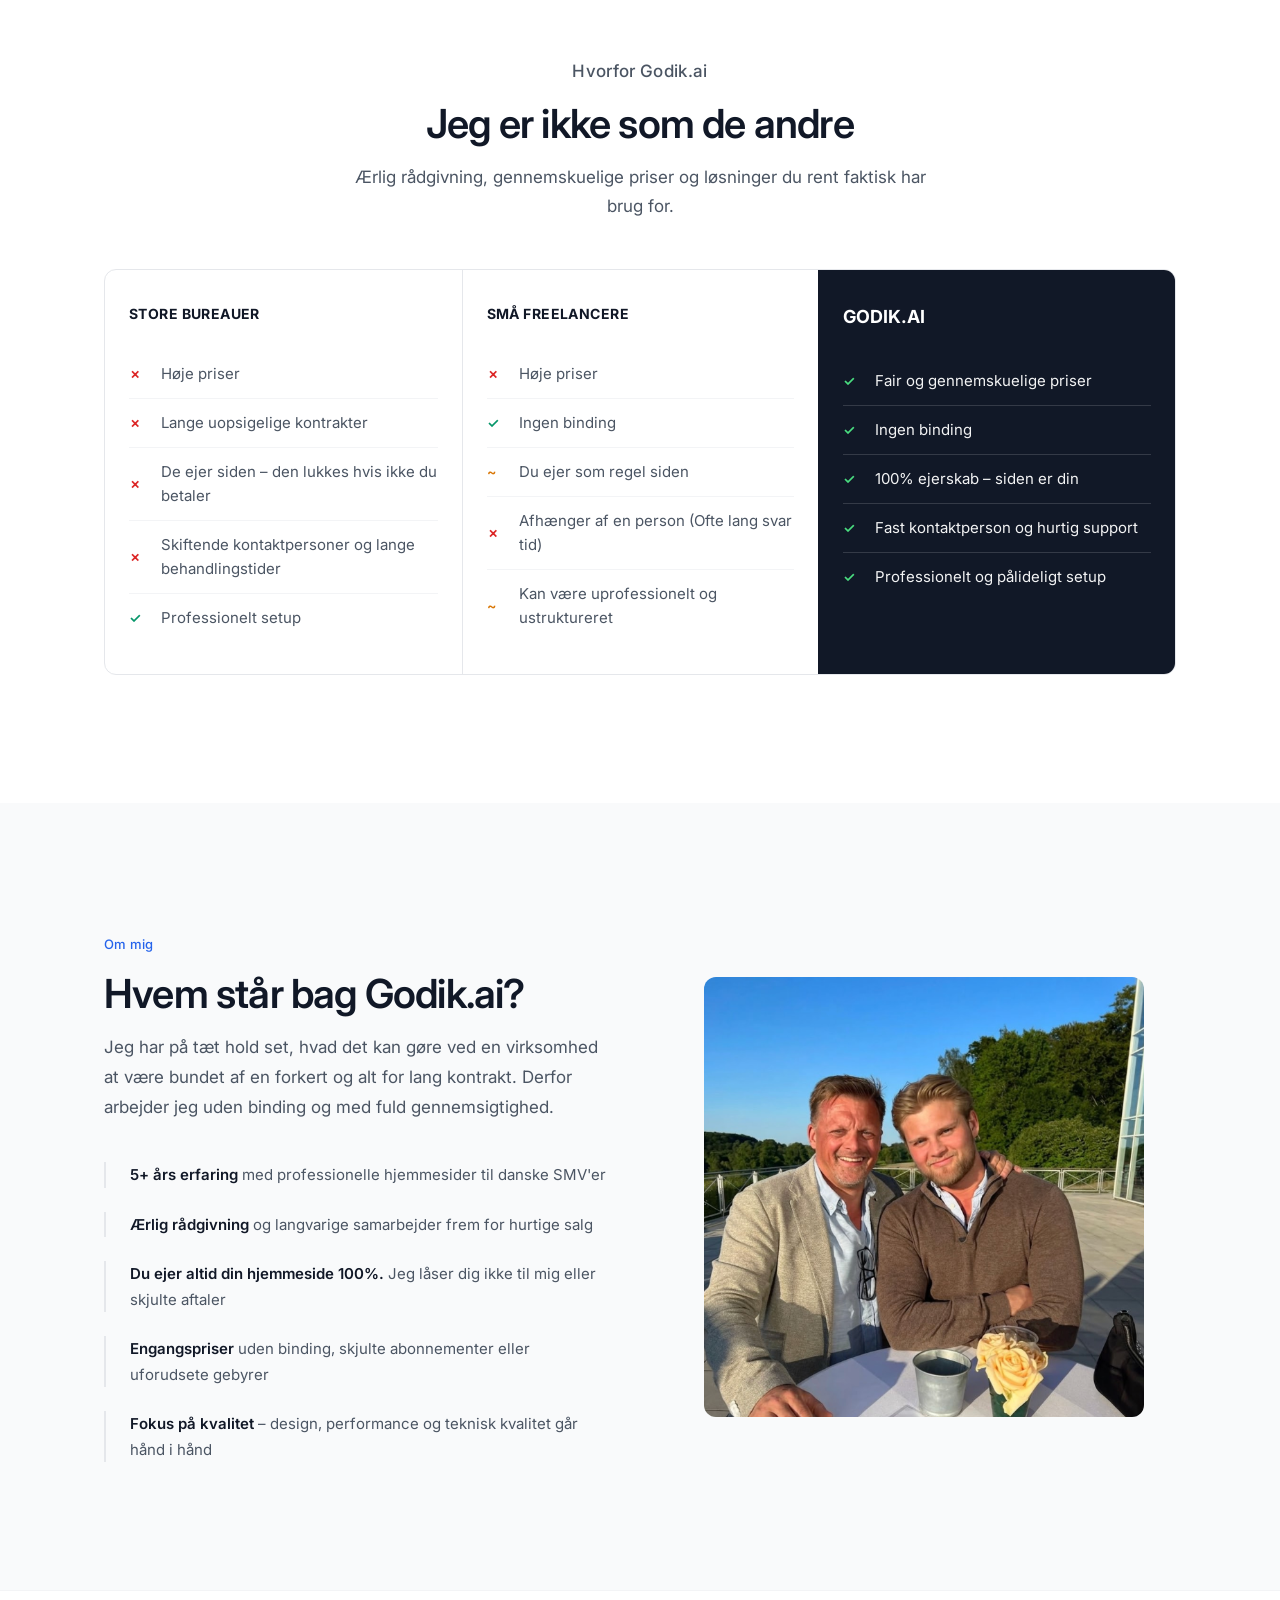
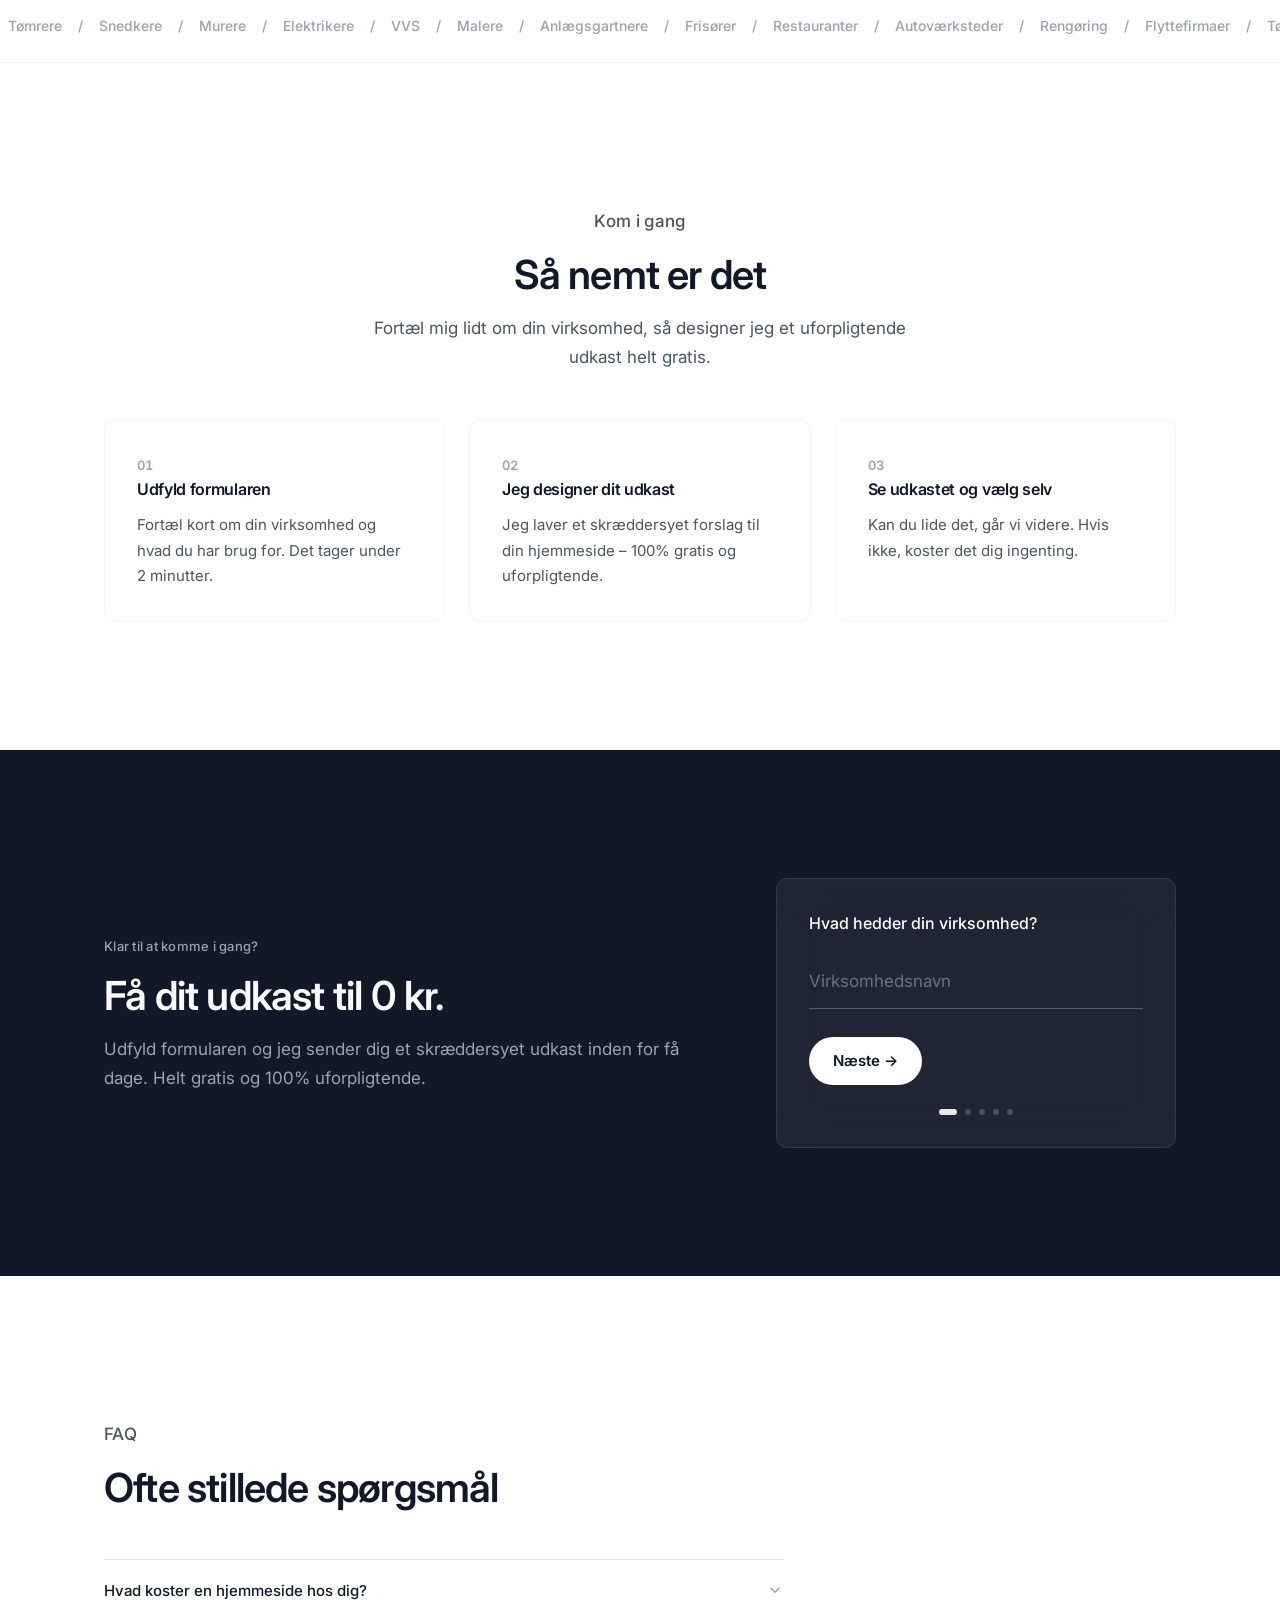
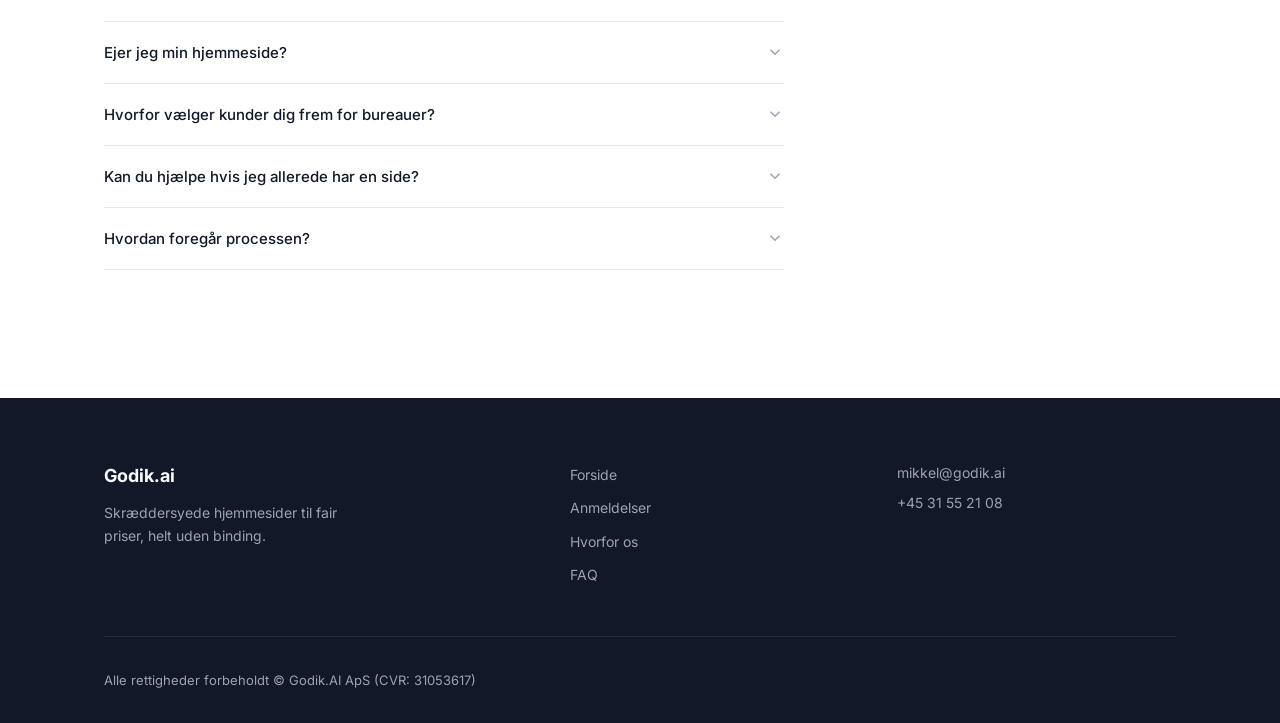
==== commit 2d9ed318: "Add checkmarks to Godik column, standalone form section + dedicated form page - All Godik.ai items n" ====
--- a/index.html
+++ b/index.html
@@ -43,7 +43,7 @@
         </ul>
       </nav>
 
-      <a href="#gratis-udkast" class="btn-primary header__cta">Få gratis udkast</a>
+      <a href="#kontakt" class="btn-primary header__cta">Få gratis udkast</a>
 
       <button class="header__hamburger" id="hamburger" aria-label="Åbn menu">
         <span></span>
@@ -58,7 +58,7 @@
         <li><a href="#konkurrenter">Hvorfor os</a></li>
         <li><a href="#faq">FAQ</a></li>
         <li><a href="#kontakt">Kontakt</a></li>
-        <li><a href="#gratis-udkast" class="btn-primary" style="width:100%;margin-top:var(--space-2);">Få gratis udkast</a></li>
+        <li><a href="#kontakt" class="btn-primary" style="width:100%;margin-top:var(--space-2);">Få gratis udkast</a></li>
       </ul>
     </div>
   </header>
@@ -373,11 +373,11 @@
           <div class="competitors__col competitors__col--accent reveal">
             <p class="competitors__label">Godik.ai</p>
             <ul>
-              <li class="competitors__item">Fair og gennemskuelige priser</li>
-              <li class="competitors__item">Ingen binding</li>
-              <li class="competitors__item">100% ejerskab – siden er din</li>
-              <li class="competitors__item">Fast kontaktperson og hurtig support</li>
-              <li class="competitors__item">Professionelt og pålideligt setup</li>
+              <li class="competitors__item competitors__item--positive">Fair og gennemskuelige priser</li>
+              <li class="competitors__item competitors__item--positive">Ingen binding</li>
+              <li class="competitors__item competitors__item--positive">100% ejerskab – siden er din</li>
+              <li class="competitors__item competitors__item--positive">Fast kontaktperson og hurtig support</li>
+              <li class="competitors__item competitors__item--positive">Professionelt og pålideligt setup</li>
             </ul>
           </div>
         </div>
@@ -484,17 +484,58 @@
       </div>
     </section>
 
-    <!-- FINAL CTA -->
-    <section class="final-cta" id="kontakt">
-      <div class="container">
-        <div class="final-cta__inner">
-          <p class="section-tag" style="color: var(--color-text-muted);">Klar til at komme i gang?</p>
-          <h2>Få dit udkast til 0 kr.</h2>
-          <p>Jeg tilbyder gratis skræddersyede hjemmesideudkast helt uforpligtende. Ingen binding, ingen overraskelser.</p>
-          <div class="final-cta__buttons">
-            <a href="#gratis-udkast" class="btn-primary btn--light">Få et hjemmesideudkast</a>
-            <a href="mailto:mikkel@godik.ai" class="btn-secondary btn-secondary--light">Skriv til mig</a>
-          </div>
+    <!-- FORMULAR SEKTION -->
+    <section class="form-section" id="kontakt">
+      <div class="container">
+        <div class="form-section__inner">
+          <div class="form-section__text">
+            <p class="section-tag" style="color: var(--color-text-muted);">Klar til at komme i gang?</p>
+            <h2>Få dit udkast til 0 kr.</h2>
+            <p>Udfyld formularen og jeg sender dig et skræddersyet udkast inden for få dage. Helt gratis og 100% uforpligtende.</p>
+          </div>
+
+          <form class="cta-form" id="cta-form">
+            <div class="cta-form__step active" data-step="1">
+              <label class="cta-form__label">Hvad hedder din virksomhed?</label>
+              <input type="text" class="cta-form__input" name="company" placeholder="Virksomhedsnavn" required>
+              <button type="button" class="cta-form__next">Næste &rarr;</button>
+            </div>
+            <div class="cta-form__step" data-step="2">
+              <label class="cta-form__label">Hvad har du brug for?</label>
+              <div class="cta-form__choices">
+                <button type="button" class="cta-form__choice" data-value="hjemmeside">Hjemmeside</button>
+                <button type="button" class="cta-form__choice" data-value="webshop">Webshop</button>
+              </div>
+            </div>
+            <div class="cta-form__step" data-step="3">
+              <label class="cta-form__label">Hvad hedder du?</label>
+              <input type="text" class="cta-form__input" name="name" placeholder="Dit navn" required>
+              <button type="button" class="cta-form__next">Næste &rarr;</button>
+            </div>
+            <div class="cta-form__step" data-step="4">
+              <label class="cta-form__label">Dit telefonnummer</label>
+              <input type="tel" class="cta-form__input" name="phone" placeholder="+45 XX XX XX XX" required>
+              <button type="button" class="cta-form__next">Næste &rarr;</button>
+            </div>
+            <div class="cta-form__step" data-step="5">
+              <label class="cta-form__label">Din email</label>
+              <input type="email" class="cta-form__input" name="email" placeholder="din@email.dk" required>
+              <button type="submit" class="cta-form__submit">Send mig et gratis udkast</button>
+            </div>
+            <div class="cta-form__step" data-step="done">
+              <div class="cta-form__success">
+                <svg width="32" height="32" viewBox="0 0 24 24" fill="none" stroke="#4ade80" stroke-width="2"><path d="M20 6L9 17l-5-5"/></svg>
+                <p>Tak! Jeg vender tilbage inden for 24 timer.</p>
+              </div>
+            </div>
+            <div class="cta-form__progress">
+              <span class="cta-form__dot active"></span>
+              <span class="cta-form__dot"></span>
+              <span class="cta-form__dot"></span>
+              <span class="cta-form__dot"></span>
+              <span class="cta-form__dot"></span>
+            </div>
+          </form>
         </div>
       </div>
     </section>
--- a/css/competitors.css
+++ b/css/competitors.css
@@ -51,6 +51,10 @@
   color: rgba(255, 255, 255, 0.95);
 }
 
+.competitors__col--accent .competitors__item--positive::before {
+  color: #4ade80;
+}
+
 .competitors__col--accent .competitors__item + .competitors__item {
   border-top-color: rgba(255, 255, 255, 0.15);
 }
--- a/css/footer.css
+++ b/css/footer.css
@@ -228,54 +228,176 @@
 
 
 /* ============================================
-   Final CTA
+   Form Section (standalone CTA form)
    ============================================ */
 
-.final-cta {
+.form-section {
   background: var(--color-bg-dark);
   padding: var(--section-py) 0;
 }
 
-.final-cta__inner {
-  max-width: 520px;
-  text-align: center;
-  margin: 0 auto;
-}
-
-.final-cta h2 {
+.form-section__inner {
+  display: grid;
+  grid-template-columns: 1fr 400px;
+  gap: var(--space-16);
+  align-items: center;
+}
+
+.form-section__text h2 {
   color: var(--color-text-light);
   margin-bottom: var(--space-4);
 }
 
-.final-cta p {
-  color: var(--color-text-muted);
-  margin-bottom: var(--space-8);
+.form-section__text p:not(.section-tag) {
+  color: var(--color-text-muted);
   font-size: 1.0625rem;
   line-height: 1.7;
 }
 
-.final-cta__buttons {
+/* CTA form – same style as hero form but on dark bg */
+.cta-form {
+  background: rgba(255, 255, 255, 0.06);
+  backdrop-filter: blur(20px);
+  -webkit-backdrop-filter: blur(20px);
+  border: 1px solid rgba(255, 255, 255, 0.1);
+  border-radius: var(--radius-lg);
+  padding: var(--space-8);
+  min-height: 220px;
+  display: flex;
+  flex-direction: column;
+  justify-content: space-between;
+}
+
+.cta-form__step {
+  display: none;
+  flex-direction: column;
+  gap: var(--space-5);
+  animation: formFadeIn 0.3s ease;
+}
+
+.cta-form__step.active { display: flex; }
+
+.cta-form__label {
+  font-size: 1rem;
+  font-weight: 500;
+  color: #fff;
+}
+
+.cta-form__input {
+  background: transparent;
+  border: none;
+  border-bottom: 1px solid rgba(255, 255, 255, 0.25);
+  color: #fff;
+  font-size: 1.0625rem;
+  font-family: inherit;
+  padding: var(--space-3) 0;
+  outline: none;
+  transition: border-color var(--transition);
+}
+
+.cta-form__input::placeholder { color: rgba(255, 255, 255, 0.35); }
+.cta-form__input:focus { border-bottom-color: rgba(255, 255, 255, 0.6); outline: none; box-shadow: none; }
+.cta-form__input:focus-visible { outline: none; box-shadow: none; }
+.cta-form__input--error { border-bottom-color: #ef4444; }
+
+.cta-form__error {
+  font-size: 0.8125rem;
+  color: #ef4444;
+  margin-top: -4px;
+}
+
+.cta-form__next,
+.cta-form__submit {
+  background: #fff;
+  color: var(--color-text);
+  border: none;
+  border-radius: var(--radius-full);
+  padding: var(--space-3) var(--space-6);
+  font-size: 0.9375rem;
+  font-weight: 600;
+  font-family: inherit;
+  cursor: pointer;
+  transition: opacity var(--transition), transform var(--transition);
+  align-self: flex-start;
+  margin-top: var(--space-2);
+}
+
+.cta-form__next:hover,
+.cta-form__submit:hover {
+  opacity: 0.9;
+  transform: translateY(-1px);
+}
+
+.cta-form__choices {
   display: flex;
   gap: var(--space-3);
+}
+
+.cta-form__choice {
+  flex: 1;
+  background: transparent;
+  border: 1px solid rgba(255, 255, 255, 0.25);
+  border-radius: var(--radius-full);
+  color: #fff;
+  font-size: 0.9375rem;
+  font-weight: 500;
+  font-family: inherit;
+  padding: var(--space-3) var(--space-4);
+  cursor: pointer;
+  transition: all var(--transition);
+  text-align: center;
+}
+
+.cta-form__choice:hover {
+  border-color: rgba(255, 255, 255, 0.5);
+  background: rgba(255, 255, 255, 0.06);
+}
+
+.cta-form__choice.selected {
+  background: #fff;
+  color: var(--color-text);
+  border-color: #fff;
+}
+
+.cta-form__success {
+  display: flex;
+  flex-direction: column;
+  align-items: center;
+  gap: var(--space-4);
+  text-align: center;
+  padding: var(--space-6) 0;
+}
+
+.cta-form__success p { color: rgba(255, 255, 255, 0.9); }
+
+.cta-form__progress {
+  display: flex;
+  gap: var(--space-2);
   justify-content: center;
-  flex-wrap: wrap;
-}
-
-.btn--light {
-  background: white;
-  color: var(--color-text);
-}
-
-.btn--light:hover {
-  opacity: 0.9;
-}
-
-.btn-secondary--light {
-  border-color: rgba(255, 255, 255, 0.15);
-  color: var(--color-text-muted);
-}
-
-.btn-secondary--light:hover {
-  border-color: rgba(255, 255, 255, 0.4);
-  color: var(--color-text-light);
-}
+  margin-top: var(--space-6);
+}
+
+.cta-form__dot {
+  width: 6px;
+  height: 6px;
+  border-radius: 50%;
+  background: rgba(255, 255, 255, 0.2);
+  transition: all var(--transition);
+}
+
+.cta-form__dot.active {
+  background: rgba(255, 255, 255, 0.9);
+  width: 18px;
+  border-radius: 3px;
+}
+
+.cta-form__dot.done { background: rgba(255, 255, 255, 0.5); }
+
+@media (max-width: 810px) {
+  .form-section__inner {
+    grid-template-columns: 1fr;
+    gap: var(--space-8);
+  }
+
+  .cta-form { max-width: 400px; }
+}
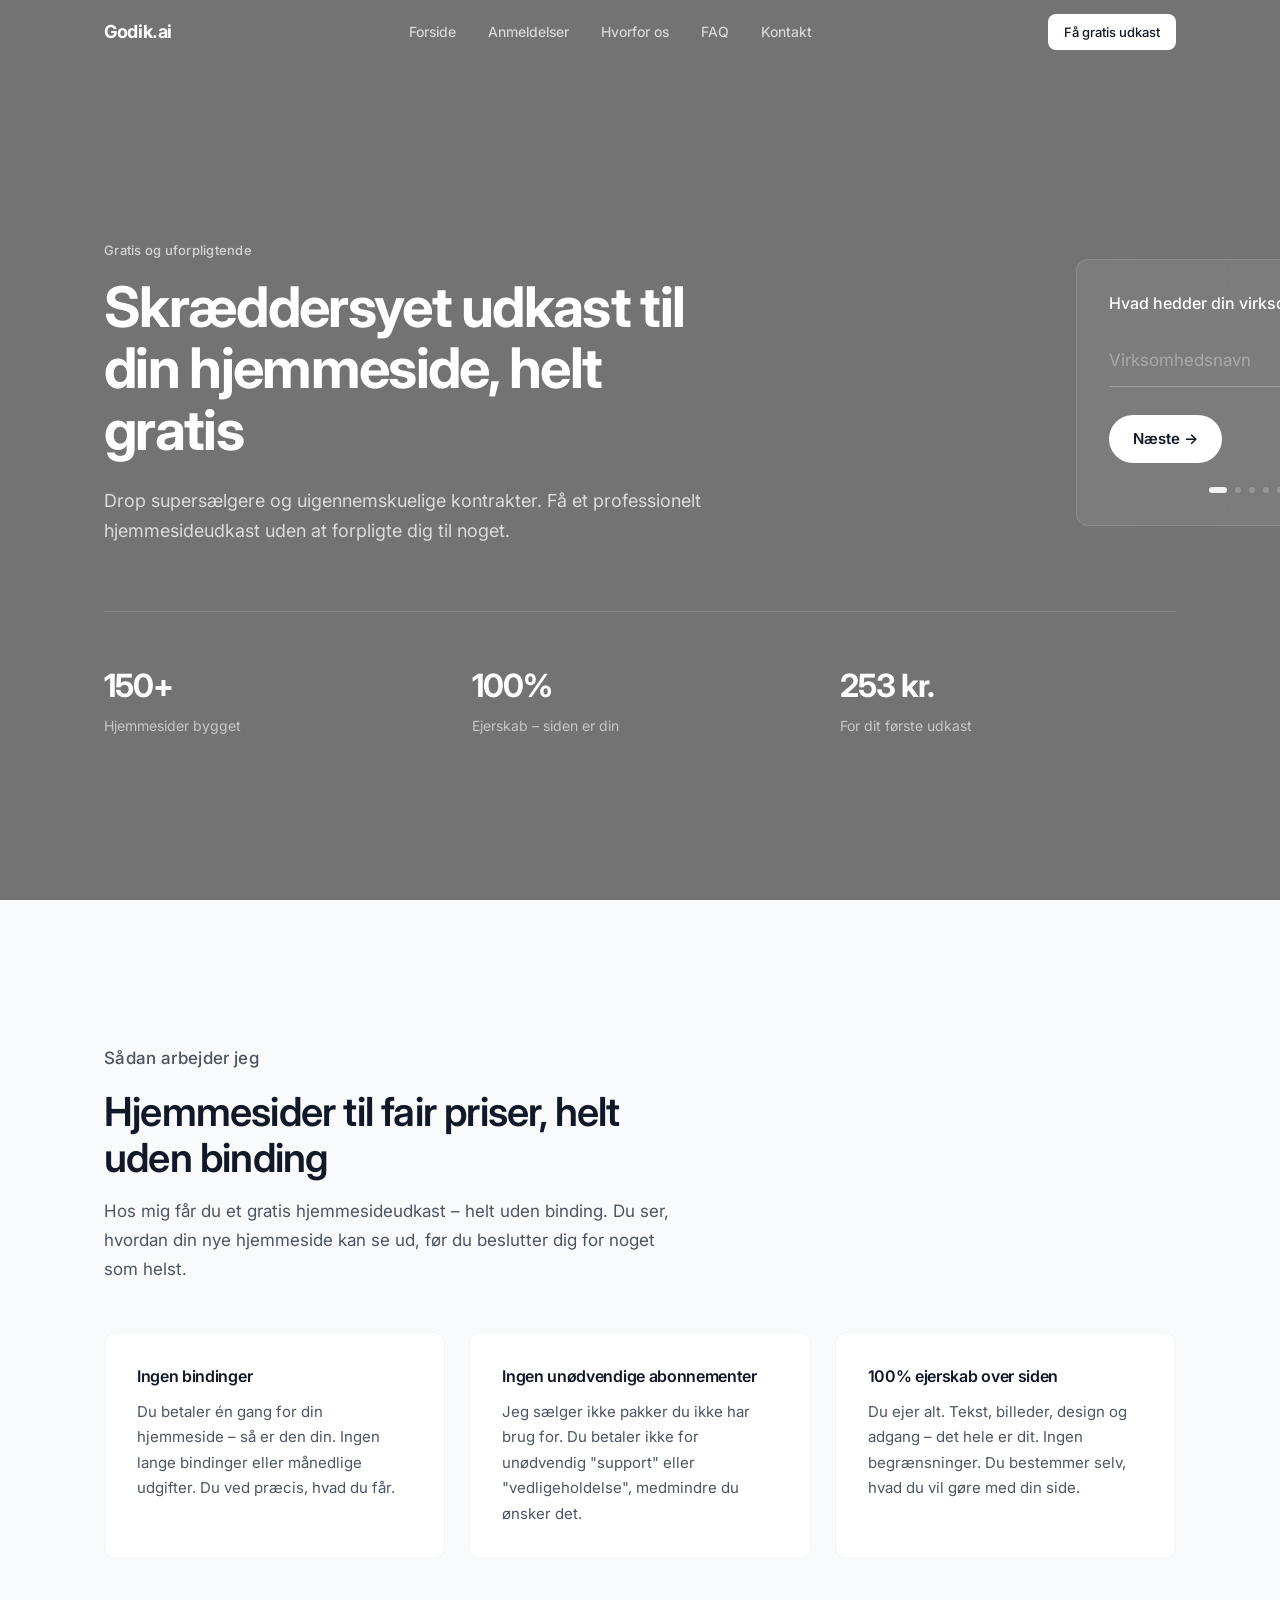
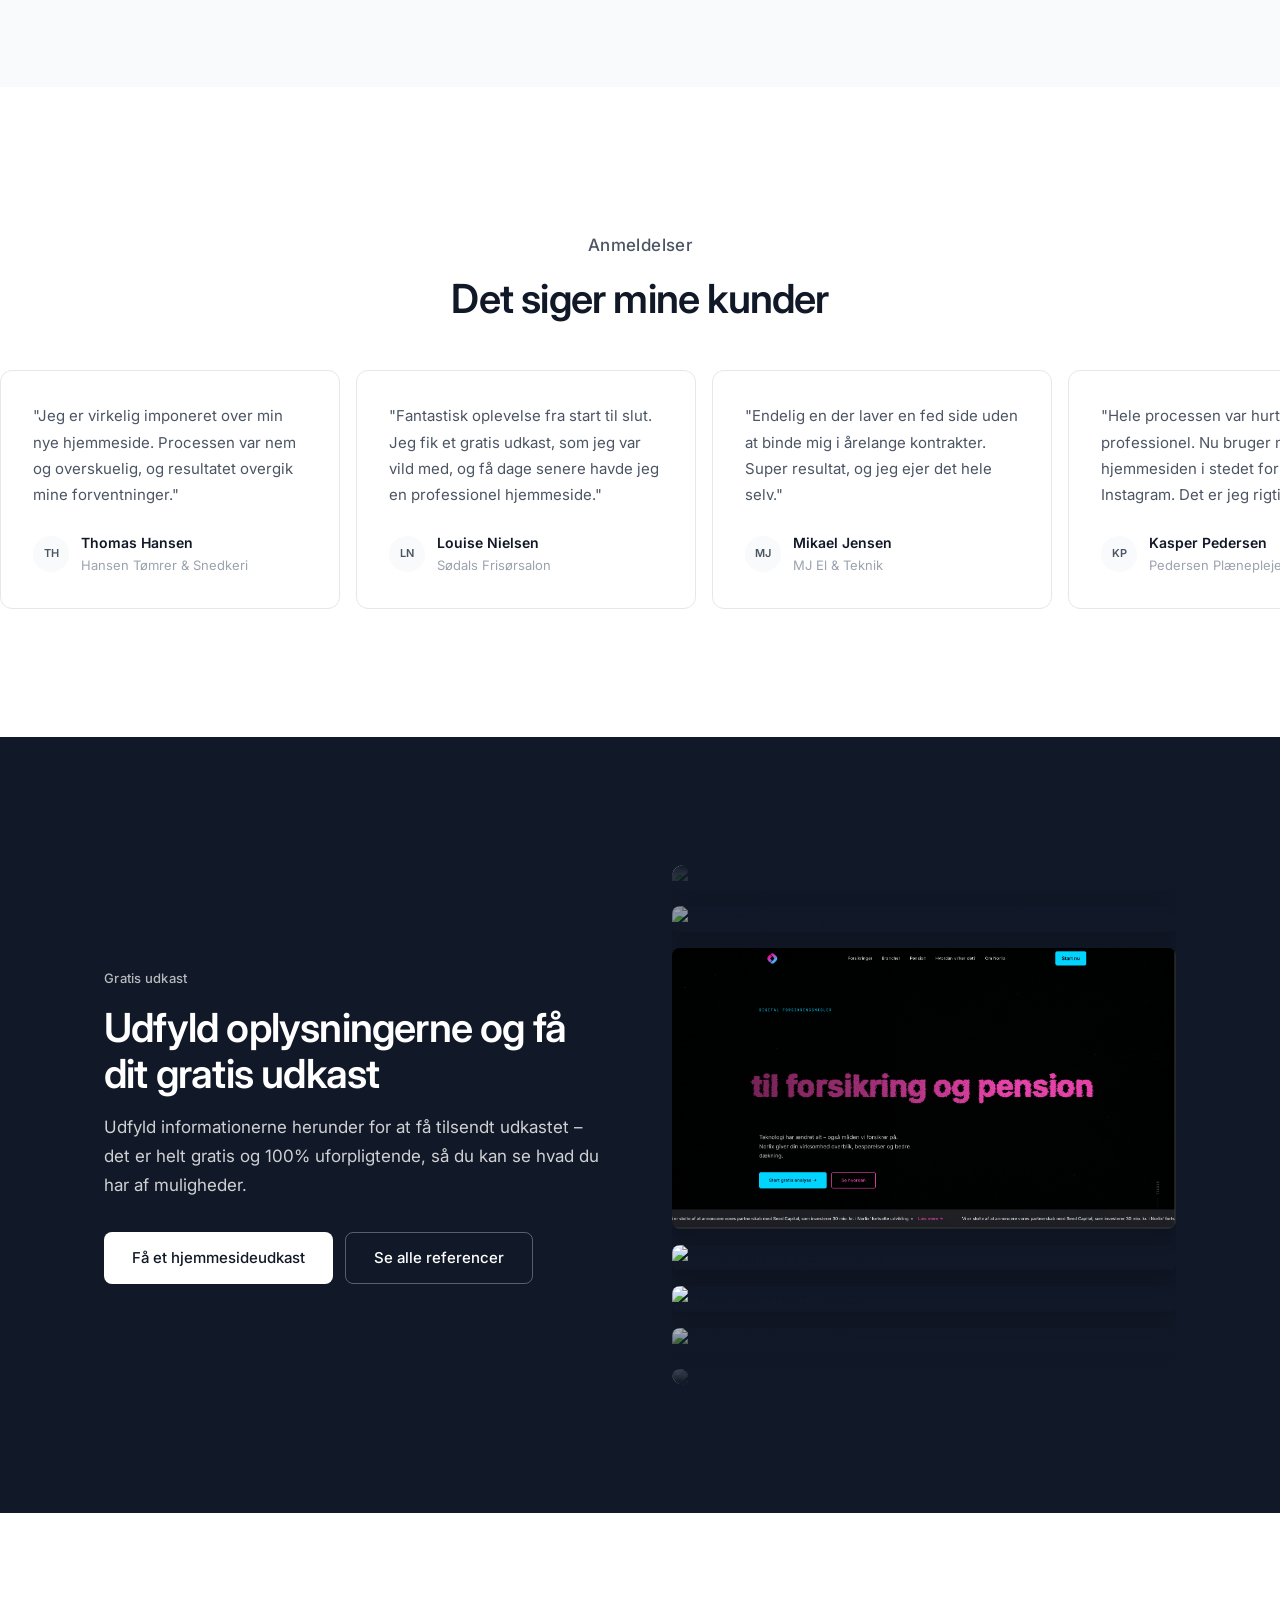
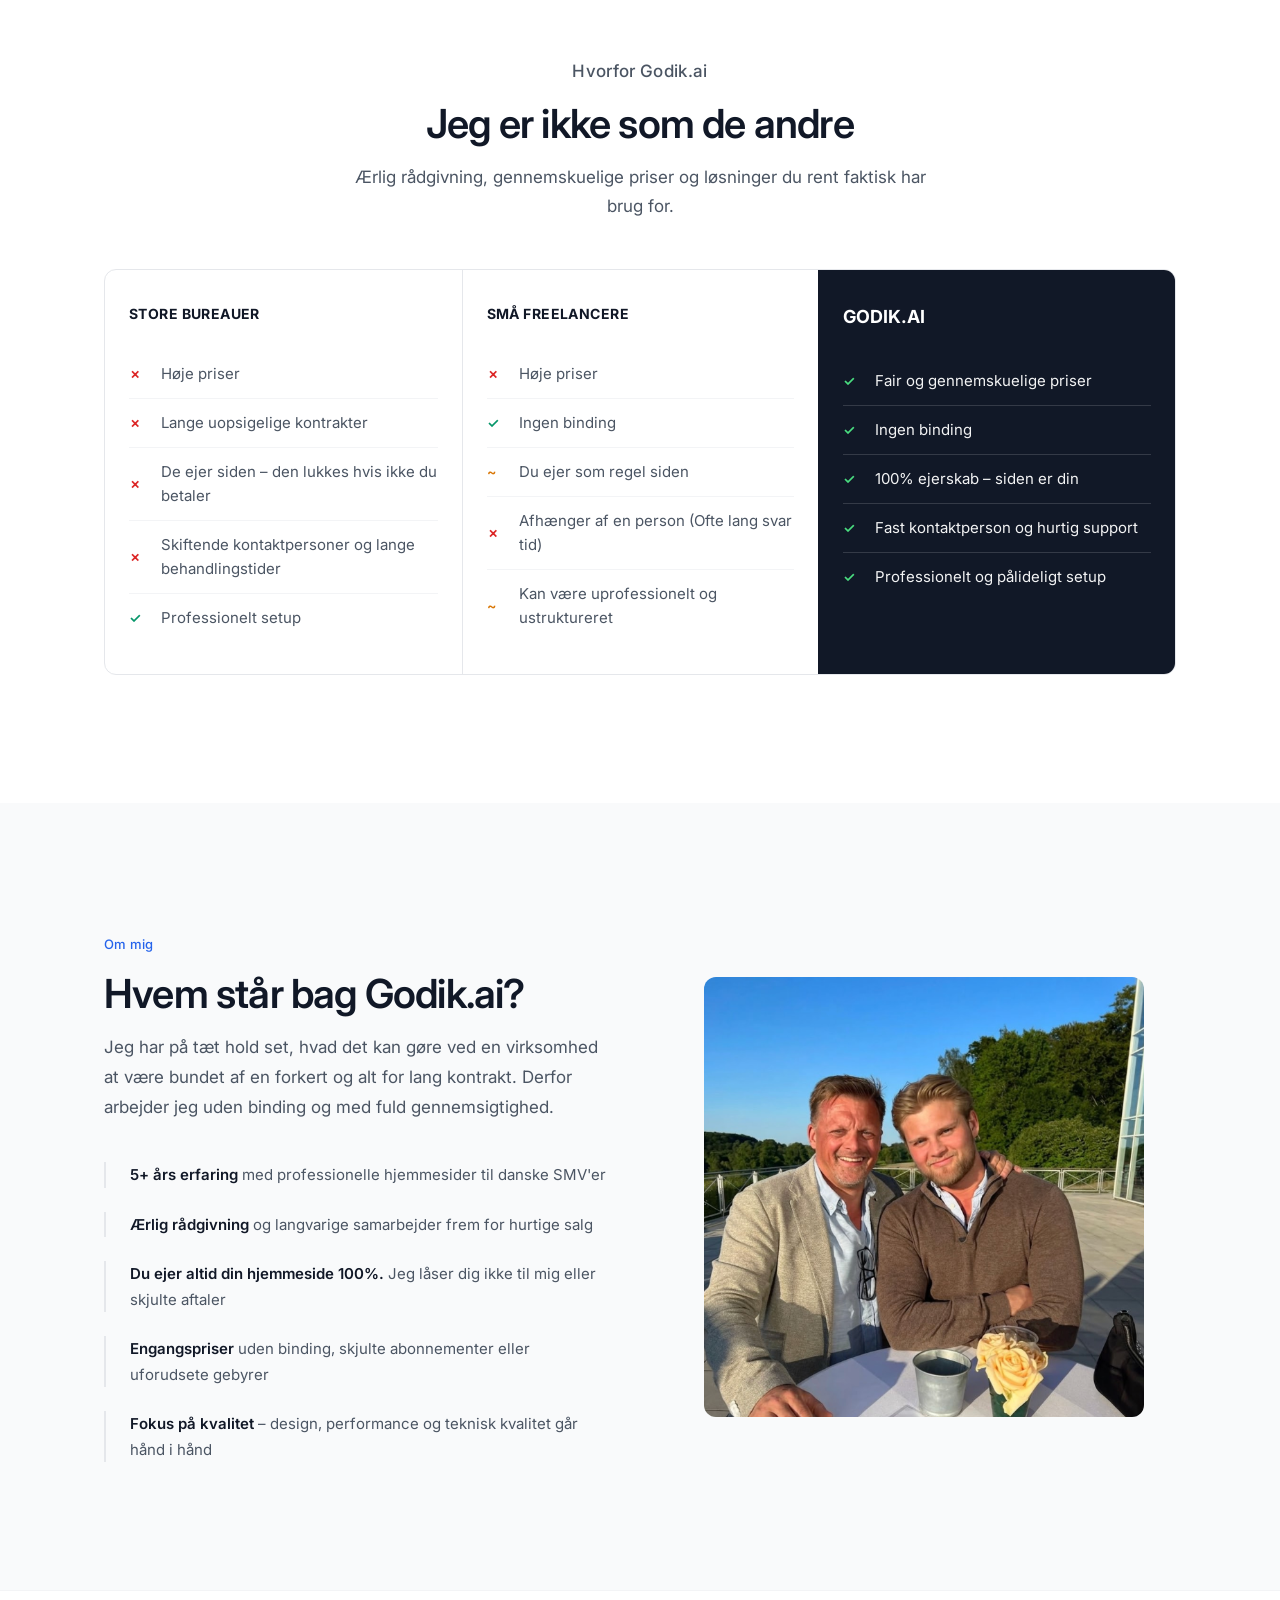
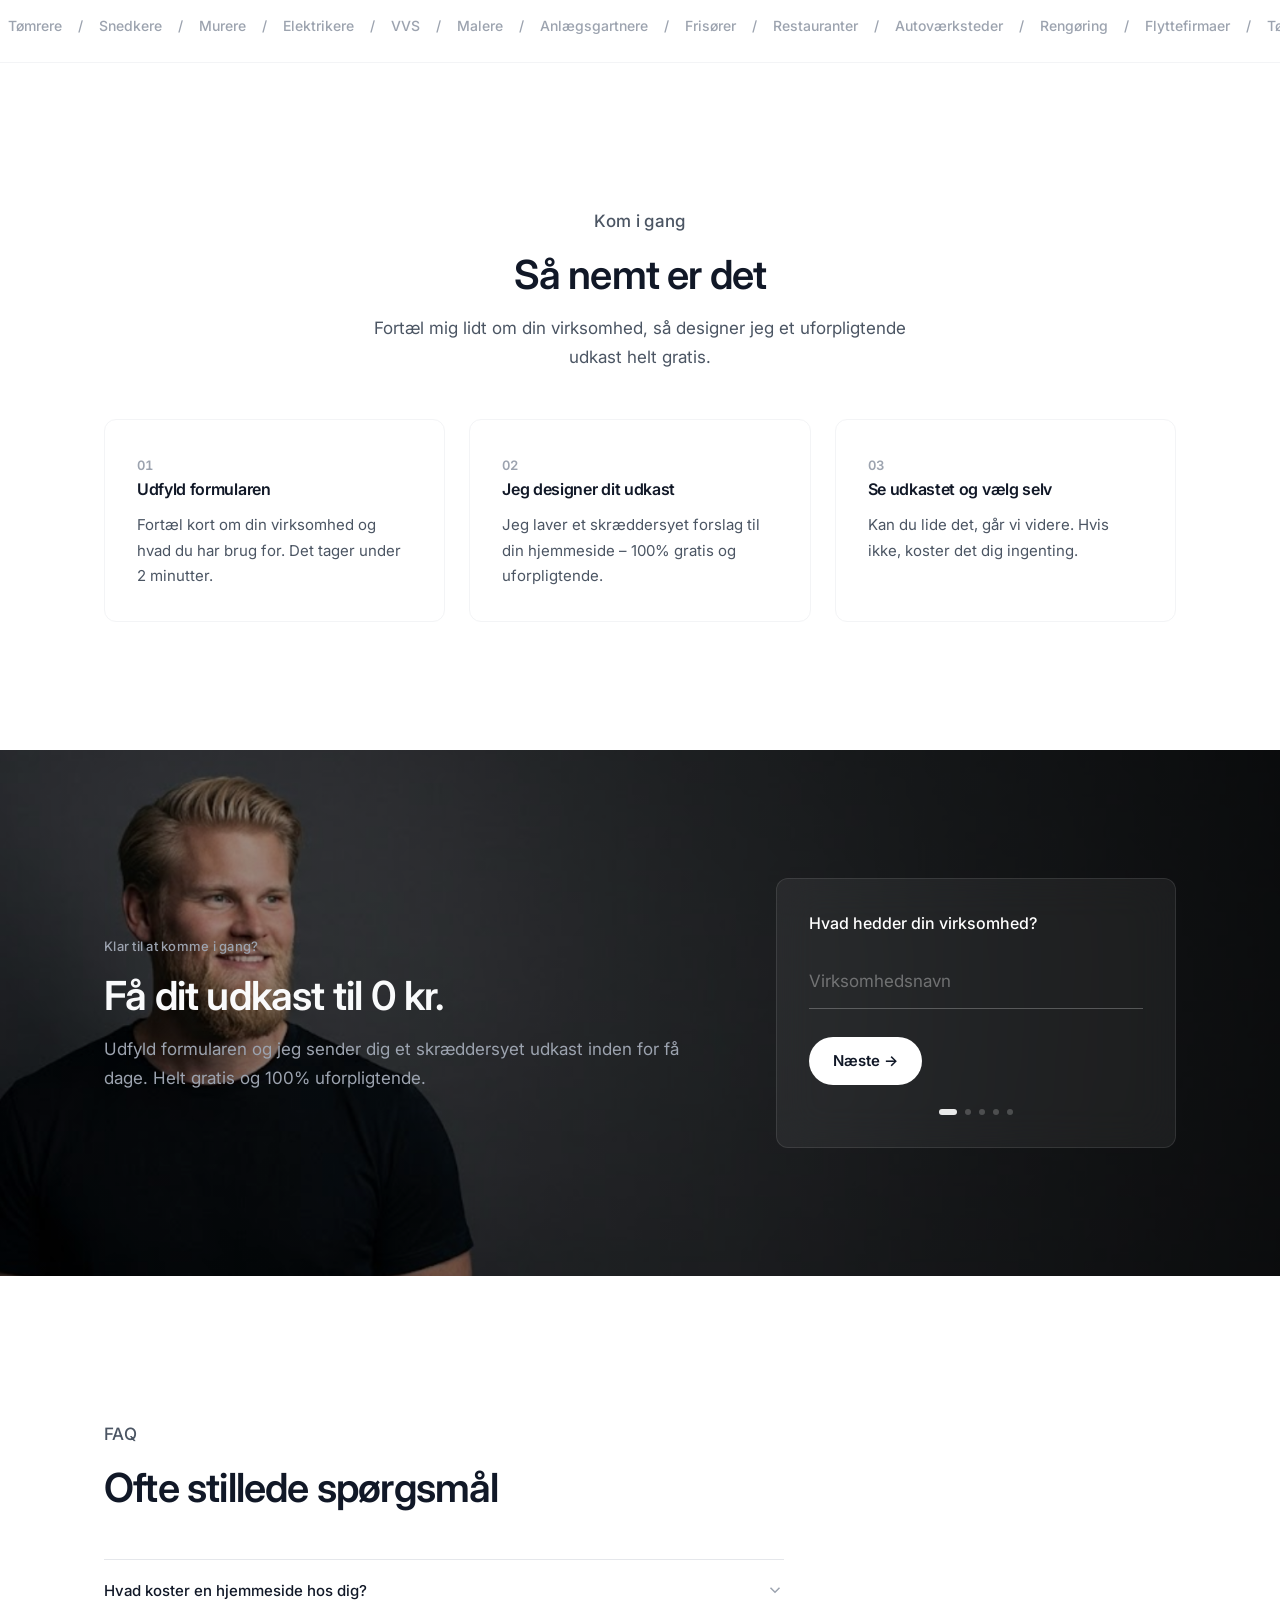
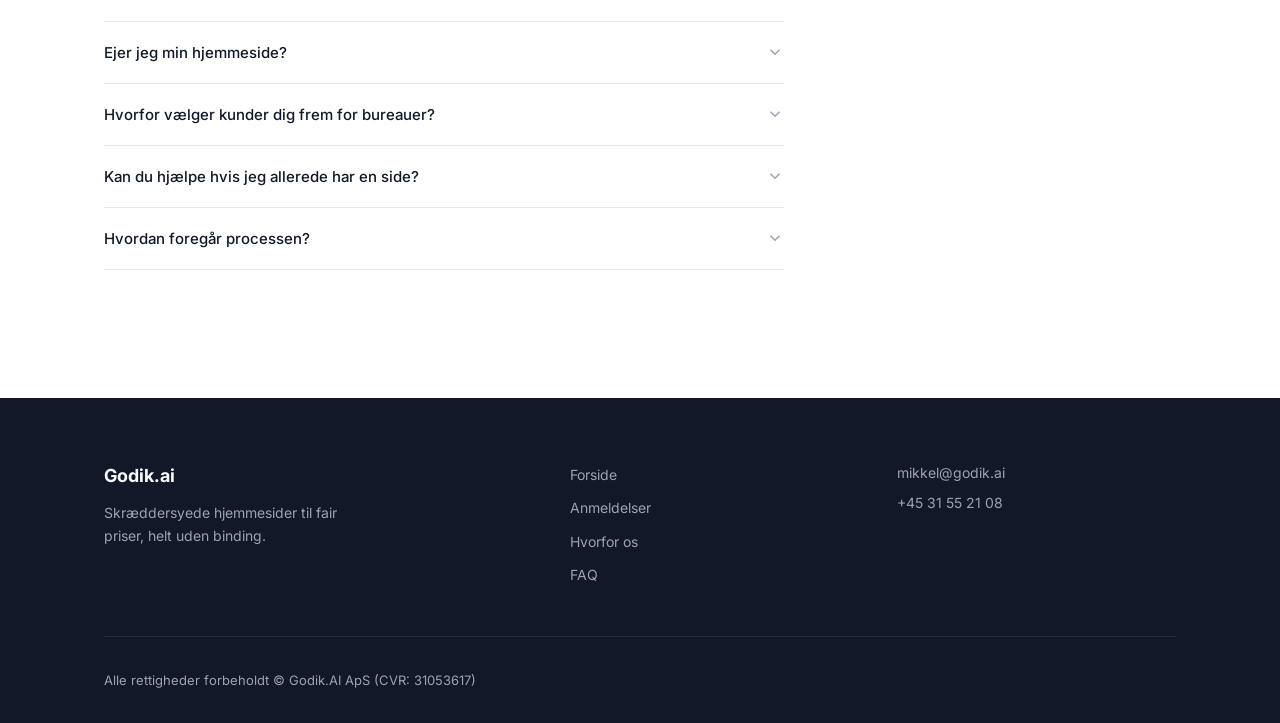
==== commit 18c8db90: "Add portrait photo as form section background Co-Authored-By: Claude Opus 4.6 (1M context) <noreply@" ====
--- a/index.html
+++ b/index.html
@@ -486,6 +486,7 @@
 
     <!-- FORMULAR SEKTION -->
     <section class="form-section" id="kontakt">
+      <div class="form-section__bg"></div>
       <div class="container">
         <div class="form-section__inner">
           <div class="form-section__text">
--- a/css/footer.css
+++ b/css/footer.css
@@ -234,6 +234,29 @@
 .form-section {
   background: var(--color-bg-dark);
   padding: var(--section-py) 0;
+  position: relative;
+  overflow: hidden;
+}
+
+.form-section__bg {
+  position: absolute;
+  inset: 0;
+  background-image: url('../Skærmbillede 2026-03-21 kl. 01.16.52.png');
+  background-size: cover;
+  background-position: left center;
+  z-index: 0;
+}
+
+.form-section__bg::after {
+  content: '';
+  position: absolute;
+  inset: 0;
+  background: linear-gradient(to right, rgba(0,0,0,0.3) 0%, rgba(0,0,0,0.5) 50%, rgba(0,0,0,0.7) 100%);
+}
+
+.form-section > .container {
+  position: relative;
+  z-index: 1;
 }
 
 .form-section__inner {
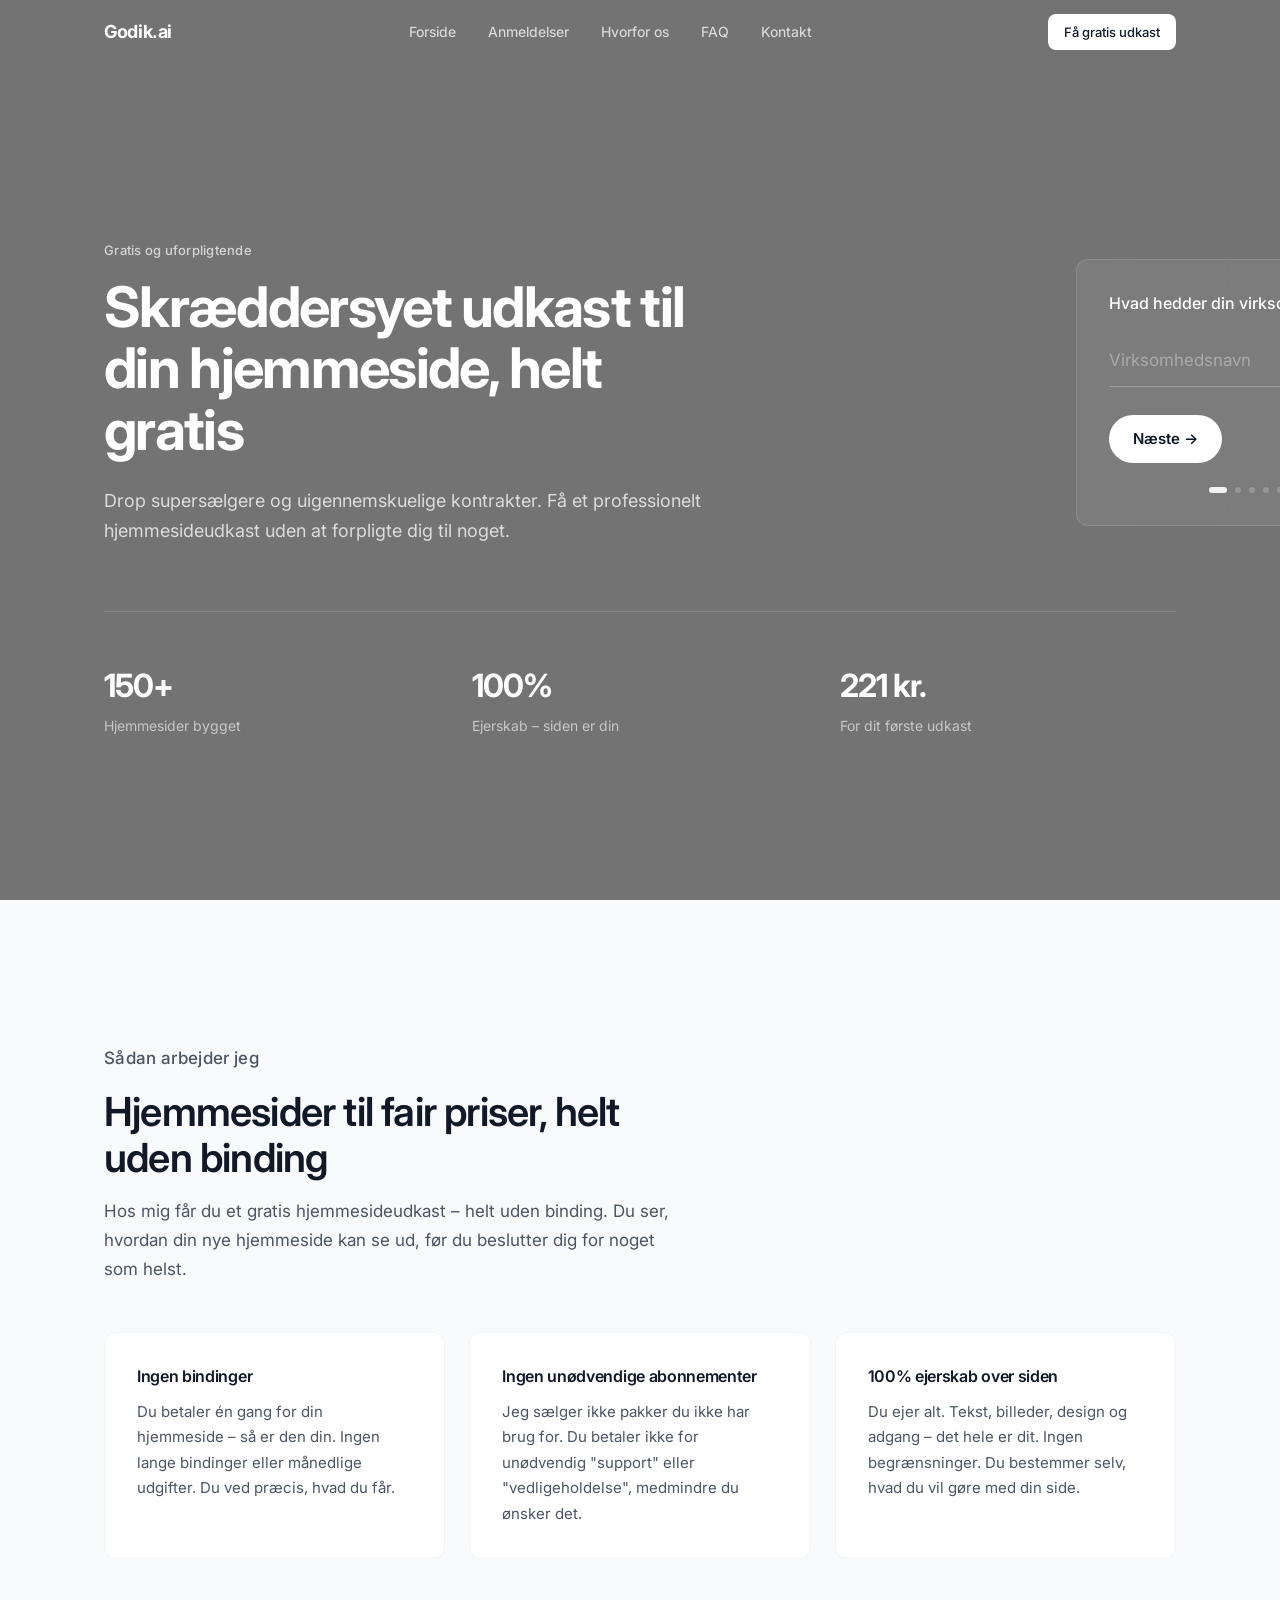
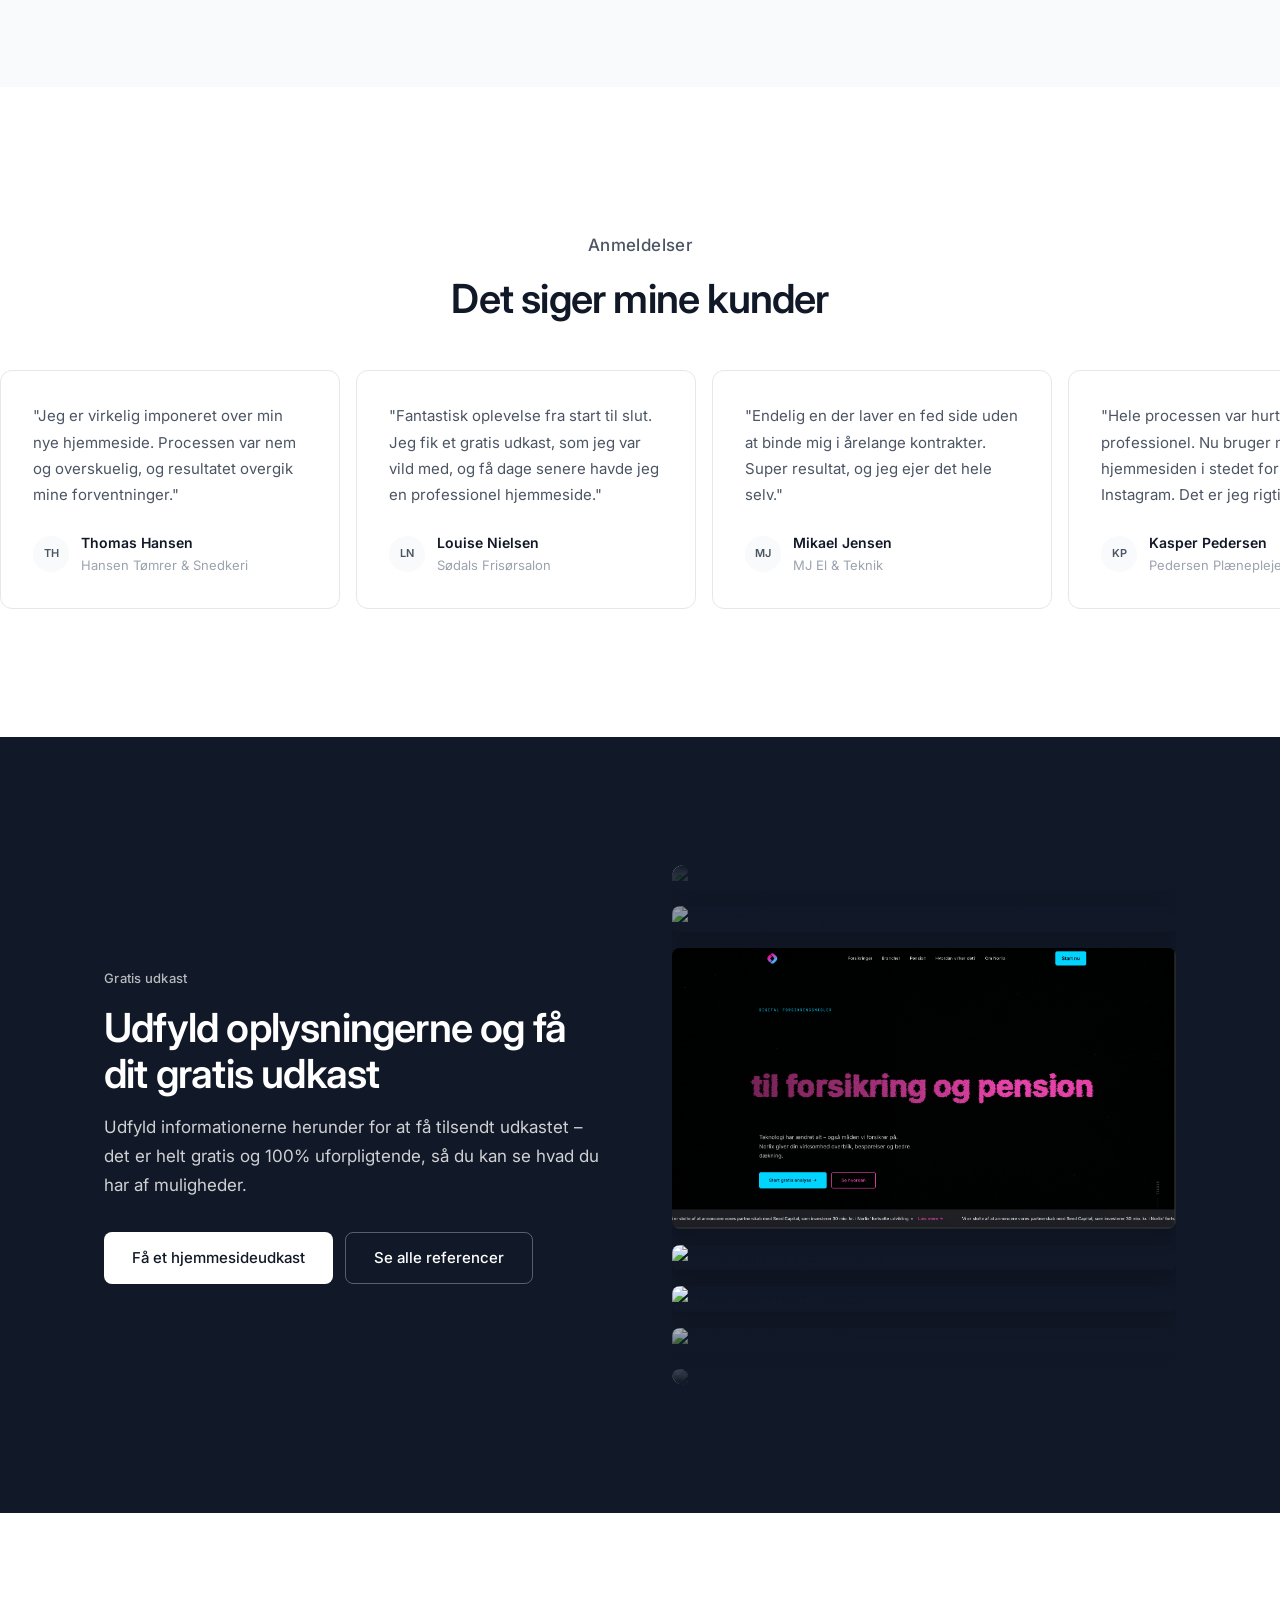
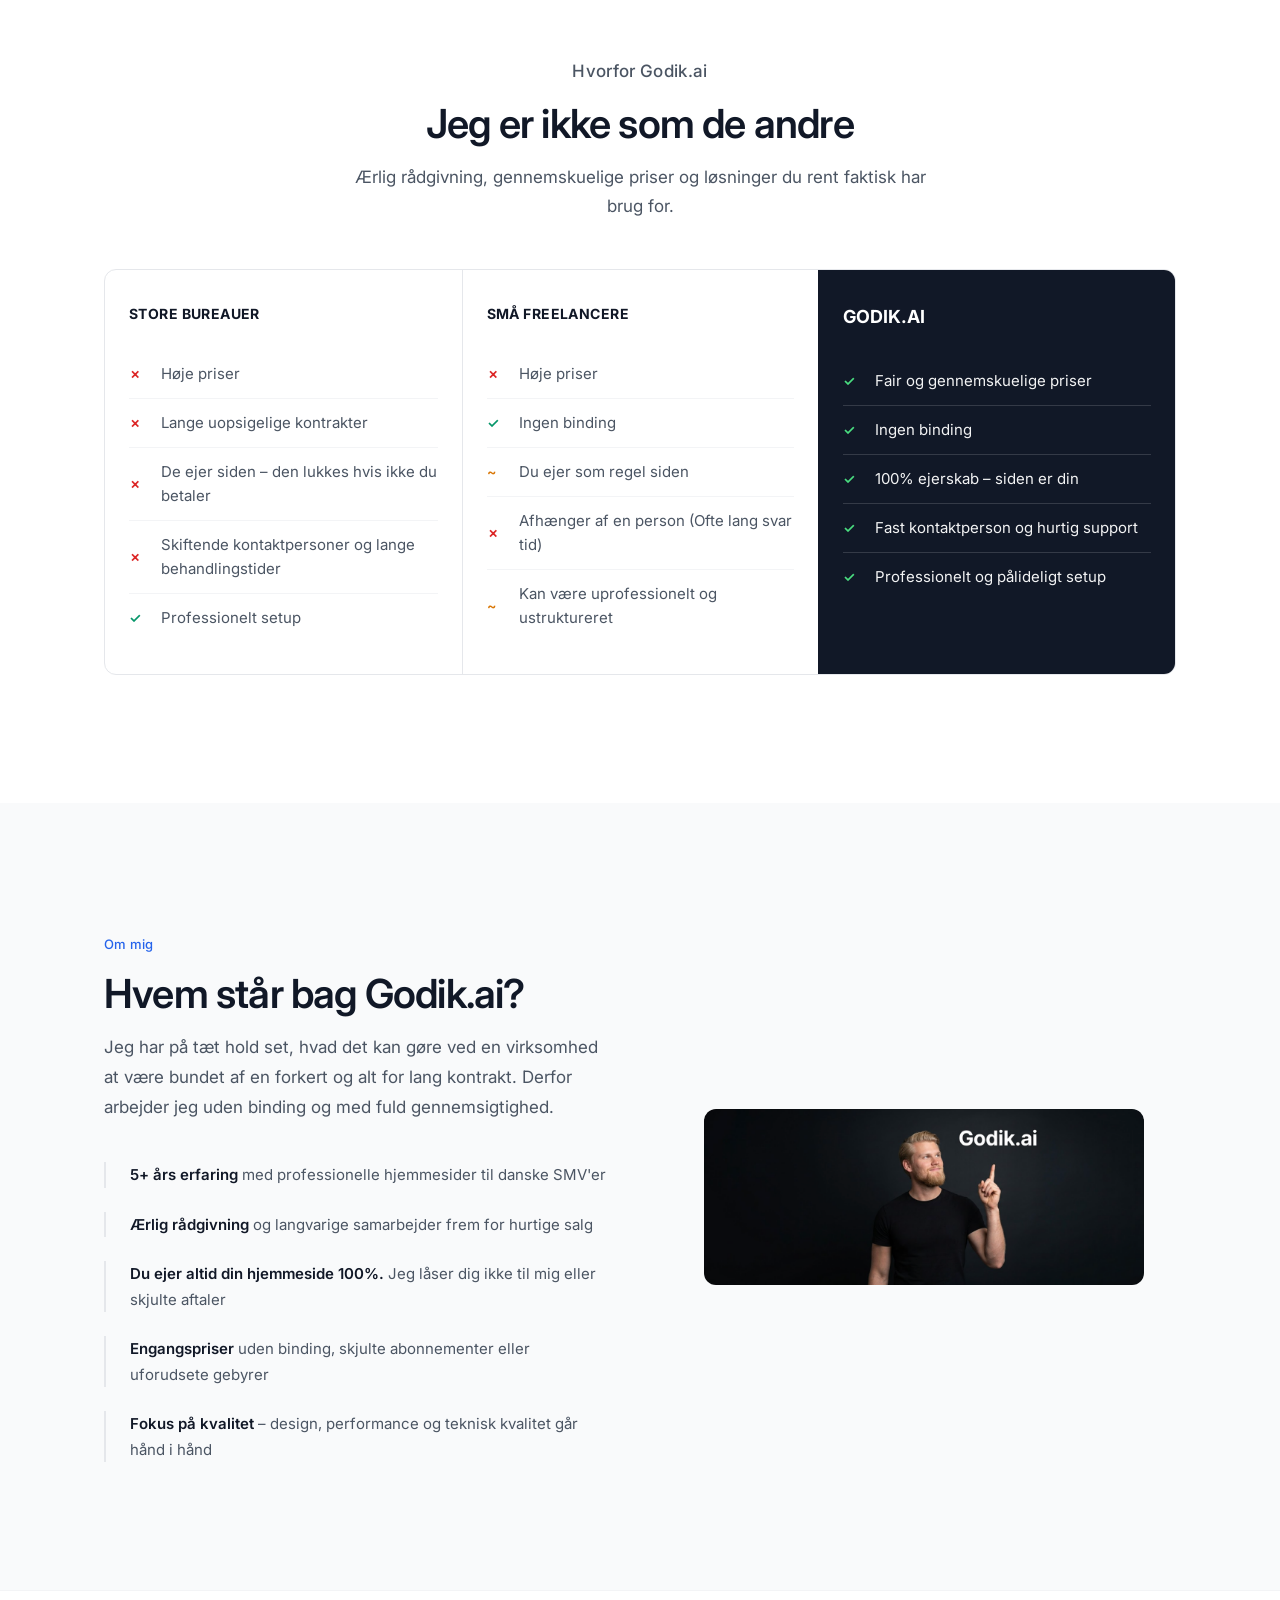
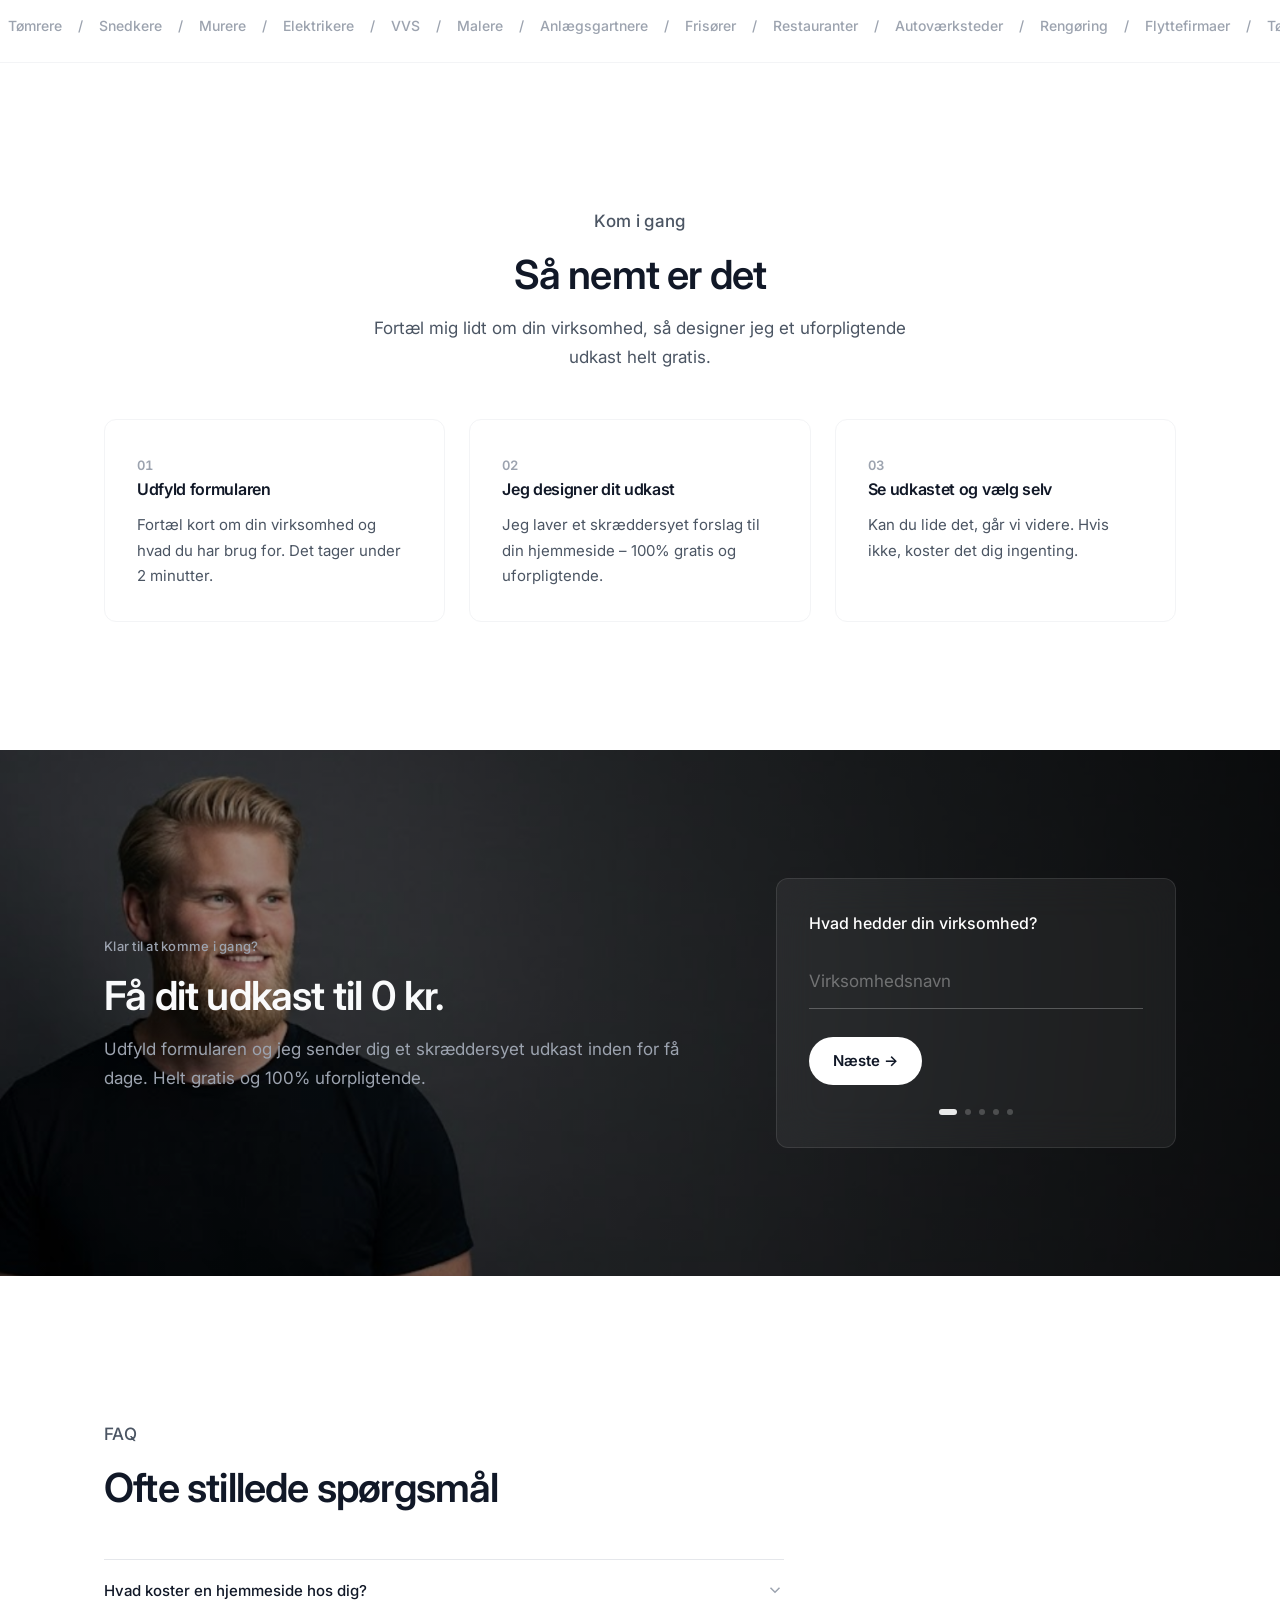
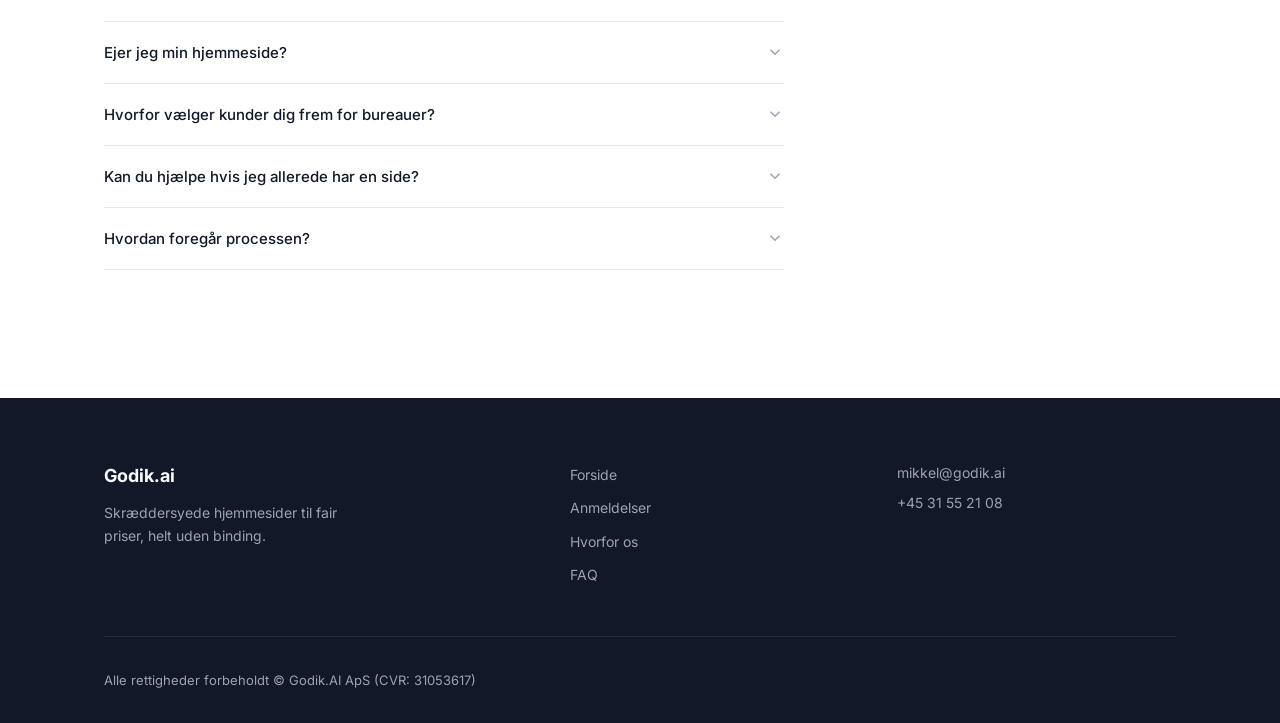
==== commit ec77c4d2: "Replace about photo with Godik.ai branded portrait Co-Authored-By: Claude Opus 4.6 (1M context) <nor" ====
--- a/index.html
+++ b/index.html
@@ -413,7 +413,7 @@
           </div>
 
           <div class="about__image">
-            <img src="Skærmbillede 2026-03-20 kl. 23.40.40.png" alt="Mig sammen med en glad kunde" loading="lazy">
+            <img src="Skærmbillede 2026-03-21 kl. 01.13.44.png" alt="Mikkel fra Godik.ai" loading="lazy">
           </div>
         </div>
       </div>
--- a/css/about.css
+++ b/css/about.css
@@ -53,7 +53,7 @@
   max-width: 440px;
   border-radius: var(--radius-lg);
   object-fit: cover;
-  aspect-ratio: 1 / 1;
+  aspect-ratio: auto;
 }
 
 @media (max-width: 809px) {
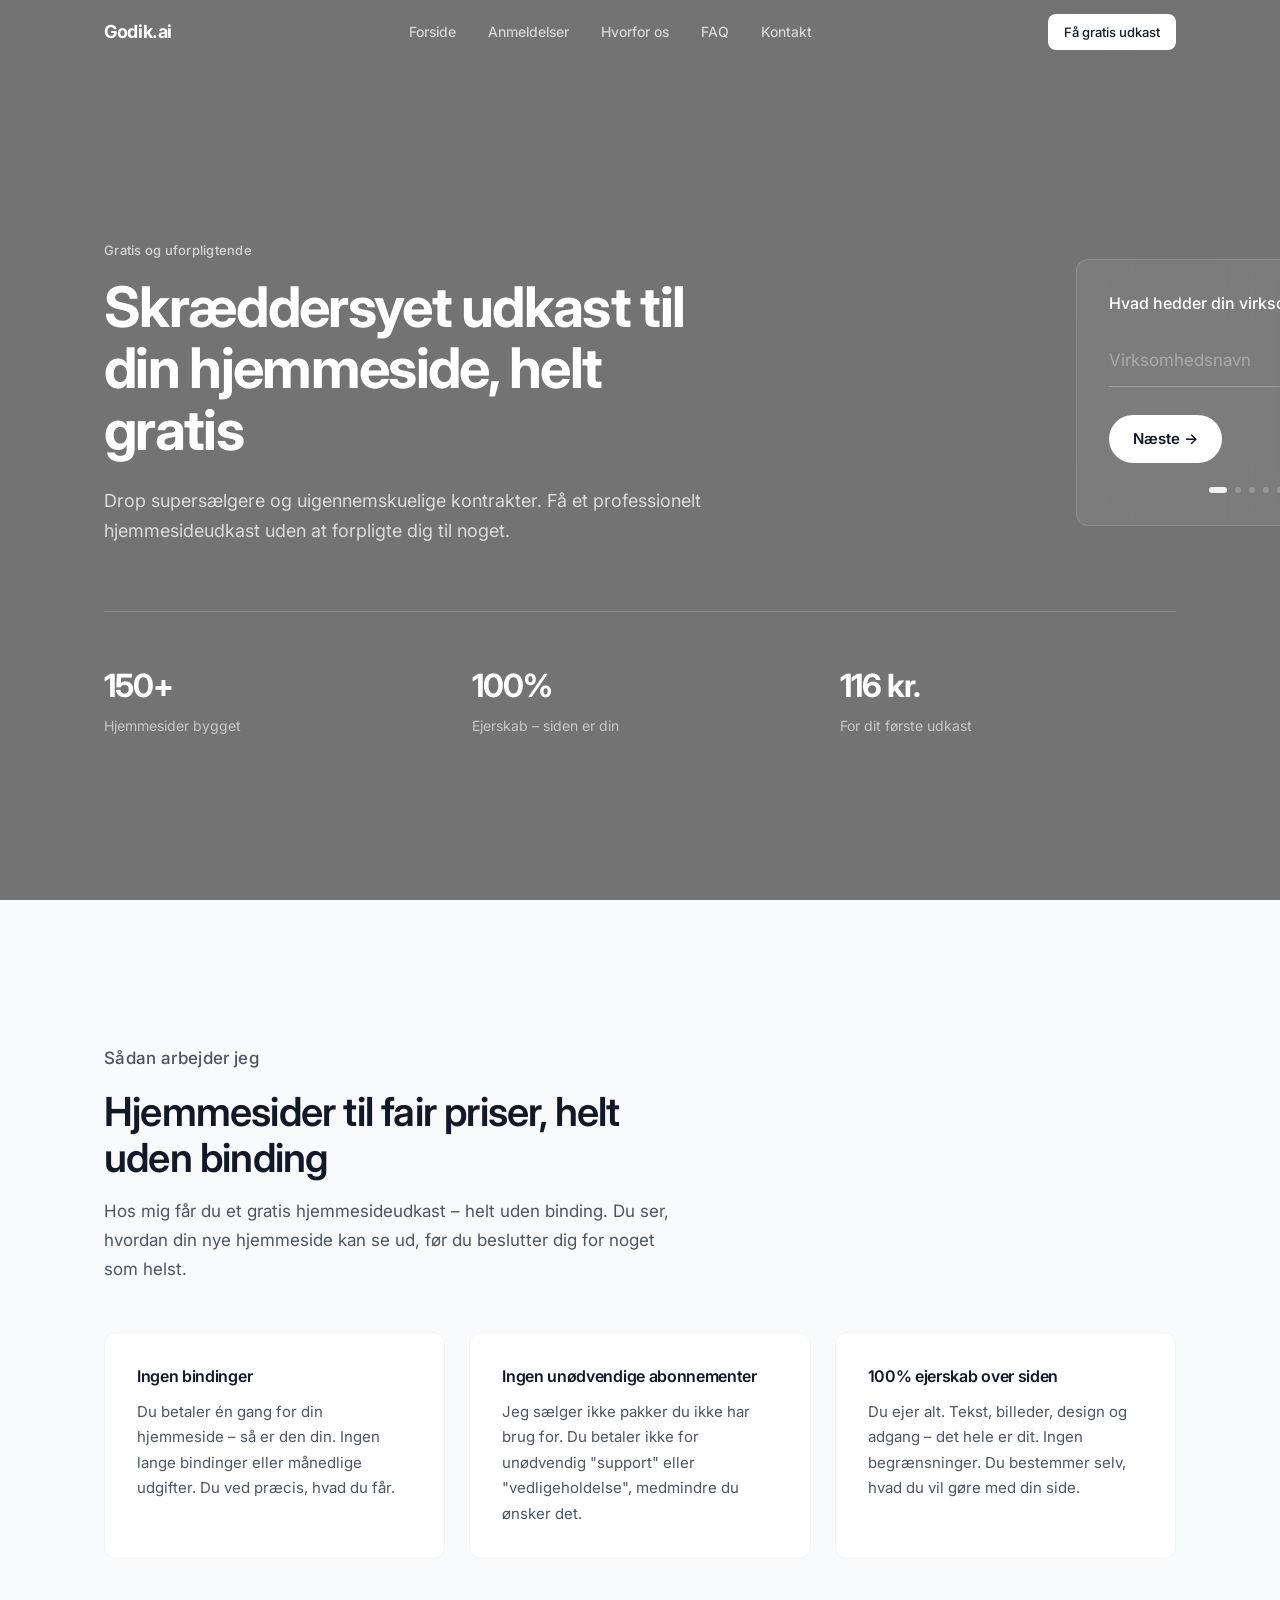
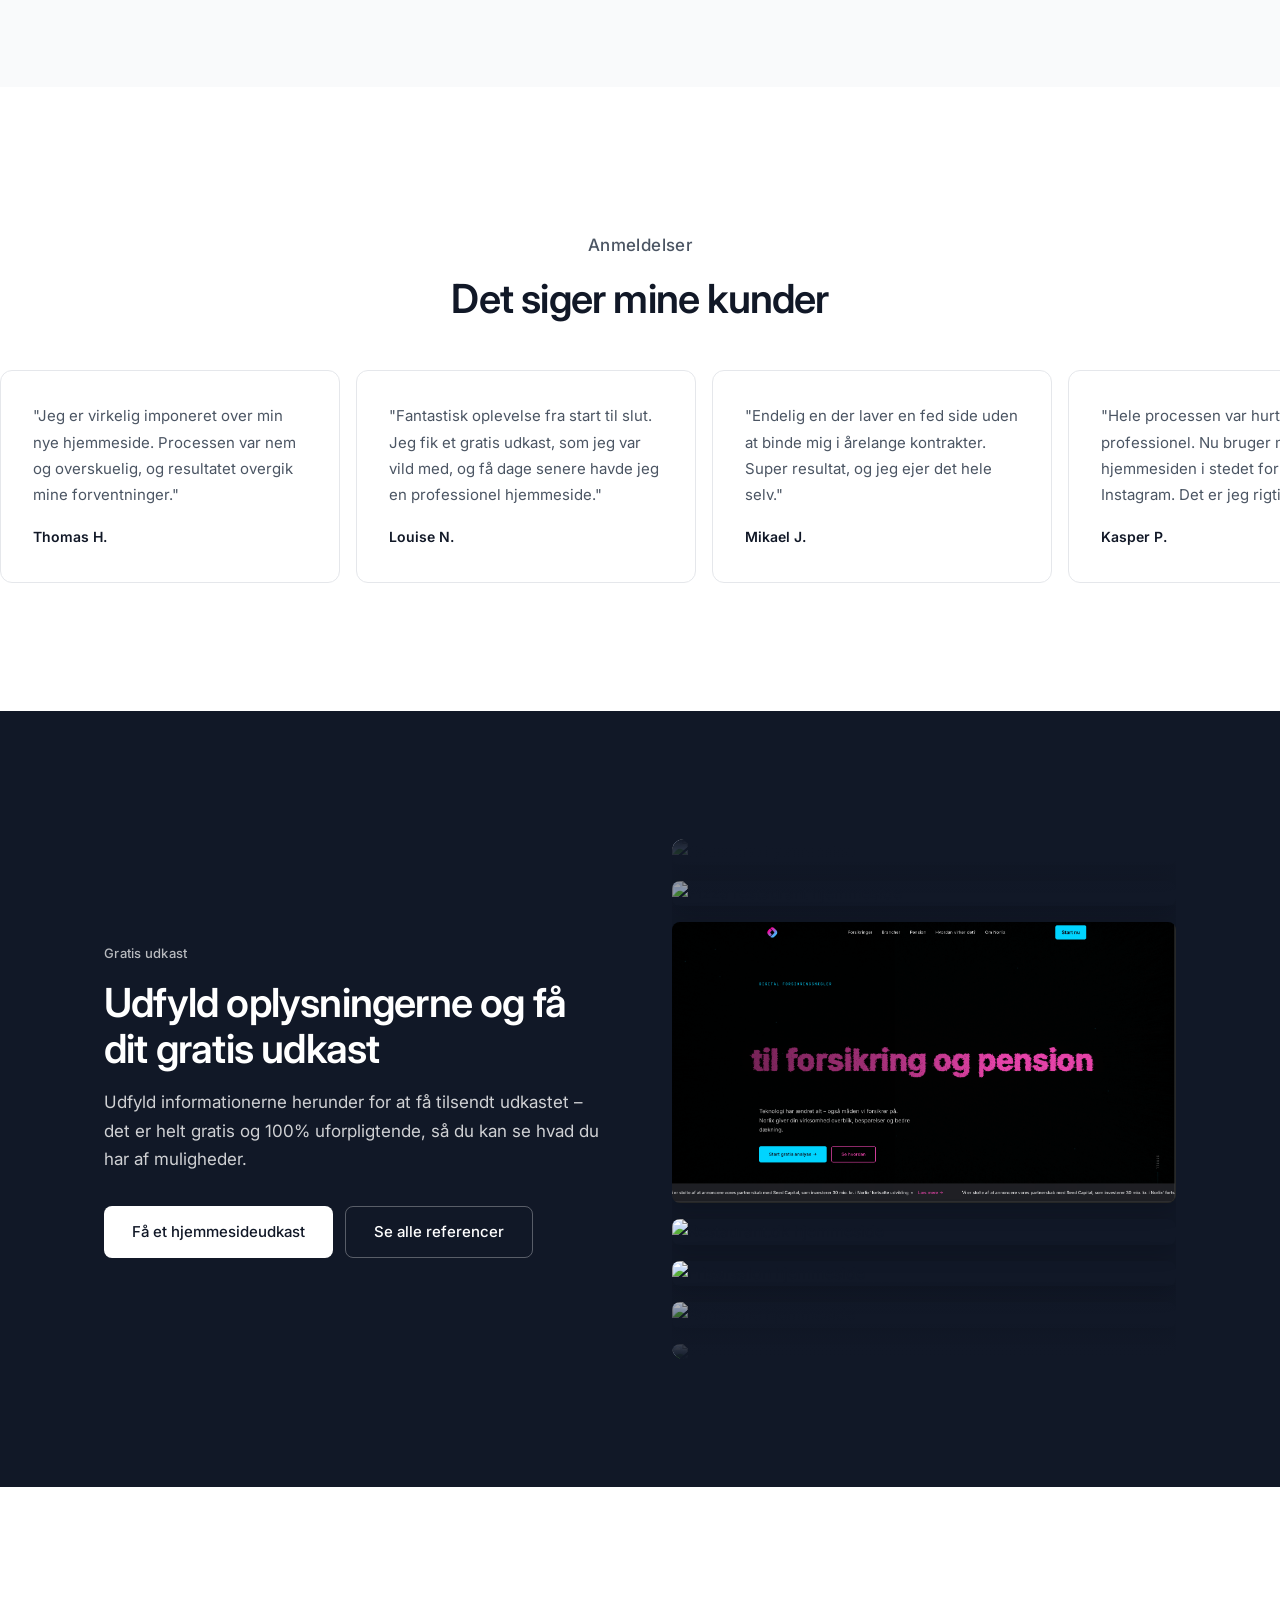
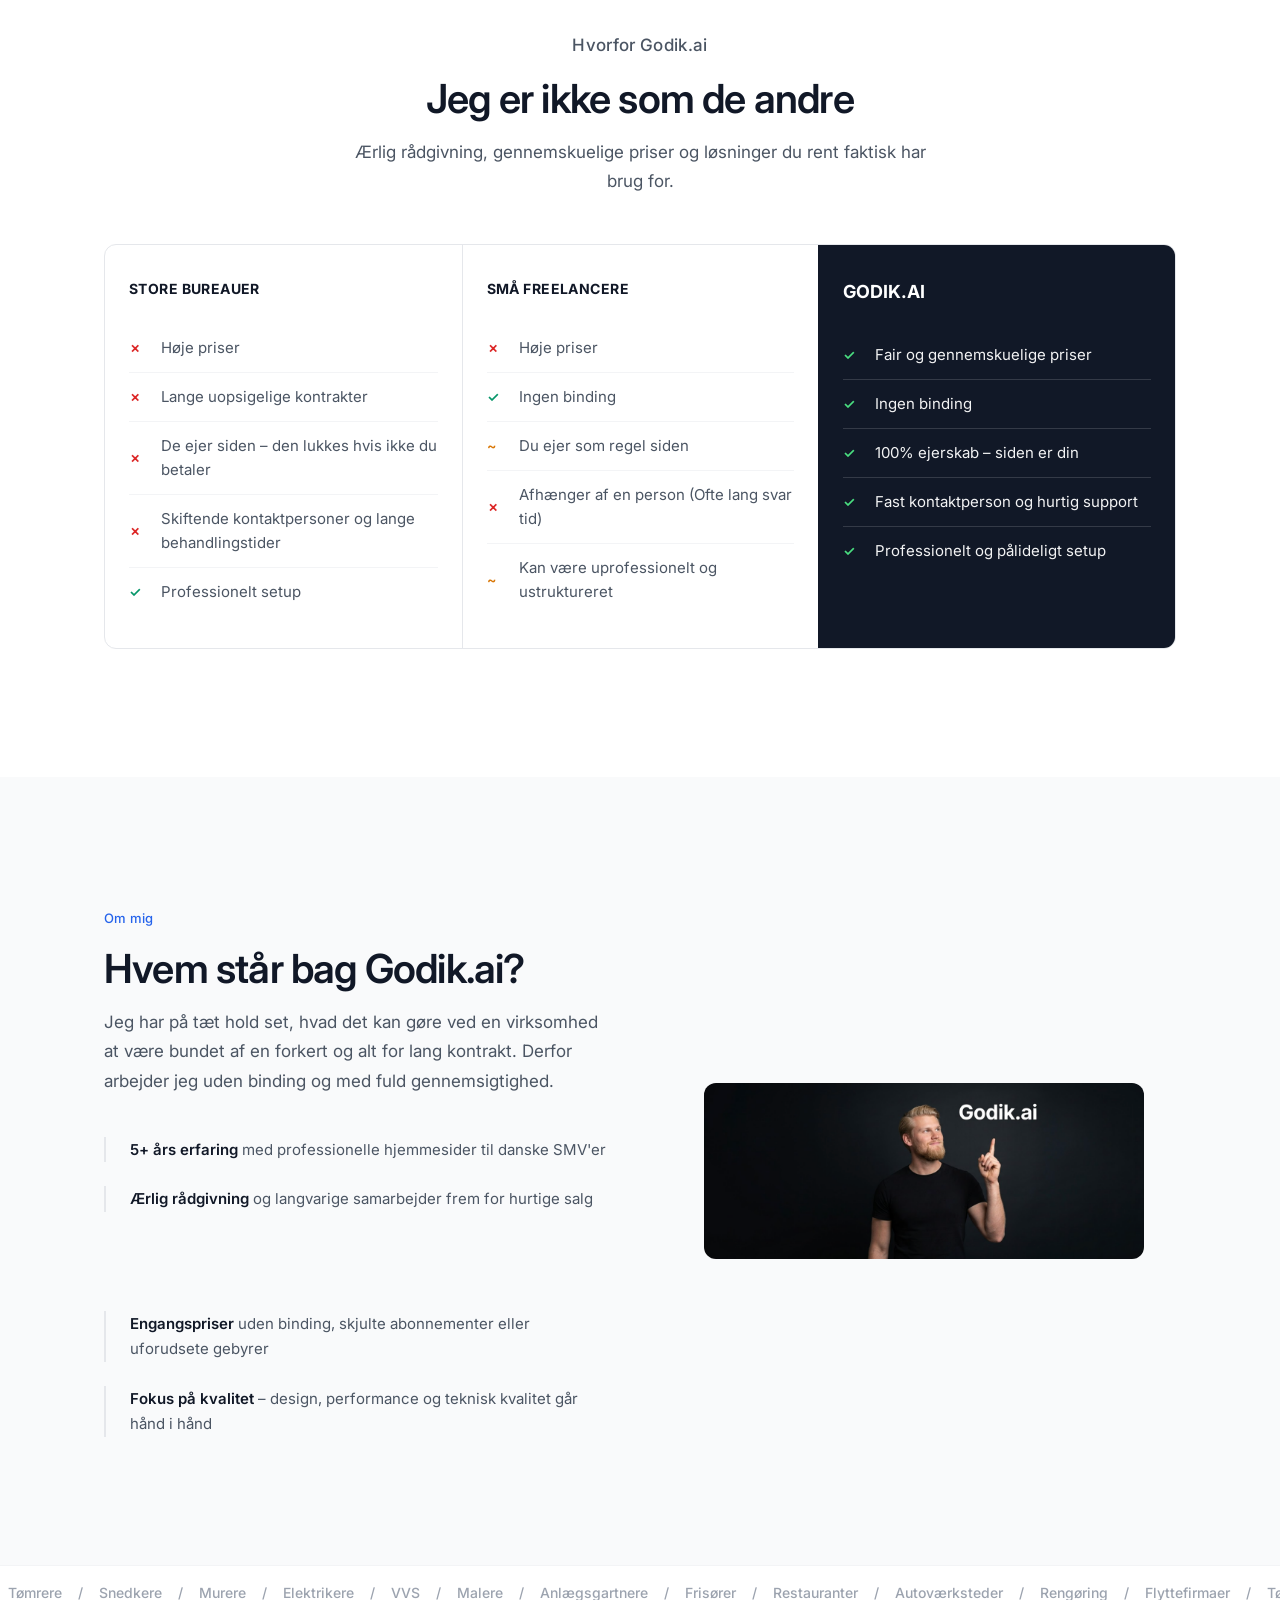
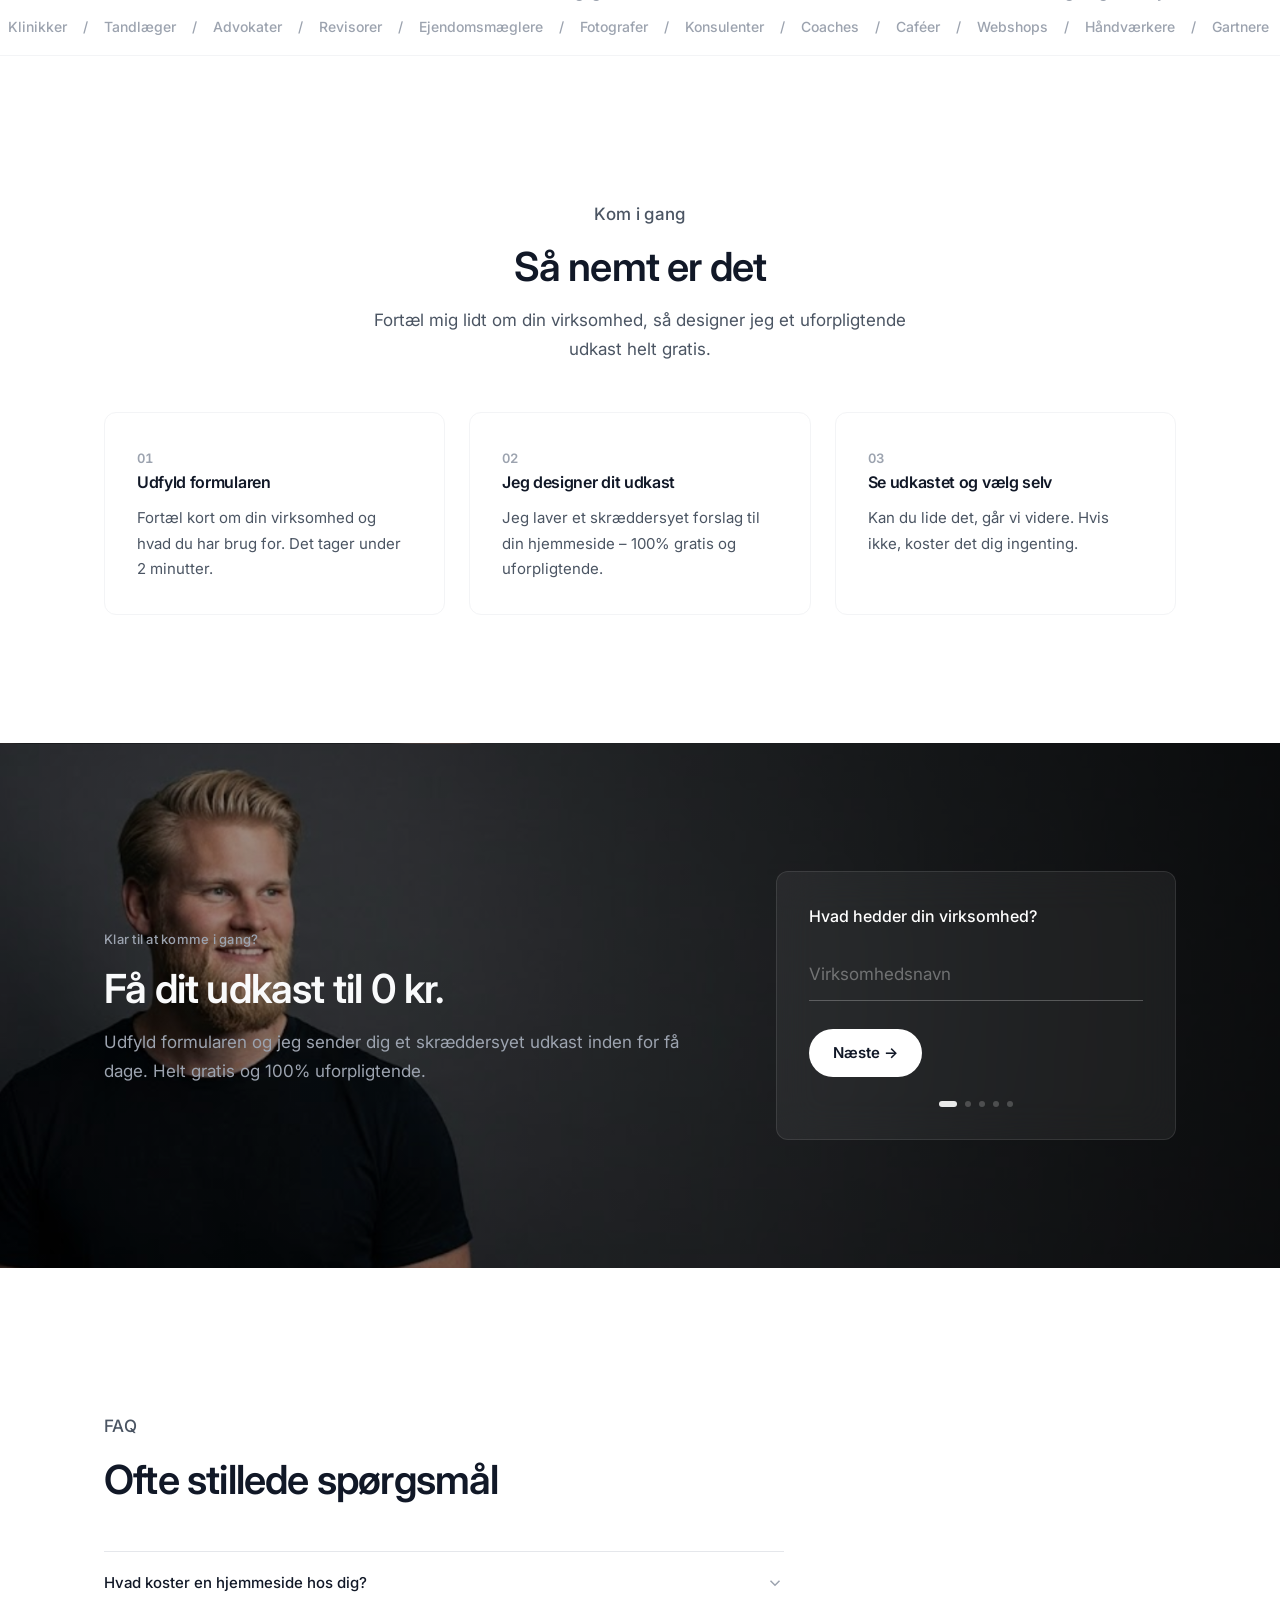
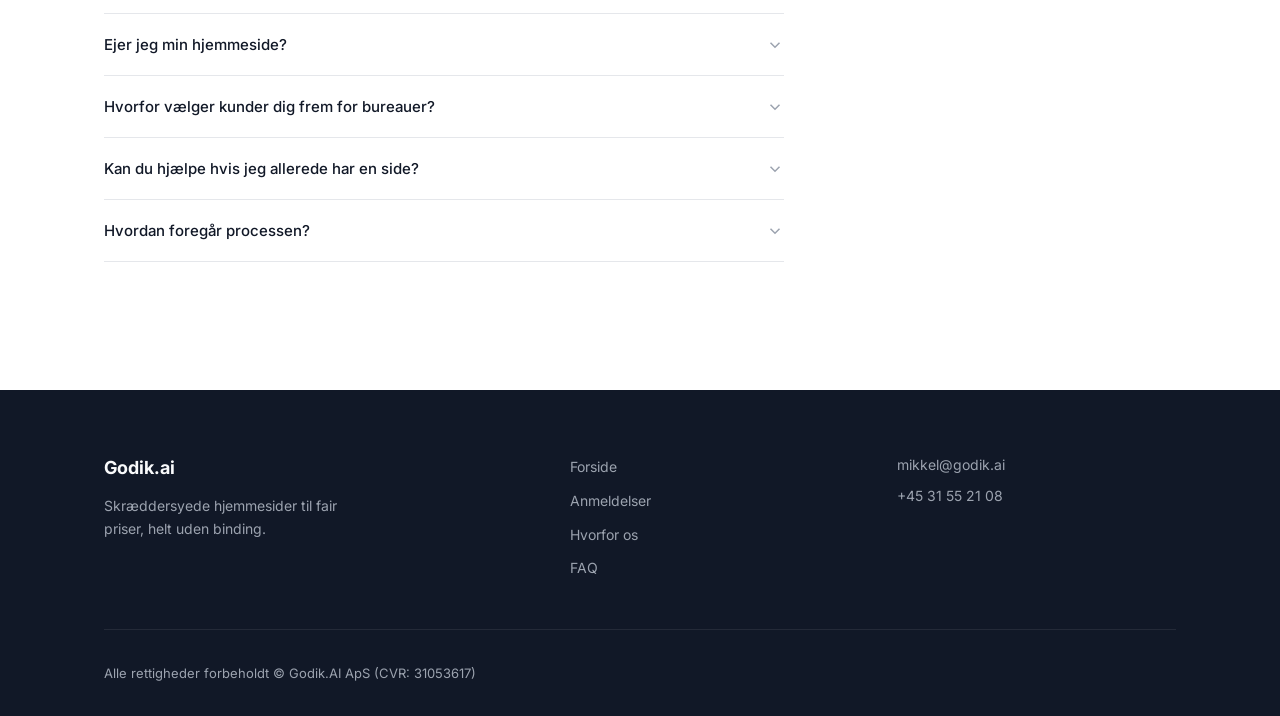
==== commit 430a6bd1: "Infinite auto-scroll reviews, dual marquee rows, remove company names - Reviews: CSS-only infinite s" ====
--- a/index.html
+++ b/index.html
@@ -178,130 +178,97 @@
         </div>
       </div>
 
-      <div class="reviews__carousel" id="carousel">
-        <div class="reviews__track" id="carousel-track">
-
-          <div class="reviews__card">
-            <p class="reviews__quote">"Jeg er virkelig imponeret over min nye hjemmeside. Processen var nem og overskuelig, og resultatet overgik mine forventninger."</p>
-            <div class="reviews__author">
-              <div class="reviews__avatar">TH</div>
-              <div>
-                <strong>Thomas Hansen</strong>
-                <span>Hansen Tømrer & Snedkeri</span>
-              </div>
-            </div>
-          </div>
-
-          <div class="reviews__card">
-            <p class="reviews__quote">"Fantastisk oplevelse fra start til slut. Jeg fik et gratis udkast, som jeg var vild med, og få dage senere havde jeg en professionel hjemmeside."</p>
-            <div class="reviews__author">
-              <div class="reviews__avatar">LN</div>
-              <div>
-                <strong>Louise Nielsen</strong>
-                <span>Sødals Frisørsalon</span>
-              </div>
-            </div>
-          </div>
-
-          <div class="reviews__card">
-            <p class="reviews__quote">"Endelig en der laver en fed side uden at binde mig i årelange kontrakter. Super resultat, og jeg ejer det hele selv."</p>
-            <div class="reviews__author">
-              <div class="reviews__avatar">MJ</div>
-              <div>
-                <strong>Mikael Jensen</strong>
-                <span>MJ El & Teknik</span>
-              </div>
-            </div>
-          </div>
-
-          <div class="reviews__card">
-            <p class="reviews__quote">"Hele processen var hurtig og professionel. Nu bruger mine kunder hjemmesiden i stedet for kun min Instagram. Det er jeg rigtig glad for."</p>
-            <div class="reviews__author">
-              <div class="reviews__avatar">KP</div>
-              <div>
-                <strong>Kasper Pedersen</strong>
-                <span>Pedersen Plænepleje</span>
-              </div>
-            </div>
-          </div>
-
-          <div class="reviews__card">
-            <p class="reviews__quote">"Jeg fik et gratis udkast og var i samarbejde få dage efter. Svarer altid på telefonen, og der er ingen binding. Jeg er helt vildt tilfreds."</p>
-            <div class="reviews__author">
-              <div class="reviews__avatar">SA</div>
-              <div>
-                <strong>Sarah Andersen</strong>
-                <span>Andersen Rengøring</span>
-              </div>
-            </div>
-          </div>
-
-          <div class="reviews__card">
-            <p class="reviews__quote">"Jeg havde nogle rettelser til siden, som blev grebet med det samme. Vi er kommet rigtig godt i mål, og jeg kan kun anbefale det."</p>
-            <div class="reviews__author">
-              <div class="reviews__avatar">JM</div>
-              <div>
-                <strong>Jonas Madsen</strong>
-                <span>Madsen Multiservice</span>
-              </div>
-            </div>
-          </div>
-
-          <div class="reviews__card">
-            <p class="reviews__quote">"Vi er kommet godt i mål med vores nye side, og vi får allerede flere henvendelser online. Det har været en super fed proces."</p>
-            <div class="reviews__author">
-              <div class="reviews__avatar">ML</div>
-              <div>
-                <strong>Maria Larsen</strong>
-                <span>Vinkælderen Odense</span>
-              </div>
-            </div>
-          </div>
-
-          <div class="reviews__card">
-            <p class="reviews__quote">"Vi forklarede hvad vi havde brug for, og det blev leveret. Helt uden de store armbevægelser. Simpelt og professionelt."</p>
-            <div class="reviews__author">
-              <div class="reviews__avatar">PK</div>
-              <div>
-                <strong>Peter Kristiansen</strong>
-                <span>Kristiansen Byg ApS</span>
-              </div>
-            </div>
-          </div>
-
-          <div class="reviews__card">
-            <p class="reviews__quote">"Hele processen var nem og overskuelig. Mine behov blev forstået med det samme, og resultatet er jeg virkelig glad for."</p>
-            <div class="reviews__author">
-              <div class="reviews__avatar">NC</div>
-              <div>
-                <strong>Nikolaj Christensen</strong>
-                <span>NC Digital Solutions</span>
-              </div>
-            </div>
-          </div>
-
-          <div class="reviews__card">
-            <p class="reviews__quote">"Prisen var fast, og jeg ejer hjemmesiden 100%. Det var præcis det jeg ledte efter. Kan varmt anbefale det til andre."</p>
-            <div class="reviews__author">
-              <div class="reviews__avatar">AH</div>
-              <div>
-                <strong>Anders Holm</strong>
-                <span>Hurtig Haveservice</span>
-              </div>
-            </div>
-          </div>
-
-          <div class="reviews__card">
-            <p class="reviews__quote">"Meget professionelt og præcis hvad jeg ledte efter. Mine kunder elsker den nye side, og det gør jeg også."</p>
-            <div class="reviews__author">
-              <div class="reviews__avatar">FD</div>
-              <div>
-                <strong>Fatima Dahir</strong>
-                <span>Dahir Skønhedsklinik</span>
-              </div>
-            </div>
-          </div>
-
+      <div class="reviews__carousel">
+        <div class="reviews__track">
+          <div class="reviews__card">
+            <p>"Jeg er virkelig imponeret over min nye hjemmeside. Processen var nem og overskuelig, og resultatet overgik mine forventninger."</p>
+            <strong>Thomas H.</strong>
+          </div>
+          <div class="reviews__card">
+            <p>"Fantastisk oplevelse fra start til slut. Jeg fik et gratis udkast, som jeg var vild med, og få dage senere havde jeg en professionel hjemmeside."</p>
+            <strong>Louise N.</strong>
+          </div>
+          <div class="reviews__card">
+            <p>"Endelig en der laver en fed side uden at binde mig i årelange kontrakter. Super resultat, og jeg ejer det hele selv."</p>
+            <strong>Mikael J.</strong>
+          </div>
+          <div class="reviews__card">
+            <p>"Hele processen var hurtig og professionel. Nu bruger mine kunder hjemmesiden i stedet for kun min Instagram. Det er jeg rigtig glad for."</p>
+            <strong>Kasper P.</strong>
+          </div>
+          <div class="reviews__card">
+            <p>"Jeg fik et gratis udkast og var i samarbejde få dage efter. Svarer altid på telefonen, og der er ingen binding. Jeg er helt vildt tilfreds."</p>
+            <strong>Sarah A.</strong>
+          </div>
+          <div class="reviews__card">
+            <p>"Jeg havde nogle rettelser til siden, som blev grebet med det samme. Vi er kommet rigtig godt i mål."</p>
+            <strong>Jonas M.</strong>
+          </div>
+          <div class="reviews__card">
+            <p>"Vi er kommet godt i mål med vores nye side, og vi får allerede flere henvendelser online. Det har været en super fed proces."</p>
+            <strong>Maria L.</strong>
+          </div>
+          <div class="reviews__card">
+            <p>"Vi forklarede hvad vi havde brug for, og det blev leveret. Helt uden de store armbevægelser. Simpelt og professionelt."</p>
+            <strong>Peter K.</strong>
+          </div>
+          <div class="reviews__card">
+            <p>"Hele processen var nem og overskuelig. Mine behov blev forstået med det samme, og resultatet er jeg virkelig glad for."</p>
+            <strong>Nikolaj C.</strong>
+          </div>
+          <div class="reviews__card">
+            <p>"Prisen var fast, og jeg ejer hjemmesiden 100%. Det var præcis det jeg ledte efter. Kan varmt anbefale det til andre."</p>
+            <strong>Anders H.</strong>
+          </div>
+          <div class="reviews__card">
+            <p>"Meget professionelt og præcis hvad jeg ledte efter. Mine kunder elsker den nye side, og det gør jeg også."</p>
+            <strong>Fatima D.</strong>
+          </div>
+          <!-- Duplicate set for seamless loop -->
+          <div class="reviews__card">
+            <p>"Jeg er virkelig imponeret over min nye hjemmeside. Processen var nem og overskuelig, og resultatet overgik mine forventninger."</p>
+            <strong>Thomas H.</strong>
+          </div>
+          <div class="reviews__card">
+            <p>"Fantastisk oplevelse fra start til slut. Jeg fik et gratis udkast, som jeg var vild med, og få dage senere havde jeg en professionel hjemmeside."</p>
+            <strong>Louise N.</strong>
+          </div>
+          <div class="reviews__card">
+            <p>"Endelig en der laver en fed side uden at binde mig i årelange kontrakter. Super resultat, og jeg ejer det hele selv."</p>
+            <strong>Mikael J.</strong>
+          </div>
+          <div class="reviews__card">
+            <p>"Hele processen var hurtig og professionel. Nu bruger mine kunder hjemmesiden i stedet for kun min Instagram. Det er jeg rigtig glad for."</p>
+            <strong>Kasper P.</strong>
+          </div>
+          <div class="reviews__card">
+            <p>"Jeg fik et gratis udkast og var i samarbejde få dage efter. Svarer altid på telefonen, og der er ingen binding. Jeg er helt vildt tilfreds."</p>
+            <strong>Sarah A.</strong>
+          </div>
+          <div class="reviews__card">
+            <p>"Jeg havde nogle rettelser til siden, som blev grebet med det samme. Vi er kommet rigtig godt i mål."</p>
+            <strong>Jonas M.</strong>
+          </div>
+          <div class="reviews__card">
+            <p>"Vi er kommet godt i mål med vores nye side, og vi får allerede flere henvendelser online. Det har været en super fed proces."</p>
+            <strong>Maria L.</strong>
+          </div>
+          <div class="reviews__card">
+            <p>"Vi forklarede hvad vi havde brug for, og det blev leveret. Helt uden de store armbevægelser. Simpelt og professionelt."</p>
+            <strong>Peter K.</strong>
+          </div>
+          <div class="reviews__card">
+            <p>"Hele processen var nem og overskuelig. Mine behov blev forstået med det samme, og resultatet er jeg virkelig glad for."</p>
+            <strong>Nikolaj C.</strong>
+          </div>
+          <div class="reviews__card">
+            <p>"Prisen var fast, og jeg ejer hjemmesiden 100%. Det var præcis det jeg ledte efter. Kan varmt anbefale det til andre."</p>
+            <strong>Anders H.</strong>
+          </div>
+          <div class="reviews__card">
+            <p>"Meget professionelt og præcis hvad jeg ledte efter. Mine kunder elsker den nye side, og det gør jeg også."</p>
+            <strong>Fatima D.</strong>
+          </div>
         </div>
       </div>
     </section>
@@ -423,32 +390,18 @@
     <section class="marquee-section" aria-hidden="true">
       <div class="marquee__track">
         <div class="marquee__content">
-          <span>Tømrere</span><span class="marquee__dot">/</span>
-          <span>Snedkere</span><span class="marquee__dot">/</span>
-          <span>Murere</span><span class="marquee__dot">/</span>
-          <span>Elektrikere</span><span class="marquee__dot">/</span>
-          <span>VVS</span><span class="marquee__dot">/</span>
-          <span>Malere</span><span class="marquee__dot">/</span>
-          <span>Anlægsgartnere</span><span class="marquee__dot">/</span>
-          <span>Frisører</span><span class="marquee__dot">/</span>
-          <span>Restauranter</span><span class="marquee__dot">/</span>
-          <span>Autoværksteder</span><span class="marquee__dot">/</span>
-          <span>Rengøring</span><span class="marquee__dot">/</span>
-          <span>Flyttefirmaer</span><span class="marquee__dot">/</span>
+          <span>Tømrere</span><span class="marquee__dot">/</span><span>Snedkere</span><span class="marquee__dot">/</span><span>Murere</span><span class="marquee__dot">/</span><span>Elektrikere</span><span class="marquee__dot">/</span><span>VVS</span><span class="marquee__dot">/</span><span>Malere</span><span class="marquee__dot">/</span><span>Anlægsgartnere</span><span class="marquee__dot">/</span><span>Frisører</span><span class="marquee__dot">/</span><span>Restauranter</span><span class="marquee__dot">/</span><span>Autoværksteder</span><span class="marquee__dot">/</span><span>Rengøring</span><span class="marquee__dot">/</span><span>Flyttefirmaer</span><span class="marquee__dot">/</span>
         </div>
         <div class="marquee__content">
-          <span>Tømrere</span><span class="marquee__dot">/</span>
-          <span>Snedkere</span><span class="marquee__dot">/</span>
-          <span>Murere</span><span class="marquee__dot">/</span>
-          <span>Elektrikere</span><span class="marquee__dot">/</span>
-          <span>VVS</span><span class="marquee__dot">/</span>
-          <span>Malere</span><span class="marquee__dot">/</span>
-          <span>Anlægsgartnere</span><span class="marquee__dot">/</span>
-          <span>Frisører</span><span class="marquee__dot">/</span>
-          <span>Restauranter</span><span class="marquee__dot">/</span>
-          <span>Autoværksteder</span><span class="marquee__dot">/</span>
-          <span>Rengøring</span><span class="marquee__dot">/</span>
-          <span>Flyttefirmaer</span><span class="marquee__dot">/</span>
+          <span>Tømrere</span><span class="marquee__dot">/</span><span>Snedkere</span><span class="marquee__dot">/</span><span>Murere</span><span class="marquee__dot">/</span><span>Elektrikere</span><span class="marquee__dot">/</span><span>VVS</span><span class="marquee__dot">/</span><span>Malere</span><span class="marquee__dot">/</span><span>Anlægsgartnere</span><span class="marquee__dot">/</span><span>Frisører</span><span class="marquee__dot">/</span><span>Restauranter</span><span class="marquee__dot">/</span><span>Autoværksteder</span><span class="marquee__dot">/</span><span>Rengøring</span><span class="marquee__dot">/</span><span>Flyttefirmaer</span><span class="marquee__dot">/</span>
+        </div>
+      </div>
+      <div class="marquee__track marquee__track--reverse">
+        <div class="marquee__content">
+          <span>Klinikker</span><span class="marquee__dot">/</span><span>Tandlæger</span><span class="marquee__dot">/</span><span>Advokater</span><span class="marquee__dot">/</span><span>Revisorer</span><span class="marquee__dot">/</span><span>Ejendomsmæglere</span><span class="marquee__dot">/</span><span>Fotografer</span><span class="marquee__dot">/</span><span>Konsulenter</span><span class="marquee__dot">/</span><span>Coaches</span><span class="marquee__dot">/</span><span>Caféer</span><span class="marquee__dot">/</span><span>Webshops</span><span class="marquee__dot">/</span><span>Håndværkere</span><span class="marquee__dot">/</span><span>Gartnere</span><span class="marquee__dot">/</span>
+        </div>
+        <div class="marquee__content">
+          <span>Klinikker</span><span class="marquee__dot">/</span><span>Tandlæger</span><span class="marquee__dot">/</span><span>Advokater</span><span class="marquee__dot">/</span><span>Revisorer</span><span class="marquee__dot">/</span><span>Ejendomsmæglere</span><span class="marquee__dot">/</span><span>Fotografer</span><span class="marquee__dot">/</span><span>Konsulenter</span><span class="marquee__dot">/</span><span>Coaches</span><span class="marquee__dot">/</span><span>Caféer</span><span class="marquee__dot">/</span><span>Webshops</span><span class="marquee__dot">/</span><span>Håndværkere</span><span class="marquee__dot">/</span><span>Gartnere</span><span class="marquee__dot">/</span>
         </div>
       </div>
     </section>
@@ -637,7 +590,6 @@
   </footer>
 
   <script src="js/header.js" defer></script>
-  <script src="js/carousel.js" defer></script>
   <script src="js/faq.js" defer></script>
   <script src="js/scroll-animations.js" defer></script>
   <script src="js/counter.js" defer></script>
--- a/css/reviews.css
+++ b/css/reviews.css
@@ -1,7 +1,3 @@
-/* ============================================
-   Reviews
-   ============================================ */
-
 .reviews {
   padding-top: var(--section-py);
   padding-bottom: var(--section-py);
@@ -15,109 +11,46 @@
 .reviews__track {
   display: flex;
   gap: var(--space-4);
-  overflow-x: auto;
-  scroll-snap-type: x mandatory;
-  -webkit-overflow-scrolling: touch;
-  padding: 0 max(var(--space-6), calc((100vw - 1120px) / 2));
-  scrollbar-width: none;
+  animation: reviews-scroll 60s linear infinite;
+  width: max-content;
 }
 
-.reviews__track::-webkit-scrollbar {
-  display: none;
+@keyframes reviews-scroll {
+  from { transform: translateX(0); }
+  to { transform: translateX(-50%); }
 }
 
 .reviews__card {
   flex: 0 0 auto;
   width: 340px;
-  scroll-snap-align: start;
   padding: var(--space-8);
   border: 1px solid var(--color-border);
   border-radius: var(--radius-lg);
   background: var(--color-bg);
 }
 
-.reviews__stars {
-  color: var(--color-mixed);
-  font-size: 0.875rem;
-  margin-bottom: var(--space-3);
-  letter-spacing: 2px;
-}
-
-.reviews__quote {
-  font-size: 0.9375rem;
-  line-height: 1.75;
-  color: var(--color-text-secondary);
-  margin-bottom: var(--space-6);
-}
-
 .reviews__card p {
   font-size: 0.9375rem;
   line-height: 1.75;
   color: var(--color-text-secondary);
+  margin-bottom: var(--space-4);
 }
 
-.reviews__author {
-  display: flex;
-  align-items: center;
-  gap: var(--space-3);
-  margin-top: var(--space-6);
-}
-
-.reviews__card-header {
-  display: flex;
-  align-items: center;
-  gap: var(--space-3);
-  margin-top: var(--space-6);
-}
-
-.reviews__avatar {
-  width: 36px;
-  height: 36px;
-  border-radius: var(--radius-full);
-  background: var(--color-bg-alt);
-  display: flex;
-  align-items: center;
-  justify-content: center;
-  font-size: 0.6875rem;
-  font-weight: 600;
-  color: var(--color-text-secondary);
-  flex-shrink: 0;
-}
-
-.reviews__author strong,
-.reviews__card-header strong {
+.reviews__card strong {
   font-size: 0.875rem;
   font-weight: 600;
-  display: block;
-  color: var(--color-text);
-}
-
-.reviews__author span,
-.reviews__card-header span {
-  font-size: 0.8125rem;
-  color: var(--color-text-muted);
-  display: block;
-}
-
-.reviews__see-all {
-  color: var(--color-accent);
-  font-weight: 500;
-  font-size: 0.875rem;
-  text-decoration: none;
-  transition: color var(--transition);
-}
-
-.reviews__see-all:hover {
   color: var(--color-text);
 }
 
 @media (max-width: 810px) {
-  .reviews__track {
-    padding: 0 var(--space-6);
-  }
-
   .reviews__card {
     width: 300px;
     padding: var(--space-6);
   }
 }
+
+@media (prefers-reduced-motion: reduce) {
+  .reviews__track {
+    animation-play-state: paused;
+  }
+}
--- a/css/marquee.css
+++ b/css/marquee.css
@@ -1,13 +1,12 @@
-/* ============================================
-   Marquee
-   ============================================ */
-
 .marquee-section {
-  padding: var(--space-6) 0;
+  padding: var(--space-4) 0;
   overflow: hidden;
   border-top: 1px solid var(--color-border-light);
   border-bottom: 1px solid var(--color-border-light);
   background: var(--color-bg);
+  display: flex;
+  flex-direction: column;
+  gap: var(--space-3);
 }
 
 .marquee__track {
@@ -19,16 +18,21 @@
   display: flex;
   align-items: center;
   flex-shrink: 0;
-  animation: marquee-scroll 40s linear infinite;
+  animation: marquee-scroll 35s linear infinite;
 }
 
 @keyframes marquee-scroll {
-  from {
-    transform: translateX(0);
-  }
-  to {
-    transform: translateX(-100%);
-  }
+  from { transform: translateX(0); }
+  to { transform: translateX(-100%); }
+}
+
+.marquee__track--reverse .marquee__content {
+  animation: marquee-scroll-reverse 35s linear infinite;
+}
+
+@keyframes marquee-scroll-reverse {
+  from { transform: translateX(-100%); }
+  to { transform: translateX(0); }
 }
 
 .marquee__content span {
